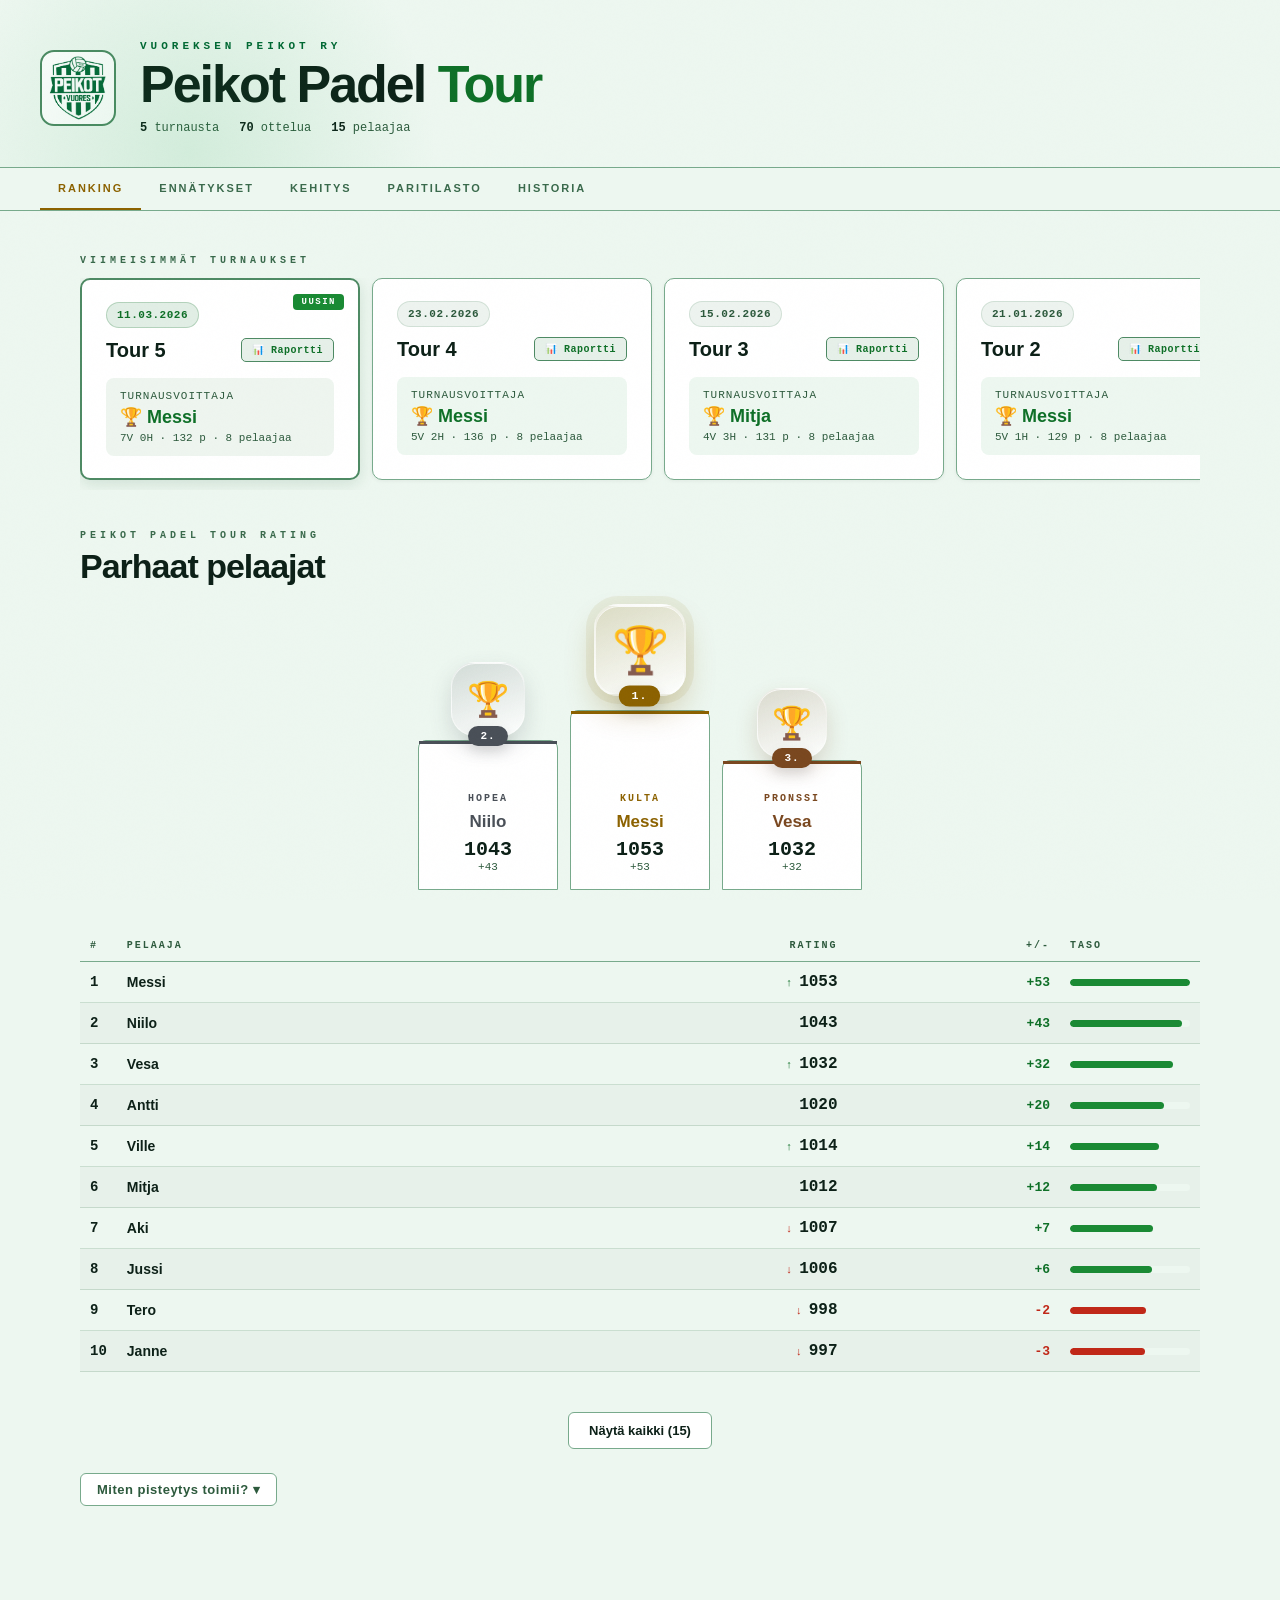
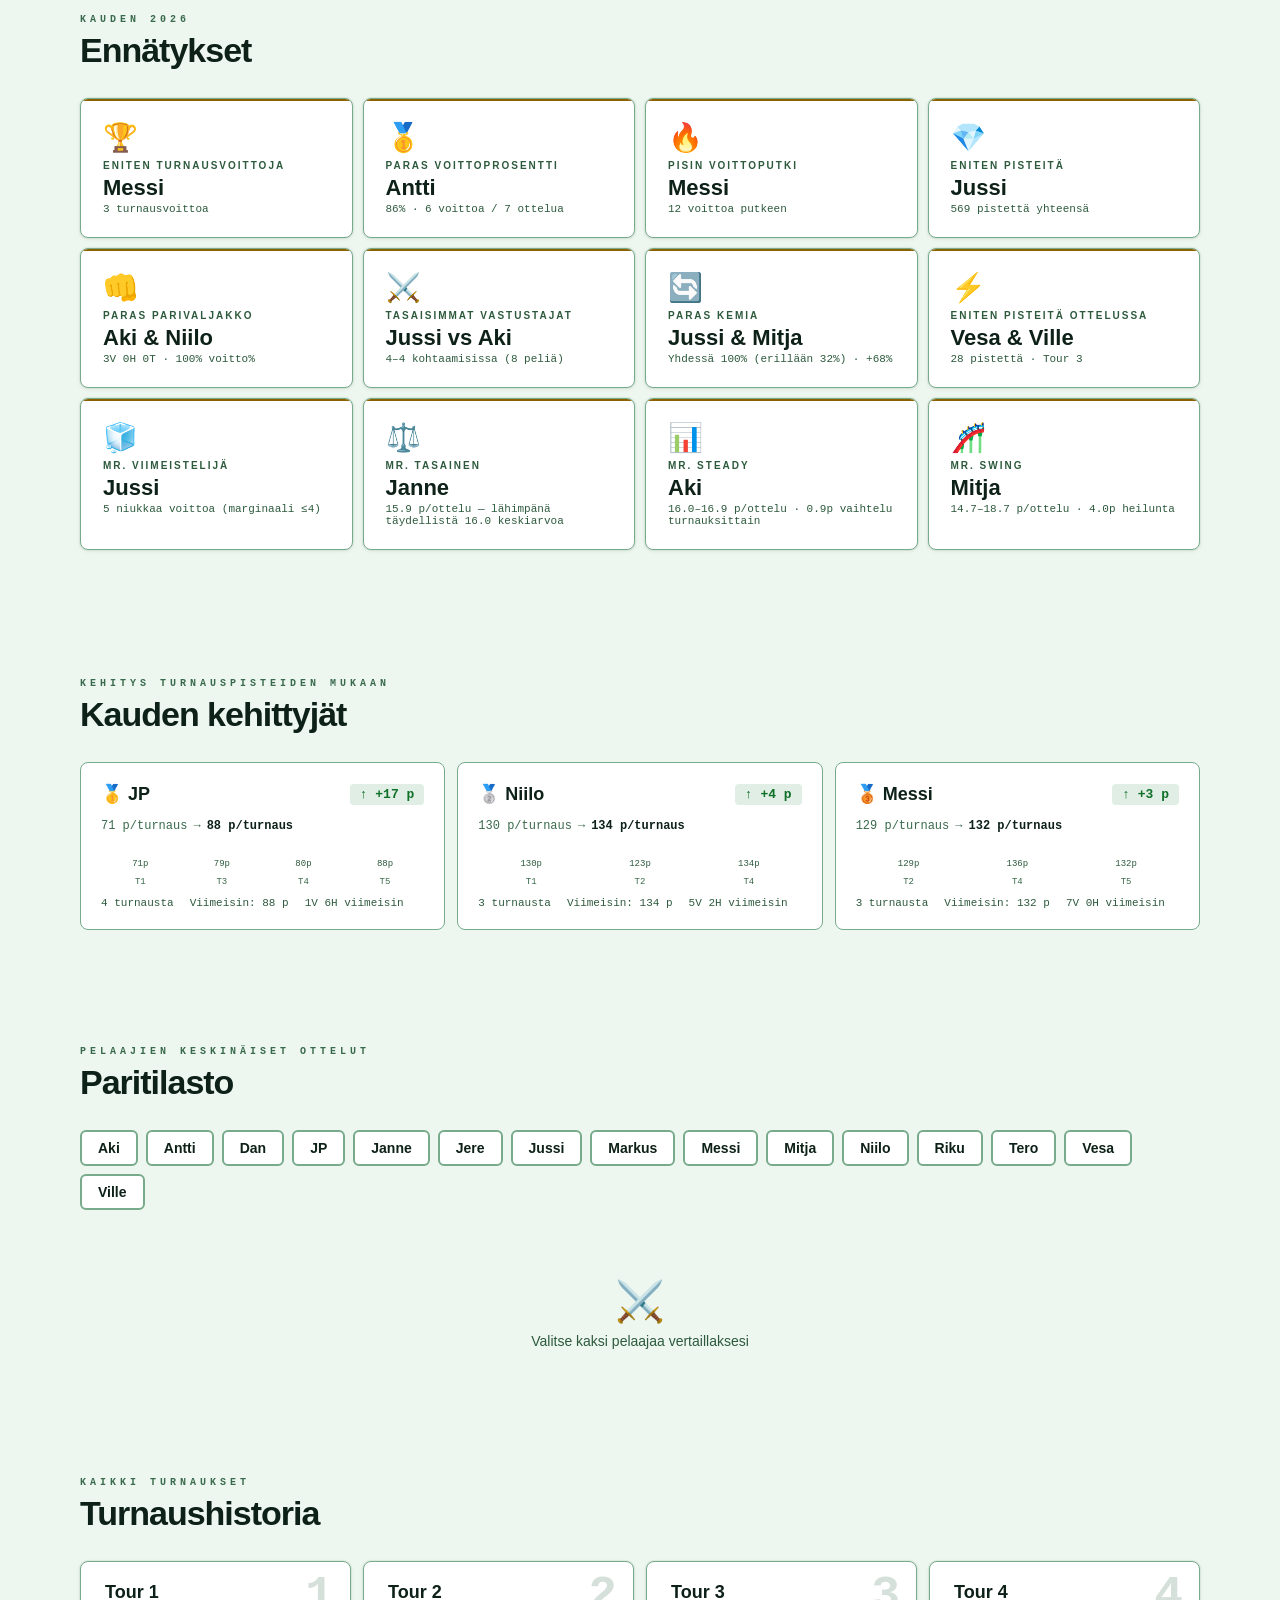
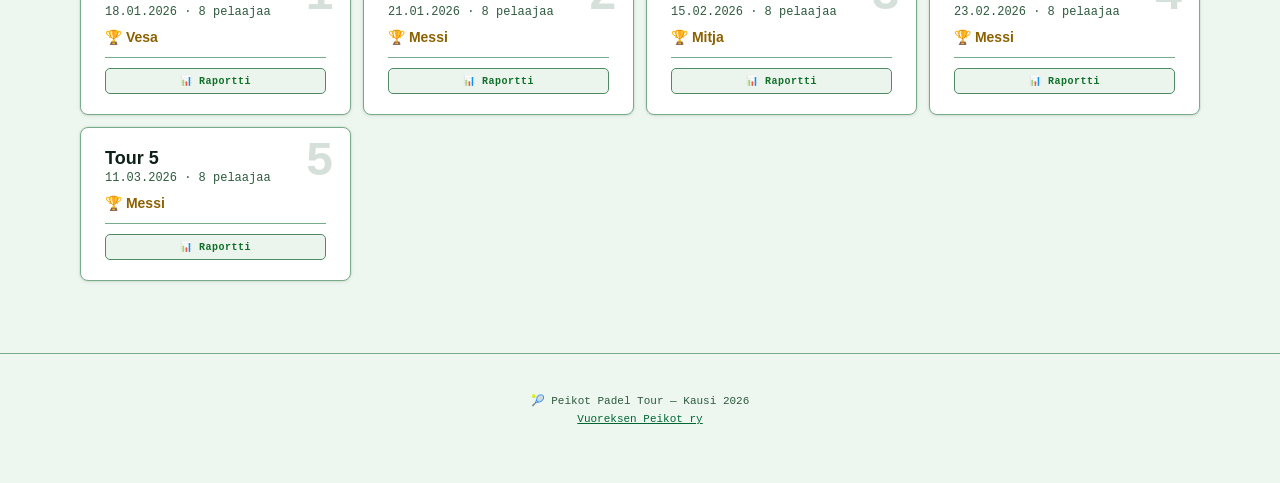
==== index.html @ dafc4184 "Add tournament report overlay with standings, stats and highlights" ====
<!DOCTYPE html>
<html lang="fi">
<head>
<meta charset="UTF-8">
<meta name="viewport" content="width=device-width, initial-scale=1.0">
<meta name="description" content="Peikot Padel Tour 2026 – Vuoreksen Peikot ry:n padel-turnaussarjan tilastot, ranking ja tulokset.">
<meta property="og:title" content="Peikot Padel Tour 2026">
<meta property="og:description" content="Vuoreksen Peikkojen padel-turnaussarjan tilastot, ranking ja tulokset.">
<meta property="og:type" content="website">
<meta name="theme-color" content="#0d2118">
<title>Peikot Padel Tour 2026</title>
<link href="fonts.css" rel="stylesheet">
<style>
:root {
  --bg: #edf7f0;
  --bg2: #e0f0e6;
  --card: #ffffff;
  --card2: #f2faf5;
  --border: #78aa8c;
  --border2: #4e8a64;
  --ink: #0d2118;
  --ink2: #2d5a3d;
  --ink3: #3a6a4c;
  --accent: #8c6200;
  --accent-glow: rgba(140,98,0,0.10);
  --green: #1a8a34;
  --green-bright: #0f7028;
  --red: #c02818;
  --red-dim: rgba(192,40,24,0.10);
  --blue: #1a60b0;
  --gold: #8c6200;
  --silver: #4a5058;
  --bronze: #7a4820;
  --white: #0d2118;
}
*{margin:0;padding:0;box-sizing:border-box}
html{scroll-behavior:smooth}
body{background:var(--bg);color:var(--ink);font-family:'Syne',sans-serif;min-height:100vh;overflow-x:hidden}
body::after{content:'';position:fixed;inset:0;background-image:url("data:image/svg+xml,%3Csvg viewBox='0 0 512 512' xmlns='http://www.w3.org/2000/svg'%3E%3Cfilter id='n'%3E%3CfeTurbulence type='fractalNoise' baseFrequency='0.8' numOctaves='4' stitchTiles='stitch'/%3E%3C/filter%3E%3Crect width='100%25' height='100%25' filter='url(%23n)' opacity='0.03'/%3E%3C/svg%3E");pointer-events:none;z-index:99;opacity:.15}

/* HERO */
.hero{position:relative;padding:40px 40px 32px;overflow:hidden;display:flex;align-items:center;gap:24px;flex-wrap:wrap;border-bottom:1px solid var(--border)}
.hero::before{content:'';position:absolute;top:-100px;left:-60px;width:500px;height:500px;border-radius:50%;background:radial-gradient(circle,rgba(20,160,70,0.12) 0%,transparent 70%);pointer-events:none}
.hero-logo{width:76px;height:76px;border-radius:14px;overflow:hidden;flex-shrink:0;border:2px solid var(--border2);background:var(--card)}
.hero-logo img{width:100%;height:100%;object-fit:cover}
.hero-text{flex:1;min-width:200px}
.hero-eyebrow{font-family:'JetBrains Mono',monospace;font-size:11px;font-weight:600;letter-spacing:4px;text-transform:uppercase;color:#006633;margin-bottom:8px}
.hero-title{font-size:clamp(28px,6vw,52px);font-weight:800;letter-spacing:-2px;line-height:.95}
.hero-title span{color:var(--green-bright)}
.hero-sub{font-family:'JetBrains Mono',monospace;font-size:12px;color:var(--ink2);margin-top:12px;display:flex;gap:20px;flex-wrap:wrap}
.hero-sub b{color:var(--white);font-weight:600}

/* NAV */
.nav{position:sticky;top:0;z-index:100;background:rgba(237,247,240,0.97);backdrop-filter:blur(16px);border-bottom:1px solid var(--border);padding:0 40px;display:flex;gap:0;overflow-x:auto}
.nav a{padding:14px 18px;font-size:11px;font-weight:700;letter-spacing:2px;text-transform:uppercase;color:var(--ink3);text-decoration:none;border-bottom:2px solid transparent;transition:all .15s;white-space:nowrap}
.nav a:hover{color:var(--ink2)}
.nav a.active{color:var(--accent);border-bottom-color:var(--accent)}

section{padding:44px 40px;max-width:1200px;margin:0 auto}
.sec-label{font-family:'JetBrains Mono',monospace;font-size:10px;font-weight:600;letter-spacing:4px;text-transform:uppercase;color:var(--ink3);margin-bottom:6px}
.sec-title{font-size:clamp(22px,4vw,34px);font-weight:800;letter-spacing:-1px;margin-bottom:28px;color:var(--white)}

/* PLAYER CHIPS */
.player-chips{display:flex;flex-wrap:wrap;gap:8px;margin-bottom:28px}
.p-chip{padding:8px 16px;border:2px solid var(--border);background:var(--card);border-radius:6px;font-family:'Syne',sans-serif;font-size:14px;font-weight:700;cursor:pointer;transition:all .15s;color:var(--ink)}
.p-chip:hover{border-color:var(--border2);background:var(--card2)}
.p-chip.active{background:var(--green);border-color:var(--green);color:var(--bg)}
.p-chip.sel1{background:var(--accent);border-color:var(--accent);color:var(--bg)}
.p-chip.sel2{background:var(--blue);border-color:var(--blue);color:#fff}

/* PODIUM */
.podium{display:flex;justify-content:center;align-items:flex-end;gap:12px;margin-bottom:40px;flex-wrap:wrap}
.podium-col{text-align:center}
.podium-top{display:flex;flex-direction:column;align-items:center;margin-bottom:-6px;position:relative;z-index:2;transform:translateY(var(--podium-lift,0))}
.podium-trophy{width:var(--podium-size,78px);height:var(--podium-size,78px);border-radius:24px;display:flex;align-items:center;justify-content:center;font-size:var(--podium-icon-size,38px);border:1px solid rgba(255,255,255,0.45);background:linear-gradient(160deg,var(--podium-soft),rgba(255,255,255,0.9));box-shadow:0 10px 22px var(--podium-glow),inset 0 1px 0 rgba(255,255,255,0.8)}
.podium-col.first .podium-trophy{border-width:2px;box-shadow:0 16px 30px rgba(140,98,0,0.24),0 0 0 8px rgba(140,98,0,0.08),inset 0 1px 0 rgba(255,255,255,0.85)}
.podium-col.first .podium-place{transform:scale(1.06)}
.podium-place{margin-top:-10px;padding:4px 12px;border-radius:999px;background:var(--podium-color);color:#fff;font-family:'JetBrains Mono',monospace;font-size:11px;font-weight:700;letter-spacing:1px;box-shadow:0 6px 14px rgba(0,0,0,0.12)}
.podium-note{font-family:'JetBrains Mono',monospace;font-size:10px;font-weight:700;letter-spacing:2px;text-transform:uppercase;color:var(--podium-color);margin-bottom:8px}
.podium-bar{width:140px;background:var(--card);border:1px solid var(--border);border-radius:8px 8px 0 0;display:flex;flex-direction:column;align-items:center;justify-content:flex-end;padding:20px 12px 16px;position:relative}
.podium-bar::before{content:'';position:absolute;top:0;left:0;right:0;height:3px}
.podium-col:nth-child(1) .podium-bar::before{background:var(--silver)}
.podium-col:nth-child(2) .podium-bar::before{background:var(--gold)}
.podium-col:nth-child(3) .podium-bar::before{background:var(--bronze)}
.podium-rank{font-family:'JetBrains Mono',monospace;font-size:40px;font-weight:700;line-height:1;margin-bottom:4px}
.podium-col:nth-child(1) .podium-rank{color:var(--silver)}
.podium-col:nth-child(2) .podium-rank{color:var(--gold)}
.podium-col:nth-child(3) .podium-rank{color:var(--bronze)}
.podium-name{font-size:17px;font-weight:800;margin-bottom:2px;color:var(--white)}
.podium-stat{font-family:'JetBrains Mono',monospace;font-size:11px;color:var(--ink2)}
.podium-trophies{font-size:16px;margin-top:4px}

/* TABLE */
.lb-table{width:100%;border-collapse:collapse;margin-bottom:40px}
.lb-table th{font-family:'JetBrains Mono',monospace;font-size:10px;font-weight:600;letter-spacing:2px;text-transform:uppercase;color:var(--ink2);text-align:left;padding:10px;border-bottom:1px solid var(--border)}
.lb-table th.r{text-align:right}
.lb-table th.c{text-align:center}
.lb-table td{padding:11px 10px;border-bottom:1px solid rgba(0,80,30,0.15);font-size:14px;vertical-align:middle;color:var(--ink)}
.lb-table tbody tr:nth-child(even){background:rgba(0,0,0,0.025)}
.lb-table td.r{text-align:right;font-family:'JetBrains Mono',monospace;font-size:13px}
.lb-table tr{cursor:pointer;transition:background .1s}
.lb-table tr:hover{background:rgba(0,100,40,0.06)}
.lb-rank{font-family:'JetBrains Mono',monospace;font-size:13px;font-weight:700;color:var(--ink2);width:28px}
.lb-name{font-weight:700;font-size:15px;color:var(--white)}
.lb-bar-cell{width:140px}
.lb-bar-wrap{height:7px;background:var(--bg);border-radius:4px;overflow:hidden;display:flex}
.lb-bar-w{height:100%;background:var(--green);border-radius:4px 0 0 4px}
.lb-bar-t{height:100%;background:var(--ink3)}
.lb-bar-l{height:100%;background:var(--red);border-radius:0 4px 4px 0}
.trophy-cell{font-size:14px;text-align:center}

/* AWARDS */
.awards{display:grid;grid-template-columns:repeat(auto-fill,minmax(250px,1fr));gap:10px;margin-bottom:40px}
.award-card{background:var(--card);border:1px solid var(--border);border-radius:8px;padding:22px;position:relative;overflow:hidden;box-shadow:0 1px 4px rgba(0,0,0,0.08),0 0 0 1px rgba(0,80,30,0.06)}
.award-card::before{content:'';position:absolute;top:0;left:0;right:0;height:2px;background:var(--accent)}
.award-icon{font-size:28px;margin-bottom:6px}
.award-title{font-size:10px;font-weight:700;letter-spacing:2px;text-transform:uppercase;color:var(--ink2);margin-bottom:4px}
.award-value{font-size:22px;font-weight:800;margin-bottom:2px;color:var(--white)}
.award-desc{font-family:'JetBrains Mono',monospace;font-size:11px;color:var(--ink2)}

/* H2H */
.h2h-box{background:var(--card);border:2px solid var(--border2);border-radius:10px;padding:28px;margin-bottom:28px;display:grid;grid-template-columns:1fr auto 1fr;gap:20px;align-items:center}
.h2h-side{text-align:center}
.h2h-name{font-size:26px;font-weight:800;margin-bottom:2px}
.h2h-wins{font-family:'JetBrains Mono',monospace;font-size:44px;font-weight:700;line-height:1;color:var(--green-bright)}
.h2h-sub{font-size:11px;color:var(--ink2);margin-top:2px}
.h2h-center{text-align:center;color:var(--ink)}

/* TOUR CARDS */
.tour-grid{display:grid;grid-template-columns:repeat(auto-fill,minmax(260px,1fr));gap:12px;margin-bottom:28px}
.tour-card{background:var(--card);border:1px solid var(--border);border-radius:8px;padding:20px 24px;cursor:pointer;transition:all .15s;position:relative;overflow:hidden;box-shadow:0 1px 4px rgba(0,0,0,0.08),0 0 0 1px rgba(0,80,30,0.06)}
.tour-card:hover{border-color:var(--accent);transform:translateY(-2px)}
.tour-card .tour-num{font-family:'JetBrains Mono',monospace;font-size:48px;font-weight:700;color:var(--ink3);line-height:1;position:absolute;right:16px;top:10px;opacity:.2}
.tour-card .tour-name{font-size:18px;font-weight:800;margin-bottom:2px;color:var(--white)}
.tour-card .tour-date{font-family:'JetBrains Mono',monospace;font-size:12px;color:var(--ink2);margin-bottom:10px}
.tour-card .tour-winner{font-size:14px;color:var(--ink)}
.tour-card .tour-winner b{color:var(--gold)}

/* PLAYER DETAIL OVERLAY (from v1) */
.detail-overlay{display:none;position:fixed;inset:0;z-index:200;background:rgba(0,0,0,0.75);backdrop-filter:blur(8px);overflow-y:auto;padding:40px 20px}
.detail-overlay.open{display:block}
.detail-panel{max-width:900px;margin:0 auto;background:var(--bg2);border:1px solid var(--border);border-radius:12px;padding:36px 40px;position:relative}
.detail-close{position:absolute;top:16px;right:20px;background:none;border:none;color:var(--ink2);font-size:28px;cursor:pointer;font-family:'Syne',sans-serif}
.detail-close:hover{color:var(--white)}
.detail-name{font-size:36px;font-weight:800;color:var(--white)}
.detail-sub{font-family:'JetBrains Mono',monospace;font-size:13px;color:var(--ink2);margin-bottom:24px}

.d-stats{display:grid;grid-template-columns:repeat(auto-fill,minmax(110px,1fr));gap:8px;margin-bottom:24px}
.d-stat{background:var(--card);border:1px solid var(--border);border-radius:6px;padding:12px;box-shadow:0 1px 3px rgba(0,0,0,0.06)}
.d-stat-label{font-size:9px;letter-spacing:2px;text-transform:uppercase;color:var(--ink2);margin-bottom:2px}
.d-stat-val{font-family:'JetBrains Mono',monospace;font-size:22px;font-weight:700}

.sub-title{font-family:'JetBrains Mono',monospace;font-size:10px;font-weight:600;letter-spacing:3px;text-transform:uppercase;color:var(--ink3);margin-bottom:10px;margin-top:8px;display:flex;align-items:center;gap:12px}
.sub-title::after{content:'';flex:1;height:1px;background:var(--border)}

.placement-row{display:flex;gap:8px;flex-wrap:wrap;margin-bottom:20px}
.placement{background:var(--card);border:1px solid var(--border);border-radius:6px;padding:10px 14px;text-align:center;min-width:80px}
.placement-tour{font-family:'JetBrains Mono',monospace;font-size:10px;color:var(--ink2)}
.placement-rank{font-size:24px;font-weight:800}
.placement-pts{font-family:'JetBrains Mono',monospace;font-size:11px;color:var(--ink2)}

.partner-row{display:flex;align-items:center;gap:10px;padding:7px 0;border-bottom:1px solid rgba(0,80,30,0.15);font-size:14px}
.partner-name{font-weight:700;width:80px;color:var(--white)}
.partner-record{font-family:'JetBrains Mono',monospace;font-size:12px;color:var(--ink2);width:70px}
.partner-bar{flex:1;height:6px;background:var(--bg);border-radius:3px;overflow:hidden}
.partner-bar-fill{height:100%;border-radius:3px}
.partner-pct{font-family:'JetBrains Mono',monospace;font-size:13px;font-weight:600;width:40px;text-align:right}

.badges-row{display:flex;flex-wrap:wrap;gap:8px;margin-bottom:20px}
.badge-chip{display:inline-flex;align-items:center;gap:8px;padding:8px 14px;border-radius:8px;background:var(--card);border:1px solid var(--border)}
.badge-chip-icon{font-size:20px;line-height:1}
.badge-chip-text{display:flex;flex-direction:column;gap:2px}
.badge-chip-label{font-size:12px;font-weight:700;color:var(--white);line-height:1.2}
.badge-chip-desc{font-family:'JetBrains Mono',monospace;font-size:10px;color:var(--ink2)}

/* MATCH ROW */
.match-list{display:flex;flex-direction:column;gap:5px;margin-bottom:28px}
.match-row{background:var(--card);border:1px solid var(--border);border-radius:6px;padding:10px 14px;display:grid;grid-template-columns:70px 1fr auto 1fr 60px;align-items:center;gap:8px;font-size:14px;box-shadow:0 1px 3px rgba(0,0,0,0.06)}
.match-meta{font-family:'JetBrains Mono',monospace;font-size:10px;color:var(--ink2)}
.match-team{font-weight:600;color:var(--ink)}
.match-team.right{text-align:right}
.match-score{font-family:'JetBrains Mono',monospace;font-size:20px;font-weight:700;text-align:center;letter-spacing:1px}
.match-score .w{color:var(--green-bright)}
.match-score .l{color:var(--red)}
.match-score .t{color:var(--ink3)}
.match-badge{text-align:center;font-family:'JetBrains Mono',monospace;font-size:9px;font-weight:700;letter-spacing:1px;padding:3px 6px;border-radius:3px}
.match-badge.W{background:rgba(15,112,40,0.12);color:var(--green-bright)}
.match-badge.L{background:var(--red-dim);color:var(--red)}
.match-badge.T{background:rgba(74,128,96,0.12);color:var(--ink2)}

.match-filter-bar{display:flex;gap:6px;flex-wrap:wrap;margin-bottom:12px}
.match-filter-btn{padding:5px 14px;border:1.5px solid var(--border);background:var(--card);border-radius:5px;font-family:'Syne',sans-serif;font-size:12px;font-weight:700;cursor:pointer;color:var(--ink2);transition:all .15s}
.match-filter-btn:hover{border-color:var(--border2);color:var(--ink)}
.match-filter-btn.active{background:var(--ink);border-color:var(--ink);color:var(--bg)}
.match-filter-btn.active.f-w{background:var(--green);border-color:var(--green);color:var(--bg)}
.match-filter-btn.active.f-l{background:var(--red);border-color:var(--red);color:#fff}
.match-filter-btn.active.f-t{background:var(--silver);border-color:var(--silver);color:#fff}

.empty-state{text-align:center;padding:40px 20px;color:var(--ink2);font-size:14px}
.empty-state .big{font-size:40px;margin-bottom:8px}

footer{text-align:center;padding:40px;border-top:1px solid var(--border);font-family:'JetBrains Mono',monospace;font-size:11px;color:var(--ink2)}
footer a{color:#006633;text-decoration:underline}
footer a:hover{text-decoration:underline}


/* KEHITYS */
.kehitys-grid{display:grid;grid-template-columns:repeat(auto-fill,minmax(340px,1fr));gap:12px;margin-bottom:28px}
.kehitys-card{background:var(--card);border:1px solid var(--border);border-radius:8px;padding:20px;cursor:pointer;transition:all .15s}
.kehitys-card:hover{border-color:var(--border2)}
.kehitys-header{display:flex;justify-content:space-between;align-items:center;margin-bottom:14px}
.kehitys-name{font-size:18px;font-weight:800;color:var(--white)}
.kehitys-badge{font-family:'JetBrains Mono',monospace;font-size:13px;font-weight:700;padding:3px 10px;border-radius:4px}
.kehitys-badge.up{background:rgba(15,112,40,0.12);color:var(--green-bright)}
.kehitys-badge.down{background:var(--red-dim);color:var(--red)}
.kehitys-badge.flat{background:rgba(74,128,96,0.12);color:var(--ink2)}
.kehitys-sparkline{display:flex;align-items:flex-end;gap:3px;height:48px;margin-bottom:10px}
.kehitys-bar{flex:1;border-radius:3px 3px 0 0;min-width:0;position:relative;transition:height .3s}
.kehitys-bar-label{position:absolute;top:-16px;left:50%;transform:translateX(-50%);font-family:'JetBrains Mono',monospace;font-size:9px;color:var(--ink2);white-space:nowrap}
.kehitys-bar-tour{text-align:center;font-family:'JetBrains Mono',monospace;font-size:9px;color:var(--ink3);margin-top:2px}
.kehitys-meta{display:flex;gap:16px;font-family:'JetBrains Mono',monospace;font-size:11px;color:var(--ink2)}
.kehitys-arrow{display:flex;align-items:center;gap:6px;margin-bottom:6px;font-family:'JetBrains Mono',monospace;font-size:12px}
.kehitys-arrow .from{color:var(--ink3)}.kehitys-arrow .to{color:var(--white);font-weight:700}
.kehitys-arrow .arr{color:var(--ink3)}

@keyframes fadeUp{from{opacity:0;transform:translateY(16px)}to{opacity:1;transform:translateY(0)}}
.fade-up{animation:fadeUp .4s ease both}

/* HORIZONTAL SCROLL */
.h-scroll{display:flex;gap:12px;overflow-x:auto;padding-bottom:10px;-webkit-overflow-scrolling:touch}
.h-scroll::-webkit-scrollbar{height:4px}
.h-scroll::-webkit-scrollbar-track{background:var(--bg)}
.h-scroll::-webkit-scrollbar-thumb{background:var(--border);border-radius:2px}
.h-scroll-label{font-family:'JetBrains Mono',monospace;font-size:10px;font-weight:600;letter-spacing:3px;text-transform:uppercase;color:var(--ink3);margin-bottom:10px}

/* SKIP LINK */
.skip-link{position:absolute;top:-100px;left:16px;background:var(--green);color:white;padding:8px 16px;border-radius:0 0 6px 6px;font-size:13px;font-weight:700;z-index:9999;text-decoration:none;transition:top .2s}
.skip-link:focus{top:0}

/* SCROLL-TO-TOP */
.scroll-top{position:fixed;bottom:24px;right:24px;width:44px;height:44px;border-radius:50%;background:var(--green);color:white;border:none;font-size:20px;cursor:pointer;opacity:0;visibility:hidden;transition:all .25s;z-index:150;box-shadow:0 4px 14px rgba(0,0,0,0.2);display:flex;align-items:center;justify-content:center}
.scroll-top.visible{opacity:1;visibility:visible}
.scroll-top:hover{background:var(--green-bright);transform:translateY(-2px)}

/* MOBILE */
@media(max-width:700px){
  .hero,.nav,section,footer{padding-left:16px;padding-right:16px}
  .podium-bar{width:100px;padding:14px 8px 12px}
  .podium-rank{font-size:28px}
  .podium-name{font-size:14px}
  .lb-bar-cell{display:none}
  .detail-panel{padding:24px 20px}
  .detail-name{font-size:28px}
  .match-row{grid-template-columns:1fr auto 1fr !important;gap:6px !important;padding:12px !important}
  .match-row .match-meta{grid-column:1/-1;text-align:center;border-bottom:1px solid rgba(0,80,30,0.1);padding-bottom:6px;margin-bottom:2px}
  .match-row .match-badge{grid-column:1/-1;text-align:center}
  .match-team.right{text-align:right !important}
  .h2h-box{grid-template-columns:1fr auto 1fr !important;gap:12px}
  .h2h-name{font-size:18px}
  .h2h-wins{font-size:32px}
  .kehitys-grid{grid-template-columns:1fr}
}
</style>
</head>
<body>

<a href="#ranking" class="skip-link">Siirry sisältöön</a>

<div class="hero">
  <div class="hero-logo"><img src="logo.png" alt="Peikot" onerror="this.parentElement.innerHTML='🏓'"></div>
  <div class="hero-text">
    <div class="hero-eyebrow">Vuoreksen Peikot ry</div>
    <div class="hero-title">Peikot Padel <span>Tour</span></div>
    <div class="hero-sub" id="heroStats"></div>
  </div>
</div>

<nav class="nav" role="navigation" aria-label="Päänavigaatio">
  <a href="#ranking" data-sec="ranking">Ranking</a>
  <a href="#palkinnot" data-sec="palkinnot">Ennätykset</a>
  <a href="#kehitys" data-sec="kehitys">Kehitys</a>
  <a href="#h2h" data-sec="h2h">Paritilasto</a>
  <a href="#turnaukset" data-sec="turnaukset">Historia</a>
</nav>

<section id="ranking">
  <div id="recentActivity" style="margin-bottom:40px"></div>

  <div>
    <div class="sec-label">Peikot Padel Tour Rating</div>
    <div class="sec-title">Parhaat pelaajat</div>
    <div id="eloContent"></div>
  </div>
</section>

<section id="palkinnot">
  <div class="sec-label">Kauden 2026</div>
  <div class="sec-title">Ennätykset</div>
  <div class="awards" id="awards"></div>
</section>

<section id="kehitys">
  <div class="sec-label">Kehitys turnauspisteiden mukaan</div>
  <div class="sec-title">Kauden kehittyjät</div>
  <div id="kehitysContent"></div>
</section>

<section id="h2h">
  <div class="sec-label">Pelaajien keskinäiset ottelut</div>
  <div class="sec-title">Paritilasto</div>
  <div class="player-chips" id="h2hChips"></div>
  <div id="h2hContent"><div class="empty-state"><div class="big">⚔️</div>Valitse kaksi pelaajaa vertaillaksesi</div></div>
</section>

<section id="turnaukset">
  <div class="sec-label">Kaikki turnaukset</div>
  <div class="sec-title">Turnaushistoria</div>
  <div class="tour-grid" id="tourGrid"></div>
  <div id="tourDetail"></div>
</section>

<!-- PLAYER DETAIL OVERLAY -->
<div class="detail-overlay" id="detailOverlay">
  <div class="detail-panel" id="detailPanel"></div>
</div>

<!-- TOURNAMENT REPORT OVERLAY -->
<div class="detail-overlay" id="reportOverlay">
  <div class="detail-panel" id="reportPanel"></div>
</div>

<button class="scroll-top" id="scrollTop" onclick="window.scrollTo({top:0,behavior:'smooth'})" aria-label="Takaisin ylös">↑</button>

<footer>
  <div style="margin-bottom:6px">&#127934; Peikot Padel Tour &mdash; Kausi 2026</div>
  <div><a href="https://vuoreksenpeikot.yhdistysavain.fi" target="_blank" rel="noopener noreferrer">Vuoreksen Peikot ry</a></div>
</footer>

<script src="data/data.js?v=5"></script>
<script>
// HELPERS
function esc(s){return String(s).replace(/&/g,'&amp;').replace(/</g,'&lt;').replace(/>/g,'&gt;').replace(/"/g,'&quot;')}
function pIn(m,p){return m.a.includes(p)||m.b.includes(p)}
function pTeam(m,p){return m.a.includes(p)?'a':'b'}
function res(m,p){const t=pTeam(m,p);const ms=t==='a'?m.sa:m.sb;const os=t==='a'?m.sb:m.sa;return ms>os?'W':ms<os?'L':'T'}
function myS(m,p){return pTeam(m,p)==='a'?m.sa:m.sb}
function opS(m,p){return pTeam(m,p)==='a'?m.sb:m.sa}
function partner(m,p){const t=pTeam(m,p)==='a'?m.a:m.b;return t.find(x=>x!==p)}
function playerStats(p){const ms=M.filter(m=>pIn(m,p));const w=ms.filter(m=>res(m,p)==='W').length;const l=ms.filter(m=>res(m,p)==='L').length;const t=ms.filter(m=>res(m,p)==='T').length;const pts=ms.reduce((a,m)=>a+myS(m,p),0);const conc=ms.reduce((a,m)=>a+opS(m,p),0);const tours=[...new Set(ms.map(m=>m.t))].length;return{name:p,matches:ms.length,w,l,t,pts,conc,diff:pts-conc,tours,winPct:ms.length?w/ms.length:0}}
function getTourWinner(ti){const tM=M.filter(m=>m.t===ti);const tP=[...new Set(tM.flatMap(m=>[...m.a,...m.b]))];let best={name:'',pts:0};tP.forEach(p=>{const pts=tM.filter(m=>pIn(m,p)).reduce((a,m)=>a+myS(m,p),0);if(pts>best.pts)best={name:p,pts}});return best.name}
function getTourWinsMap(){const map={};TOURS.forEach((_,ti)=>{const w=getTourWinner(ti);map[w]=(map[w]||0)+1});return map}

// HERO
function renderHero(){document.getElementById('heroStats').innerHTML=`<span><b>${TOURS.length}</b> turnausta</span><span><b>${M.length}</b> ottelua</span><span><b>${PLAYERS.length}</b> pelaajaa</span>`}

// RECENT ACTIVITY
function renderRecentActivity(){
  const tourCards=[...TOURS].reverse().map((tour,i)=>{
    const ti=TOURS.length-1-i;const w=getTourWinner(ti);const tM=M.filter(m=>m.t===ti);
    const n=[...new Set(tM.flatMap(m=>[...m.a,...m.b]))].length;
    const wm=tM.filter(m=>pIn(m,w));const wins=wm.filter(m=>res(m,w)==='W').length;const losses=wm.filter(m=>res(m,w)==='L').length;
    const wPts=wm.reduce((a,m)=>a+myS(m,w),0);
    const isLatest=i===0;
    return`<div onclick="showTourDetail(${ti})" style="flex-shrink:0;width:280px;background:var(--card);border:${isLatest?'2px solid var(--border2)':'1px solid var(--border)'};border-radius:10px;padding:22px 24px;cursor:pointer;transition:all .2s;position:relative;overflow:hidden;box-shadow:${isLatest?'0 4px 16px rgba(0,80,30,0.13)':'0 1px 4px rgba(0,0,0,0.06)'}" onmouseover="this.style.transform='translateY(-3px)';this.style.boxShadow='0 8px 24px rgba(0,80,30,0.15)'" onmouseout="this.style.transform='';this.style.boxShadow='${isLatest?'0 4px 16px rgba(0,80,30,0.13)':'0 1px 4px rgba(0,0,0,0.06)'}'">
      ${isLatest?`<div style="position:absolute;top:14px;right:14px;background:var(--green);color:white;font-family:'JetBrains Mono',monospace;font-size:9px;font-weight:700;letter-spacing:1.5px;padding:3px 8px;border-radius:4px">UUSIN</div>`:''}
      <div style="display:inline-flex;align-items:center;gap:6px;font-family:'JetBrains Mono',monospace;font-size:11px;font-weight:700;letter-spacing:.5px;color:${isLatest?'var(--green-bright)':'var(--ink2)'};background:${isLatest?'rgba(15,112,40,0.12)':'rgba(78,138,100,0.10)'};border:1px solid ${isLatest?'rgba(15,112,40,0.22)':'rgba(78,138,100,0.18)'};border-radius:999px;padding:6px 10px;margin-bottom:10px">${tour.date}</div>
      <div style="display:flex;align-items:center;gap:10px;margin-bottom:16px;">
        <div style="font-size:20px;font-weight:800;color:var(--white);line-height:1.1;flex:1">${tour.name}</div>
        <button onclick="event.stopPropagation();openTournamentReport(${ti})" style="flex-shrink:0;font-family:'JetBrains Mono',monospace;font-size:10px;font-weight:700;letter-spacing:.5px;padding:5px 10px;border:1px solid var(--border2);background:rgba(15,112,40,0.10);color:var(--green-bright);border-radius:5px;cursor:pointer;white-space:nowrap;transition:all .15s" onmouseover="this.style.background='rgba(15,112,40,0.20)'" onmouseout="this.style.background='rgba(15,112,40,0.10)'">📊 Raportti</button>
      </div>
      <div style="background:${isLatest?'rgba(15,112,40,0.07)':'var(--bg)'};border-radius:8px;padding:12px 14px;margin-bottom:0">
        <div style="font-size:11px;color:var(--ink2);margin-bottom:4px;font-family:'JetBrains Mono',monospace;text-transform:uppercase;letter-spacing:1px">Turnausvoittaja</div>
        <div style="font-size:18px;font-weight:800;color:var(--green-bright)">🏆 ${w}</div>
        <div style="font-family:'JetBrains Mono',monospace;font-size:11px;color:var(--ink2);margin-top:4px">${wins}V ${losses}H · ${wPts} p · ${n} pelaajaa</div>
      </div>
    </div>`;
  }).join('');
  document.getElementById('recentActivity').innerHTML=`<div class="sec-label" style="margin-bottom:12px">Viimeisimmät turnaukset</div><div class="h-scroll">${tourCards}</div>`;
}

// AWARDS
function renderAwards(){
  const stats=PLAYERS.map(playerStats);const tourWins=getTourWinsMap();
  let mostPts={s:0};M.forEach(m=>{if(m.sa>mostPts.s)mostPts={s:m.sa,team:m.a,tour:m.t};if(m.sb>mostPts.s)mostPts={s:m.sb,team:m.b,tour:m.t}});
  function getStreak(p){const ms=M.filter(m=>pIn(m,p));let max=0,cur=0;ms.forEach(m=>{if(res(m,p)==='W'){cur++;if(cur>max)max=cur}else cur=0});return max}
  let bestStreak={name:'',streak:0};PLAYERS.forEach(p=>{const s=getStreak(p);if(s>bestStreak.streak)bestStreak={name:p,streak:s}});
  const mostTW=Object.entries(tourWins).sort((a,b)=>b[1]-a[1])[0];
  // Best win%
  const bestWinPct=[...stats].sort((a,b)=>b.winPct-a.winPct||b.w-a.w)[0];
  // Best pair (min 2 matches)
  const pairMap={};M.forEach(m=>{const ka=[...m.a].sort().join('|');if(!pairMap[ka])pairMap[ka]={n:[...m.a].sort(),w:0,l:0,t:0};if(m.sa>m.sb)pairMap[ka].w++;else if(m.sa<m.sb)pairMap[ka].l++;else pairMap[ka].t++;const kb=[...m.b].sort().join('|');if(!pairMap[kb])pairMap[kb]={n:[...m.b].sort(),w:0,l:0,t:0};if(m.sb>m.sa)pairMap[kb].w++;else if(m.sb<m.sa)pairMap[kb].l++;else pairMap[kb].t++});
  const bestPair=Object.values(pairMap).map(p=>({...p,tot:p.w+p.l+p.t,pct:p.w/(p.w+p.l+p.t)})).filter(p=>p.tot>=2).sort((a,b)=>b.pct-a.pct||b.w-a.w)[0];
  // Close wins king (margin <=4)
  const closeWins={};M.forEach(m=>{const d=Math.abs(m.sa-m.sb);if(d>0&&d<=4){const ws=m.sa>m.sb?m.a:m.b;ws.forEach(p=>{closeWins[p]=(closeWins[p]||0)+1})}});
  const closeKing=Object.entries(closeWins).sort((a,b)=>b[1]-a[1])[0];
  // Mr. Tasainen (closest avg to 16.0)
  const avgDiffs=stats.map(s=>({name:s.name,avg:s.pts/s.matches,dist:Math.abs(s.pts/s.matches-16)})).sort((a,b)=>a.dist-b.dist)[0];
  const mostPtsTotal=[...stats].sort((a,b)=>b.pts-a.pts)[0];
  // Tasaisin riivaliteetti (pari jotka kohtaavat vastakkain tasaisesti)
  const rivalries={};M.forEach(m=>{const pair=[...new Set([m.a[0],m.a[1],m.b[0],m.b[1]])];for(let i=0;i<pair.length;i++){for(let j=i+1;j<pair.length;j++){const a=pair[i],b=pair[j];if((m.a.includes(a)&&m.b.includes(b))||(m.b.includes(a)&&m.a.includes(b))){const k=[a,b].sort().join('|');if(!rivalries[k])rivalries[k]={a,b,aWins:0,bWins:0};if((m.a.includes(a)&&m.b.includes(b)&&m.sa>m.sb)||(m.b.includes(a)&&m.a.includes(b)&&m.sb>m.sa))rivalries[k].aWins++;else if((m.a.includes(a)&&m.b.includes(b)&&m.sa<m.sb)||(m.b.includes(a)&&m.a.includes(b)&&m.sb<m.sa))rivalries[k].bWins++}}}});
  const balancedRivalries=Object.values(rivalries).filter(r=>r.aWins+r.bWins>=2).map(r=>({...r,diff:Math.abs(r.aWins-r.bWins),total:r.aWins+r.bWins})).sort((a,b)=>a.diff-b.diff||b.total-a.total)[0];

  // Liima-pelaajat (parantavat toisiaan eniten)
  const chemistryMap={};PLAYERS.forEach(p1=>{PLAYERS.forEach(p2=>{if(p1<p2){const together=M.filter(m=>(m.a.includes(p1)&&m.a.includes(p2))||(m.b.includes(p1)&&m.b.includes(p2)));if(together.length>=2){const p1Solo=M.filter(m=>pIn(m,p1)&&!together.includes(m));const p2Solo=M.filter(m=>pIn(m,p2)&&!together.includes(m));const togetherWinPct=together.filter(m=>res(m,p1)==='W').length/together.length;const p1SoloWinPct=p1Solo.length?p1Solo.filter(m=>res(m,p1)==='W').length/p1Solo.length:0;const p2SoloWinPct=p2Solo.length?p2Solo.filter(m=>res(m,p2)==='W').length/p2Solo.length:0;const avgSolo=(p1SoloWinPct+p2SoloWinPct)/2;const boost=togetherWinPct-avgSolo;const k=[p1,p2].sort().join('|');chemistryMap[k]={p1,p2,togetherWinPct,avgSolo,boost,games:together.length}}}});});
  const bestChemistry=Object.values(chemistryMap).sort((a,b)=>b.boost-a.boost)[0];
  // Mr. Swing — pelaaja jolla suurin heilunta turnauksesta toiseen
  const swings={};PLAYERS.forEach(p=>{const tourData=TOURS.map((t,ti)=>{const tM=M.filter(m=>m.t===ti&&pIn(m,p));return{tour:ti,avg:tM.length?tM.reduce((a,m)=>a+myS(m,p),0)/tM.length:0}}).filter(t=>t.avg>0);if(tourData.length>=2){const avgs=tourData.map(t=>t.avg);const maxAvg=Math.max(...avgs);const minAvg=Math.min(...avgs);swings[p]={max:maxAvg,min:minAvg,swing:maxAvg-minAvg}}});
  const mrSwing=Object.entries(swings).sort((a,b)=>b[1].swing-a[1].swing)[0];
  const mrSteady=Object.entries(swings).sort((a,b)=>a[1].swing-b[1].swing)[0];
  const awards=[];
  if(mostTW) awards.push({icon:'🏆',title:'Eniten turnausvoittoja',value:mostTW[0],desc:`${mostTW[1]} turnausvoittoa`});
  if(bestWinPct) awards.push({icon:'🥇',title:'Paras voittoprosentti',value:bestWinPct.name,desc:`${Math.round(bestWinPct.winPct*100)}% · ${bestWinPct.w} voittoa / ${bestWinPct.matches} ottelua`});
  if(bestStreak.name) awards.push({icon:'🔥',title:'Pisin voittoputki',value:bestStreak.name,desc:`${bestStreak.streak} voittoa putkeen`});
  if(mostPtsTotal) awards.push({icon:'💎',title:'Eniten pisteitä',value:mostPtsTotal.name,desc:`${mostPtsTotal.pts} pistettä yhteensä`});
  if(bestPair) awards.push({icon:'👊',title:'Paras parivaljakko',value:bestPair.n.join(' & '),desc:`${bestPair.w}V ${bestPair.l}H ${bestPair.t}T · ${Math.round(bestPair.pct*100)}% voitto%`});
  if(balancedRivalries) awards.push({icon:'⚔️',title:'Tasaisimmat vastustajat',value:`${balancedRivalries.a} vs ${balancedRivalries.b}`,desc:`${balancedRivalries.aWins}–${balancedRivalries.bWins} kohtaamisissa (${balancedRivalries.total} peliä)`});
  if(bestChemistry) awards.push({icon:'🔄',title:'Paras kemia',value:`${bestChemistry.p1} & ${bestChemistry.p2}`,desc:`Yhdessä ${Math.round(bestChemistry.togetherWinPct*100)}% (erillään ${Math.round(bestChemistry.avgSolo*100)}%) · +${Math.round(bestChemistry.boost*100)}%`});
  if(mostPts.s>0) awards.push({icon:'⚡',title:'Eniten pisteitä ottelussa',value:mostPts.team.join(' & '),desc:`${mostPts.s} pistettä · ${TOURS[mostPts.tour].name}`});
  if(closeKing) awards.push({icon:'🧊',title:'Mr. Viimeistelijä',value:closeKing[0],desc:`${closeKing[1]} niukkaa voittoa (marginaali ≤4)`});
  if(avgDiffs) awards.push({icon:'⚖️',title:'Mr. Tasainen',value:avgDiffs.name,desc:`${avgDiffs.avg.toFixed(1)} p/ottelu — lähimpänä täydellistä 16.0 keskiarvoa`});
  if(mrSteady) awards.push({icon:'📊',title:'Mr. Steady',value:mrSteady[0],desc:`${mrSteady[1].min.toFixed(1)}–${mrSteady[1].max.toFixed(1)} p/ottelu · ${mrSteady[1].swing.toFixed(1)}p vaihtelu turnauksittain`});
  if(mrSwing) awards.push({icon:'🎢',title:'Mr. Swing',value:mrSwing[0],desc:`${mrSwing[1].min.toFixed(1)}–${mrSwing[1].max.toFixed(1)} p/ottelu · ${mrSwing[1].swing.toFixed(1)}p heilunta`});
  document.getElementById('awards').innerHTML=awards.map(a=>`<div class="award-card"><div class="award-icon">${a.icon}</div><div class="award-title">${a.title}</div><div class="award-value">${a.value}</div><div class="award-desc">${a.desc}</div></div>`).join('');
}

// H2H
let h2hSel=[null,null];
function buildH2HChips(){document.getElementById('h2hChips').innerHTML=PLAYERS.map(p=>`<button class="p-chip" data-p="${esc(p)}" onclick="selectH2H(this.dataset.p)">${esc(p)}</button>`).join('')}
function selectH2H(p){
  if(h2hSel[0]===p){h2hSel[0]=null}else if(h2hSel[1]===p){h2hSel[1]=null}else if(!h2hSel[0]){h2hSel[0]=p}else if(!h2hSel[1]){h2hSel[1]=p}else{h2hSel=[p,null]}
  document.querySelectorAll('#h2hChips .p-chip').forEach(b=>{b.classList.remove('sel1','sel2');if(h2hSel[0]===b.dataset.p)b.classList.add('sel1');if(h2hSel[1]===b.dataset.p)b.classList.add('sel2')});
  if(h2hSel[0]&&h2hSel[1])renderH2H(h2hSel[0],h2hSel[1]);else document.getElementById('h2hContent').innerHTML=`<div class="empty-state"><div class="big">⚔️</div>Valitse kaksi pelaajaa</div>`;
}
function renderH2H(p1,p2){
  const together=M.filter(m=>(m.a.includes(p1)&&m.a.includes(p2))||(m.b.includes(p1)&&m.b.includes(p2)));
  const against=M.filter(m=>(m.a.includes(p1)&&m.b.includes(p2))||(m.a.includes(p2)&&m.b.includes(p1)));
  const p1w=against.filter(m=>res(m,p1)==='W').length;const p2w=against.filter(m=>res(m,p2)==='W').length;const ties=against.filter(m=>res(m,p1)==='T').length;
  const togW=together.filter(m=>res(m,p1)==='W').length;const togL=together.length-togW-together.filter(m=>res(m,p1)==='T').length;const togT=together.filter(m=>res(m,p1)==='T').length;
  function mc(m,hl){const s1c=m.sa>m.sb?'w':m.sa<m.sb?'l':'t';const s2c=m.sb>m.sa?'w':m.sb<m.sa?'l':'t';function hn(n){if(n===hl[0])return`<span style="color:var(--accent)">${n}</span>`;if(n===hl[1])return`<span style="color:var(--blue)">${n}</span>`;return n}return`<div class="match-row"><div class="match-meta">${TOURS[m.t].name}<br>Erä ${m.r}</div><div class="match-team">${m.a.map(hn).join(' & ')}</div><div class="match-score"><span class="${s1c}">${m.sa}</span><span style="color:var(--ink3);font-size:13px"> – </span><span class="${s2c}">${m.sb}</span></div><div class="match-team right">${m.b.map(hn).join(' & ')}</div><div></div></div>`}
  document.getElementById('h2hContent').innerHTML=`<div class="h2h-box fade-up"><div class="h2h-side"><div class="h2h-name" style="color:var(--accent)">${p1}</div><div class="h2h-wins">${p1w}</div><div class="h2h-sub">voittoa vastakkain</div></div><div class="h2h-center"><div style="font-size:12px;color:var(--ink2);margin-bottom:2px">VASTAKKAIN</div><div style="font-size:18px;font-weight:700">${against.length} ottelua</div><div style="font-size:12px;color:var(--ink2);margin-top:2px">${ties} tasapeli${ties!==1?'a':''}</div><div style="margin-top:16px;font-size:12px;color:var(--ink2)">YHDESSÄ</div><div style="font-size:22px;font-weight:700">${together.length} ottelua</div><div style="font-size:12px;color:var(--green-bright)">${togW}V ${togL}H${togT?' '+togT+'T':''}</div></div><div class="h2h-side"><div class="h2h-name" style="color:var(--blue)">${p2}</div><div class="h2h-wins">${p2w}</div><div class="h2h-sub">voittoa vastakkain</div></div></div>
  ${against.length?`<div class="sub-title">Vastakkain (${against.length})</div><div class="match-list">${against.map(m=>mc(m,[p1,p2])).join('')}</div>`:''}
  ${together.length?`<div class="sub-title">Samassa joukkueessa (${together.length})</div><div class="match-list">${together.map(m=>mc(m,[p1,p2])).join('')}</div>`:''}
  ${!against.length&&!together.length?'<div class="empty-state">Ei yhteisiä otteluita</div>':''}`;
}

// TOURNAMENTS
function renderTournaments(){
  document.getElementById('tourGrid').innerHTML=TOURS.map((tour,ti)=>{const w=getTourWinner(ti);const tM=M.filter(m=>m.t===ti);const n=[...new Set(tM.flatMap(m=>[...m.a,...m.b]))].length;return`<div class="tour-card" onclick="showTourDetail(${ti})"><div class="tour-num">${tour.id}</div><div class="tour-name">${tour.name}</div><div class="tour-date">${tour.date} · ${n} pelaajaa</div><div class="tour-winner">🏆 <b>${w}</b></div><div style="margin-top:12px;border-top:1px solid var(--border);padding-top:10px"><button onclick="event.stopPropagation();openTournamentReport(${ti})" style="font-family:'JetBrains Mono',monospace;font-size:10px;font-weight:700;letter-spacing:.5px;padding:6px 12px;border:1px solid var(--border2);background:rgba(15,112,40,0.08);color:var(--green-bright);border-radius:5px;cursor:pointer;width:100%;transition:all .15s" onmouseover="this.style.background='rgba(15,112,40,0.18)'" onmouseout="this.style.background='rgba(15,112,40,0.08)'">📊 Raportti</button></div></div>`}).join('');
}
function showTourDetail(ti){
  const tM=M.filter(m=>m.t===ti);const tour=TOURS[ti];const tP=[...new Set(tM.flatMap(m=>[...m.a,...m.b]))];
  const standings=tP.map(p=>{const ms=tM.filter(m=>pIn(m,p));const pts=ms.reduce((a,m)=>a+myS(m,p),0);const conc=ms.reduce((a,m)=>a+opS(m,p),0);const w=ms.filter(m=>res(m,p)==='W').length;const l=ms.filter(m=>res(m,p)==='L').length;const t=ms.filter(m=>res(m,p)==='T').length;return{name:p,pts,conc,diff:pts-conc,w,l,t}}).sort((a,b)=>b.pts-a.pts);
  const rounds=[...new Set(tM.map(m=>m.r))].sort((a,b)=>a-b);
  const waText=encodeURIComponent(tour.name+' \u2013 '+tour.date+'\n\n'+standings.map((s,i)=>`${i+1}. ${s.name}  ${s.pts}p  (${s.w}V ${s.l}H)`).join('\n')+'\n\nvuoreksenpeikot.github.io');
  const waBtn=`<a href="https://wa.me/?text=${waText}" target="_blank" rel="noopener noreferrer" style="display:inline-flex;align-items:center;gap:8px;padding:9px 18px;background:#25D366;color:#fff;border-radius:6px;font-family:'Syne',sans-serif;font-size:13px;font-weight:700;text-decoration:none;transition:opacity .15s" onmouseover="this.style.opacity='.85'" onmouseout="this.style.opacity='1'"><svg width="18" height="18" viewBox="0 0 24 24" fill="white"><path d="M17.472 14.382c-.297-.149-1.758-.867-2.03-.967-.273-.099-.471-.148-.67.15-.197.297-.767.966-.94 1.164-.173.199-.347.223-.644.075-.297-.15-1.255-.463-2.39-1.475-.883-.788-1.48-1.761-1.653-2.059-.173-.297-.018-.458.13-.606.134-.133.298-.347.446-.52.149-.174.198-.298.298-.497.099-.198.05-.371-.025-.52-.075-.149-.669-1.612-.916-2.207-.242-.579-.487-.5-.669-.51-.173-.008-.371-.01-.57-.01-.198 0-.52.074-.792.372-.272.297-1.04 1.016-1.04 2.479 0 1.462 1.065 2.875 1.213 3.074.149.198 2.096 3.2 5.077 4.487.709.306 1.262.489 1.694.625.712.227 1.36.195 1.871.118.571-.085 1.758-.719 2.006-1.413.248-.694.248-1.289.173-1.413-.074-.124-.272-.198-.57-.347z"/><path d="M12 0C5.373 0 0 5.373 0 12c0 2.117.553 4.103 1.515 5.83L0 24l6.335-1.485A11.945 11.945 0 0 0 12 24c6.627 0 12-5.373 12-12S18.627 0 12 0zm0 21.818a9.818 9.818 0 0 1-5.006-1.371l-.36-.214-3.724.872.939-3.618-.235-.372A9.818 9.818 0 1 1 12 21.818z"/></svg>Jaa WhatsAppissa</a>`;
  let html=`<div style="background:var(--card);border:1px solid var(--border);border-radius:8px;padding:24px;margin-top:20px;margin-bottom:20px"><div style="display:flex;justify-content:space-between;align-items:center;flex-wrap:wrap;gap:12px;margin-bottom:16px"><div><div style="font-size:22px;font-weight:800;color:var(--white)">${tour.name}</div><div style="font-family:'JetBrains Mono',monospace;font-size:12px;color:var(--ink2)">${tour.date}</div></div>${waBtn}</div><table class="lb-table"><thead><tr><th>#</th><th>Pelaaja</th><th class="r">V</th><th class="r">H</th><th class="r">T</th><th class="r">P+</th><th class="r">P-</th><th class="r">+/-</th></tr></thead><tbody>${standings.map((s,i)=>`<tr data-player="${esc(s.name)}" onclick="openPlayer(this.dataset.player)"><td class="lb-rank">${i+1}</td><td class="lb-name">${i===0?'🏆 ':''}${esc(s.name)}</td><td class="r" style="color:var(--green-bright)">${s.w}</td><td class="r" style="color:var(--red)">${s.l}</td><td class="r" style="color:var(--ink3)">${s.t}</td><td class="r">${s.pts}</td><td class="r">${s.conc}</td><td class="r" style="color:${s.diff>0?'var(--green-bright)':s.diff<0?'var(--red)':'var(--ink3)'}">${s.diff>0?'+':''}${s.diff}</td></tr>`).join('')}</tbody></table></div>`;
  rounds.forEach(r=>{const rm=tM.filter(m=>m.r===r);html+=`<div class="sub-title" style="margin-bottom:6px">Erä ${r}</div><div class="match-list">`;rm.forEach(m=>{const s1c=m.sa>m.sb?'w':m.sa<m.sb?'l':'t';const s2c=m.sb>m.sa?'w':m.sb<m.sa?'l':'t';html+=`<div class="match-row"><div class="match-meta">Erä ${m.r}</div><div class="match-team">${m.a.join(' & ')}</div><div class="match-score"><span class="${s1c}">${m.sa}</span><span style="color:var(--ink3);font-size:13px"> – </span><span class="${s2c}">${m.sb}</span></div><div class="match-team right">${m.b.join(' & ')}</div><div></div></div>`});html+=`</div>`});
  document.getElementById('tourDetail').innerHTML=html;document.getElementById('tourDetail').scrollIntoView({behavior:'smooth',block:'start'});
}

// PLAYER DETAIL OVERLAY
function openPlayer(name){
  const ms=M.filter(m=>pIn(m,name));const s=playerStats(name);const tourWins=getTourWinsMap();const tw=tourWins[name]||0;
  const placements=TOURS.map((tour,ti)=>{const tM=M.filter(m=>m.t===ti);if(!tM.some(m=>pIn(m,name)))return null;const tP=[...new Set(tM.flatMap(m=>[...m.a,...m.b]))];const standings=tP.map(pp=>{const pts=tM.filter(m=>pIn(m,pp)).reduce((a,m)=>a+myS(m,pp),0);return{name:pp,pts}}).sort((a,b)=>b.pts-a.pts);const rank=standings.findIndex(x=>x.name===name)+1;return{tour:tour.name,rank,pts:standings.find(x=>x.name===name).pts}}).filter(Boolean);
  const partnerMap={};ms.forEach(m=>{const pa=partner(m,name);if(!partnerMap[pa])partnerMap[pa]={w:0,l:0,t:0};const r=res(m,name);partnerMap[pa][r.toLowerCase()]++});
  const partnerList=Object.entries(partnerMap).sort((a,b)=>{const pa=a[1].w/(a[1].w+a[1].l+a[1].t),pb=b[1].w/(b[1].w+b[1].l+b[1].t);return pb-pa});
  const opponentMap={};ms.forEach(m=>{const oppTeam=pTeam(m,name)==='a'?m.b:m.a;oppTeam.forEach(opp=>{if(!opponentMap[opp])opponentMap[opp]={w:0,l:0,t:0};const r=res(m,name);opponentMap[opp][r.toLowerCase()]++})});
  const opponentList=Object.entries(opponentMap).sort((a,b)=>{const pa=a[1].w/(a[1].w+a[1].l+a[1].t),pb=b[1].w/(b[1].w+b[1].l+b[1].t);return pb-pa});
  const badges=[];
  let maxStreak=0,curStr=0;ms.forEach(m=>{if(res(m,name)==='W'){curStr++;if(curStr>maxStreak)maxStreak=curStr}else curStr=0});
  if(maxStreak>=5)badges.push({icon:'🔥',label:`Voittoputki ${maxStreak}`,desc:`${maxStreak} voittoa putkeen`});
  let perfectCount=0;TOURS.forEach((_,ti)=>{const tM=ms.filter(m=>m.t===ti);if(tM.length>=3&&tM.every(m=>res(m,name)==='W'))perfectCount++});
  if(perfectCount>0)badges.push({icon:'🎯',label:'Täydellinen turnaus',desc:`${perfectCount}\u00d7 kaikki voitot turnauksessa`});
  let giantKills=0;ms.forEach(m=>{if(res(m,name)!=='W')return;const oppT=pTeam(m,name)==='a'?m.b:m.a;const myT=pTeam(m,name)==='a'?m.a:m.b;const oppAvg=oppT.reduce((s,p)=>s+(ELO_RATINGS[p]||1000),0)/oppT.length;const myAvg=myT.reduce((s,p)=>s+(ELO_RATINGS[p]||1000),0)/myT.length;if(oppAvg-myAvg>50)giantKills++});
  if(giantKills>0)badges.push({icon:'💪',label:'Giant Killer',desc:`Kaatanut ${giantKills}\u00d7 selvästi vahvemman vastustajan`});
  if(s.tours===TOURS.length&&TOURS.length>=3)badges.push({icon:'🛡️',label:'Iron Man',desc:`Mukana kaikissa ${TOURS.length} turnauksessa`});

  // Elo-kehityskaavio
  const eloHist=ELO_HISTORY[name]||[];
  const chartData=[{elo:1000,label:'Alku'}].concat(eloHist.map(h=>({elo:h.elo,label:`T${h.ti+1}`})));
  let eloSvg='';
  if(chartData.length>=3){
    const W=480,H=140,PL=38,PR=12,PT=24,PB=20;
    const cW=W-PL-PR,cH=H-PT-PB;
    const elos=chartData.map(d=>d.elo);
    const spread=Math.max(...elos)-Math.min(...elos);
    const pad=Math.max(25,Math.round(spread*0.22)||30);
    const minE=Math.min(...elos)-pad,maxE=Math.max(...elos)+pad;
    const range=maxE-minE;
    const n=chartData.length;
    const toX=i=>PL+(n===1?cW/2:i*cW/(n-1));
    const toY=v=>PT+(1-(v-minE)/range)*cH;
    const baseY=toY(1000);
    const pts=chartData.map((d,i)=>`${toX(i).toFixed(1)},${toY(d.elo).toFixed(1)}`).join(' ');
    const fillPts=pts+` ${toX(n-1).toFixed(1)},${baseY.toFixed(1)} ${toX(0).toFixed(1)},${baseY.toFixed(1)}`;
    const els=chartData.map((d,i)=>{const x=toX(i).toFixed(1),y=toY(d.elo).toFixed(1);const col=d.elo>1000?'#1a8a34':d.elo<1000?'#c02818':'#4a5058';const ly=(parseFloat(y)-10<PT+4?parseFloat(y)+14:parseFloat(y)-8).toFixed(1);return`<circle cx="${x}" cy="${y}" r="4" fill="${col}" stroke="white" stroke-width="1.5"/><text x="${x}" y="${ly}" text-anchor="middle" font-family="JetBrains Mono,monospace" font-size="9" fill="${col}" font-weight="700">${d.elo}</text><text x="${x}" y="${H-3}" text-anchor="middle" font-family="JetBrains Mono,monospace" font-size="9" fill="#3a6a4c">${d.label}</text>`;}).join('');
    eloSvg=`<div style="background:var(--card);border:1px solid var(--border);border-radius:6px;padding:14px 8px 6px;margin-bottom:20px"><div style="font-size:9px;font-weight:700;letter-spacing:2px;text-transform:uppercase;color:var(--ink2);margin-bottom:6px;padding-left:4px">RATING-KEHITYS</div><svg viewBox="0 0 ${W} ${H}" width="100%" style="display:block;overflow:visible">${baseY>=PT&&baseY<=H-PB?`<line x1="${PL}" y1="${baseY.toFixed(1)}" x2="${W-PR}" y2="${baseY.toFixed(1)}" stroke="#78aa8c" stroke-width="1" stroke-dasharray="4,3"/>`:''}<polygon points="${fillPts}" fill="rgba(26,138,52,0.08)"/><polyline points="${pts}" fill="none" stroke="#1a8a34" stroke-width="2" stroke-linejoin="round" stroke-linecap="round"/>${els}</svg></div>`;
  }

  document.getElementById('detailPanel').innerHTML=`
    <button class="detail-close" onclick="closePlayer()">✕</button>
    <div class="detail-name">${name}</div>
    <div class="detail-sub">${s.tours} turnausta · ${s.matches} ottelua${tw?' · 🏆 ×'+tw:''}</div>
    ${badges.length?`<div class="badges-row">${badges.map(b=>`<div class="badge-chip"><div class="badge-chip-icon">${b.icon}</div><div class="badge-chip-text"><div class="badge-chip-label">${b.label}</div><div class="badge-chip-desc">${b.desc}</div></div></div>`).join('')}</div>`:''}
    <div class="d-stats">
      <div class="d-stat"><div class="d-stat-label">Voitot</div><div class="d-stat-val" style="color:var(--green-bright)">${s.w}</div></div>
      <div class="d-stat"><div class="d-stat-label">Tappiot</div><div class="d-stat-val" style="color:var(--red)">${s.l}</div></div>
      <div class="d-stat"><div class="d-stat-label">Tasapelit</div><div class="d-stat-val" style="color:var(--ink3)">${s.t}</div></div>
      <div class="d-stat"><div class="d-stat-label">Voitto%</div><div class="d-stat-val" style="color:var(--green-bright)">${Math.round(s.winPct*100)}%</div></div>
      <div class="d-stat"><div class="d-stat-label">Pisteet</div><div class="d-stat-val">${s.pts}</div></div>
      <div class="d-stat"><div class="d-stat-label">Päästetty</div><div class="d-stat-val">${s.conc}</div></div>
      <div class="d-stat"><div class="d-stat-label">+/-</div><div class="d-stat-val" style="color:${s.diff>0?'var(--green-bright)':s.diff<0?'var(--red)':'var(--ink3)'}">${s.diff>0?'+':''}${s.diff}</div></div>
      <div class="d-stat"><div class="d-stat-label">Avg/ottelu</div><div class="d-stat-val">${(s.pts/s.matches).toFixed(1)}</div></div>
      <div class="d-stat"><div class="d-stat-label">PPT Rating</div><div class="d-stat-val" style="color:${ELO_RATINGS[name]>=1000?'var(--green-bright)':'var(--red)'}">${ELO_RATINGS[name]}</div></div>
    </div>
    ${eloSvg}
    <div class="sub-title">Turnaussijoitukset</div>
    <div class="placement-row">${placements.map(pl=>`<div class="placement"><div class="placement-tour">${pl.tour}</div><div class="placement-rank" style="color:${pl.rank===1?'var(--gold)':pl.rank===2?'var(--silver)':pl.rank===3?'var(--bronze)':'var(--ink)'}">${pl.rank===1?'🏆 ':''}${pl.rank}.</div><div class="placement-pts">${pl.pts} p</div></div>`).join('')}</div>
    <div class="sub-title">Paritilastot</div>
    <div style="background:var(--card);border:1px solid var(--border);border-radius:6px;padding:14px;margin-bottom:20px">${partnerList.map(([pn,ps])=>{const tot=ps.w+ps.l+ps.t;const pct=Math.round(ps.w/tot*100);return`<div class="partner-row"><div class="partner-name">${pn}</div><div class="partner-record">${ps.w}V ${ps.l}H${ps.t?' '+ps.t+'T':''}</div><div class="partner-bar"><div class="partner-bar-fill" style="width:${pct}%;background:${pct>=50?'var(--green)':'var(--red)'}"></div></div><div class="partner-pct" style="color:${pct>=50?'var(--green-bright)':'var(--red)'}">${pct}%</div></div>`}).join('')}</div>
    <div class="sub-title">Vastustajatilastot</div>
    <div style="background:var(--card);border:1px solid var(--border);border-radius:6px;padding:14px;margin-bottom:20px">${opponentList.map(([on,os])=>{const tot=os.w+os.l+os.t;const wPct=tot>0?Math.round(os.w/tot*100):0;const lPct=tot>0?Math.round(os.l/tot*100):0;const tPct=100-wPct-lPct;return`<div class="partner-row"><div class="partner-name">${on}</div><div class="partner-record">${os.w}V ${os.l}H${os.t?' '+os.t+'T':''}</div><div class="partner-bar" style="display:flex">${wPct>0?`<div style="height:100%;width:${wPct}%;background:var(--green)"></div>`:''}${tPct>0?`<div style="height:100%;width:${tPct}%;background:var(--silver)"></div>`:''}${lPct>0?`<div style="height:100%;width:${lPct}%;background:var(--red)"></div>`:''}${wPct===0&&lPct===0?`<div style="height:100%;width:100%;background:var(--silver)"></div>`:''}</div><div style="font-family:'JetBrains Mono',monospace;font-size:11px;font-weight:600;display:flex;gap:5px;white-space:nowrap;width:70px;justify-content:flex-end"><span style="color:var(--green-bright)">${wPct}%</span>${lPct>0?`<span style="color:var(--ink3)">·</span><span style="color:var(--red)">${lPct}%</span>`:''}</div></div>`}).join('')}</div>
    <div class="sub-title">Ottelut</div>
    <div class="match-filter-bar"><button class="match-filter-btn active" onclick="filterPlayerMatches('all',this)">Kaikki (${ms.length})</button><button class="match-filter-btn f-w" onclick="filterPlayerMatches('W',this)">Voitot (${ms.filter(m=>res(m,name)==='W').length})</button><button class="match-filter-btn f-l" onclick="filterPlayerMatches('L',this)">Tappiot (${ms.filter(m=>res(m,name)==='L').length})</button>${ms.some(m=>res(m,name)==='T')?`<button class="match-filter-btn f-t" onclick="filterPlayerMatches('T',this)">Tasapelit (${ms.filter(m=>res(m,name)==='T').length})</button>`:''}</div>
    <div id="detailMatchList" class="match-list">${ms.map(m=>{const r=res(m,name);const myTeam=pTeam(m,name)==='a'?m.a:m.b;const oppTeam=pTeam(m,name)==='a'?m.b:m.a;const mySc=myS(m,name),opSc=opS(m,name);const s1c=mySc>opSc?'w':mySc<opSc?'l':'t';const s2c=opSc>mySc?'w':opSc<mySc?'l':'t';return`<div class="match-row" data-result="${r}"><div class="match-meta">${TOURS[m.t].name}<br>Erä ${m.r}</div><div class="match-team">${myTeam.join(' & ')}</div><div class="match-score"><span class="${s1c}">${mySc}</span><span style="color:var(--ink3);font-size:13px"> – </span><span class="${s2c}">${opSc}</span></div><div class="match-team right">${oppTeam.join(' & ')}</div><div class="match-badge ${r}">${r==='W'?'VOITTO':r==='L'?'TAPPIO':'TASA'}</div></div>`}).join('')}</div>`;
  document.getElementById('detailOverlay').classList.add('open');
  document.body.style.overflow='hidden';
}
function filterPlayerMatches(filter,btn){
  document.querySelectorAll('.match-filter-btn').forEach(b=>b.classList.remove('active'));
  btn.classList.add('active');
  document.querySelectorAll('#detailMatchList .match-row').forEach(row=>{
    row.style.display=(filter==='all'||row.dataset.result===filter)?'':'none';
  });
}
function closePlayer(){document.getElementById('detailOverlay').classList.remove('open');document.body.style.overflow=''}
document.getElementById('detailOverlay').addEventListener('click',e=>{if(e.target===e.currentTarget)closePlayer()});
function closeReport(){document.getElementById('reportOverlay').classList.remove('open');document.body.style.overflow=''}
document.getElementById('reportOverlay').addEventListener('click',e=>{if(e.target===e.currentTarget)closeReport()});
document.addEventListener('keydown',e=>{if(e.key==='Escape'){closePlayer();closeReport()}});

// TOURNAMENT REPORT
function openTournamentReport(ti){
  const tour=TOURS[ti];
  const tM=M.filter(m=>m.t===ti);
  const tP=[...new Set(tM.flatMap(m=>[...m.a,...m.b]))];

  // standings
  const standings=tP.map(p=>{
    const ms=tM.filter(m=>pIn(m,p));
    const pts=ms.reduce((a,m)=>a+myS(m,p),0);
    const conc=ms.reduce((a,m)=>a+opS(m,p),0);
    const w=ms.filter(m=>res(m,p)==='W').length;
    const l=ms.filter(m=>res(m,p)==='L').length;
    const t=ms.filter(m=>res(m,p)==='T').length;
    return{name:p,pts,conc,diff:pts-conc,w,l,t,matches:ms.length};
  }).sort((a,b)=>b.pts-a.pts);

  // tiukin ottelu
  // suurin voitto
  const bigM=tM.reduce((best,m)=>{const d=Math.abs(m.sa-m.sb);return d>best.d?{m,d}:best},{m:null,d:-1}).m;
  // paras parivaljakko – voittanut pari suurimmalla marginaalilla
  const bestPairM=tM.filter(m=>m.sa!==m.sb).reduce((best,m)=>{
    const d=Math.abs(m.sa-m.sb);
    if(d>best.d)return{m,d,pair:m.sa>m.sb?m.a:m.b};
    return best;
  },{m:null,d:-1,pair:null});
  // tasaisin (lähinnä 16 per ottelu)
  const steadiest=standings.map(s=>({name:s.name,avg:s.pts/s.matches,dist:Math.abs(s.pts/s.matches-16)})).sort((a,b)=>a.dist-b.dist)[0];
  // comeback – sijoitusparannus puolivälierästä loppuun
  const rounds=[...new Set(tM.map(m=>m.r))].sort((a,b)=>a-b);
  const midR=rounds[Math.floor((rounds.length-1)/2)];
  const standingsMid=tP.map(p=>{
    const ms=tM.filter(m=>m.r<=midR&&pIn(m,p));
    if(!ms.length)return null;
    const pts=ms.reduce((a,m)=>a+myS(m,p),0);
    return{name:p,pts};
  }).filter(Boolean).sort((a,b)=>b.pts-a.pts);
  const comebackPlayer=tP.map(p=>{
    const midRank=standingsMid.findIndex(x=>x.name===p)+1;
    const finalRank=standings.findIndex(x=>x.name===p)+1;
    if(!midRank||!finalRank)return null;
    return{name:p,midRank,finalRank,gain:midRank-finalRank};
  }).filter(Boolean).sort((a,b)=>b.gain-a.gain)[0];
  // ELO-muutokset tässä turnauksessa
  const eloBeforeMap={};
  const eloAfterMap={};
  tP.forEach(p=>{
    eloBeforeMap[p]=(ti>0?(ELO_HISTORY[p]||[]).find(h=>h.ti===ti-1)?.elo:undefined)??1000;
    eloAfterMap[p]=(ELO_HISTORY[p]||[]).find(h=>h.ti===ti)?.elo??ELO_RATINGS[p]??1000;
  });
  const eloDeltas=tP.map(p=>({name:p,delta:eloAfterMap[p]-eloBeforeMap[p],before:eloBeforeMap[p],after:eloAfterMap[p]})).sort((a,b)=>b.delta-a.delta);
  const eloWinner=eloDeltas[0];
  const eloLoser=eloDeltas[eloDeltas.length-1];
  // yllätysvoitto – heikompi tiimi (ELO ennen turnausta) voitti, suurin ratingero
  const upsetM=tM.filter(m=>m.sa!==m.sb).map(m=>{
    const eloA=m.a.reduce((s,p)=>s+(eloBeforeMap[p]??1000),0)/m.a.length;
    const eloB=m.b.reduce((s,p)=>s+(eloBeforeMap[p]??1000),0)/m.b.length;
    const aWon=m.sa>m.sb;
    const winnerElo=aWon?eloA:eloB;
    const loserElo=aWon?eloB:eloA;
    const gap=loserElo-winnerElo; // positiivinen = heikompi voitti
    return{m,gap,winnerElo,loserElo,winner:aWon?m.a:m.b,loser:aWon?m.b:m.a};
  }).filter(x=>x.gap>0).sort((a,b)=>b.gap-a.gap)[0]||null;

  // Giant Killer – pelaaja joka voitti suurimmalla ELO-tappiolla yksittäisessä ottelussa
  const giantKiller=tP.map(p=>{
    const wins=tM.filter(m=>m.sa!==m.sb&&pIn(m,p)&&res(m,p)==='W');
    if(!wins.length)return null;
    const best=wins.map(m=>{
      const myTeam=pTeam(m,p)==='a'?m.a:m.b;
      const oppTeam=pTeam(m,p)==='a'?m.b:m.a;
      const myElo=myTeam.reduce((s,x)=>s+(eloBeforeMap[x]??1000),0)/myTeam.length;
      const oppElo=oppTeam.reduce((s,x)=>s+(eloBeforeMap[x]??1000),0)/oppTeam.length;
      return{m,gap:oppElo-myElo,myElo,oppElo};
    }).sort((a,b)=>b.gap-a.gap)[0];
    return{name:p,...best};
  }).filter(x=>x&&x.gap>0).sort((a,b)=>b.gap-a.gap)[0]||null;

  // Ennuste vs. tulos – kuka ylitti/alitti ELO-odotuksensa eniten
  const expectedVsActual=tP.map(p=>{
    const ms=tM.filter(m=>pIn(m,p));
    if(!ms.length)return null;
    let expW=0;
    ms.forEach(m=>{
      const myTeam=pTeam(m,p)==='a'?m.a:m.b;
      const oppTeam=pTeam(m,p)==='a'?m.b:m.a;
      const myElo=myTeam.reduce((s,x)=>s+(eloBeforeMap[x]??1000),0)/myTeam.length;
      const oppElo=oppTeam.reduce((s,x)=>s+(eloBeforeMap[x]??1000),0)/oppTeam.length;
      expW+=1/(1+Math.pow(10,(oppElo-myElo)/400));
    });
    const actW=ms.filter(m=>res(m,p)==='W').length;
    return{name:p,actW,expW,diff:actW-expW,matches:ms.length};
  }).filter(Boolean).sort((a,b)=>b.diff-a.diff);
  const overPerformer=expectedVsActual.length&&expectedVsActual[0].diff>0.3?expectedVsActual[0]:null;
  const underPerformer=expectedVsActual.length&&expectedVsActual[expectedVsActual.length-1].diff<-0.3?expectedVsActual[expectedVsActual.length-1]:null;

  // historiset vertailut (vain aiempiin turnauksiin, ti>0)
  const hasHistory=ti>0;
  let personalBests=[];
  let outlierUp=null,outlierDown=null;
  let allTimeRecords={};
  if(hasHistory){
    // henk. ennätykset – vain aiemmista turnauksista (tii < ti)
    tP.forEach(p=>{
      const prevPts=TOURS.slice(0,ti).map((_,tii)=>{
        const ms=M.filter(m=>m.t===tii&&pIn(m,p));
        if(!ms.length)return null;
        return ms.reduce((a,m)=>a+myS(m,p),0);
      }).filter(x=>x!==null);
      if(!prevPts.length)return;
      const thisPts=standings.find(x=>x.name===p)?.pts||0;
      if(thisPts>Math.max(...prevPts))personalBests.push({name:p,pts:thisPts,prev:Math.max(...prevPts)});
    });
    // yllätykset – poikkeama omasta aiempien turnausten keskiarvosta
    const diffs=tP.map(p=>{
      const prevMs=M.filter(m=>m.t<ti&&pIn(m,p));
      if(prevMs.length<2)return null;
      const prevAvg=prevMs.reduce((a,m)=>a+myS(m,p),0)/prevMs.length;
      const thisPts=standings.find(x=>x.name===p)?.pts||0;
      const thisMs=tM.filter(m=>pIn(m,p));
      if(!thisMs.length)return null;
      const thisAvg=thisPts/thisMs.length;
      return{name:p,thisAvg,prevAvg,diff:thisAvg-prevAvg};
    }).filter(Boolean).sort((a,b)=>b.diff-a.diff);
    if(diffs.length)outlierUp=diffs[0];
    if(diffs.length>1)outlierDown=diffs[diffs.length-1];
    // turnausennätykset – vain aiemmissa turnauksissa (tii < ti)
    const prevM=M.filter(m=>m.t<ti);
    const prevBigMargins=prevM.map(m=>Math.abs(m.sa-m.sb));
    const thisBig=bigM?Math.abs(bigM.sa-bigM.sb):0;
    allTimeRecords.biggestEver=prevBigMargins.length&&thisBig>Math.max(...prevBigMargins);
    const prevTourTotals=TOURS.slice(0,ti).map((_,tii)=>M.filter(m=>m.t===tii).reduce((s,m)=>s+m.sa+m.sb,0));
    const thisTotal=tM.reduce((s,m)=>s+m.sa+m.sb,0);
    allTimeRecords.highestScoring=prevTourTotals.length>0&&thisTotal>Math.max(...prevTourTotals);
  }

  // renderöi HTML
  const rankMedal=i=>i===0?'🥇':i===1?'🥈':i===2?'🥉':''
  const standingsHtml=standings.map((s,i)=>{
    const diffStr=s.diff>0?'+'+s.diff:s.diff;
    const diffCol=s.diff>0?'var(--green-bright)':s.diff<0?'var(--red)':'var(--ink3)';
    return`<tr><td style="font-weight:700;font-family:'JetBrains Mono',monospace">${i+1}${rankMedal(i)}</td><td style="font-weight:700">${esc(s.name)}</td><td style="text-align:right;font-family:'JetBrains Mono',monospace;color:var(--green-bright)">${s.w}</td><td style="text-align:right;font-family:'JetBrains Mono',monospace;color:var(--red)">${s.l}</td><td style="text-align:right;font-family:'JetBrains Mono',monospace">${s.pts}</td><td style="text-align:right;font-family:'JetBrains Mono',monospace;color:${diffCol}">${diffStr}</td></tr>`;
  }).join('');

  const matchRow=m=>{
    const d=m.sa-m.sb;
    const win=d>0?m.a:d<0?m.b:null;
    return`<div style="display:flex;align-items:center;gap:10px;padding:8px 0;border-bottom:1px solid var(--border)"><div style="flex:1;font-weight:700">${m.a.join(' & ')}</div><div style="font-family:'JetBrains Mono',monospace;font-size:16px;font-weight:700;white-space:nowrap"><span style="color:${m.sa>=m.sb?'var(--green-bright)':'var(--red)'}">${m.sa}</span> – <span style="color:${m.sb>=m.sa?'var(--green-bright)':'var(--red)'}">${m.sb}</span></div><div style="flex:1;text-align:right;font-weight:700">${m.b.join(' & ')}</div></div>`;
  };

  const rCard=(icon,title,body)=>
    `<div style="background:var(--card);border:1px solid var(--border);border-radius:8px;padding:18px 20px;box-shadow:0 1px 4px rgba(0,0,0,0.07)"><div style="font-size:10px;font-weight:700;letter-spacing:2px;text-transform:uppercase;color:var(--ink3);margin-bottom:6px">${icon} ${title}</div>${body}</div>`;

  let historySection='';
  if(hasHistory){
    let histCards='';
    if(personalBests.length){
      const names=personalBests.map(x=>`<b>${esc(x.name)}</b> (${x.pts} p, ennen max ${x.prev} p)`).join(', ');
      histCards+=rCard('🌟','Henkilökohtaiset ennätykset',`<div style="font-size:14px;color:var(--ink)">${names}</div>`);
    }
    if(outlierUp&&outlierUp.diff>0.5){
      histCards+=rCard('📈','Paras yllätys',`<div style="font-size:15px;font-weight:800">${esc(outlierUp.name)}</div><div style="font-family:'JetBrains Mono',monospace;font-size:12px;color:var(--green-bright)">+${outlierUp.diff.toFixed(1)} p/ottelu yli oman keskiarvon (tänään ${outlierUp.thisAvg.toFixed(1)}, norm. ${outlierUp.prevAvg.toFixed(1)})</div>`);
    }
    if(outlierDown&&outlierDown.diff<-0.5){
      histCards+=rCard('📉','Pahin pettymys',`<div style="font-size:15px;font-weight:800">${esc(outlierDown.name)}</div><div style="font-family:'JetBrains Mono',monospace;font-size:12px;color:var(--red)">${outlierDown.diff.toFixed(1)} p/ottelu alle oman keskiarvon (tänään ${outlierDown.thisAvg.toFixed(1)}, norm. ${outlierDown.prevAvg.toFixed(1)})</div>`);
    }
    const flags=[];
    if(allTimeRecords.highestScoring)flags.push('🔝 Kaikkien aikojen pisteisin turnaus!');
    if(allTimeRecords.biggestEver)flags.push('💥 Kaikkien aikojen suurin voittomarginaali!');
    if(flags.length)histCards+=rCard('🎰','Turnausennätykset',`<div style="display:flex;flex-direction:column;gap:6px">${flags.map(f=>`<div style="font-size:14px;font-weight:700;color:var(--accent)">${f}</div>`).join('')}</div>`);
    if(histCards)historySection=`<div class="sub-title" style="margin-top:24px">Historiavertailu</div><div style="display:grid;grid-template-columns:repeat(auto-fill,minmax(240px,1fr));gap:12px">${histCards}</div>`;
  }

  document.getElementById('reportPanel').innerHTML=`
    <button class="detail-close" onclick="closeReport()">✕</button>
    <div class="detail-name">${esc(tour.name)}</div>
    <div class="detail-sub">${tour.date} · ${tP.length} pelaajaa · ${tM.length} ottelua</div>
    <div class="sub-title">Sijoitukset</div>
    <table class="lb-table" style="margin-bottom:20px"><thead><tr><th>#</th><th>Pelaaja</th><th class="r">V</th><th class="r">H</th><th class="r">P+</th><th class="r">+/-</th></tr></thead><tbody>${standingsHtml}</tbody></table>
    <div class="sub-title">Ottelutilastot</div>
    <div style="display:grid;grid-template-columns:repeat(auto-fill,minmax(240px,1fr));gap:12px;margin-bottom:4px">
      ${bigM?rCard('💥','Suurin voitto',matchRow(bigM)+`<div style="font-family:'JetBrains Mono',monospace;font-size:11px;color:var(--ink2);margin-top:6px">Marginaali: ${Math.abs(bigM.sa-bigM.sb)} pistettä</div>`):''}
      ${steadiest?rCard('⚖️','Tasaisin pelaaja',`<div style="font-size:15px;font-weight:800">${esc(steadiest.name)}</div><div style="font-family:'JetBrains Mono',monospace;font-size:12px;color:var(--ink2)">${steadiest.avg.toFixed(1)} p/ottelu — ${Math.abs(steadiest.avg-16).toFixed(1)} poikkeama 16:sta</div>`):''}
      ${comebackPlayer&&comebackPlayer.gain>0?rCard('📈','Comeback',`<div style="font-size:15px;font-weight:800">${esc(comebackPlayer.name)}</div><div style="font-family:'JetBrains Mono',monospace;font-size:12px;color:var(--green-bright)">Sija ${comebackPlayer.midRank} → ${comebackPlayer.finalRank} (+${comebackPlayer.gain} sijaa)</div>`):''}
      ${eloWinner&&eloWinner.delta>0?rCard('📈','Eniten ratingia voitti',`<div style="font-size:15px;font-weight:800">${esc(eloWinner.name)}</div><div style="font-family:'JetBrains Mono',monospace;font-size:12px;color:var(--green-bright)">+${eloWinner.delta} pistettä (${eloWinner.before} → ${eloWinner.after})</div>`):''}
      ${eloLoser&&eloLoser.delta<0?rCard('📉','Eniten ratingia menetti',`<div style="font-size:15px;font-weight:800">${esc(eloLoser.name)}</div><div style="font-family:'JetBrains Mono',monospace;font-size:12px;color:var(--red)">${eloLoser.delta} pistettä (${eloLoser.before} → ${eloLoser.after})</div>`):''}
      ${upsetM?rCard('🎯','Yllätysvoitto',`<div style="font-size:15px;font-weight:800">${upsetM.winner.map(esc).join(' & ')}</div>`+matchRow(upsetM.m)+`<div style="font-family:'JetBrains Mono',monospace;font-size:11px;color:var(--ink2);margin-top:6px">Voitti +${Math.round(upsetM.gap)} ratingpisteen edeltä (${Math.round(upsetM.winnerElo)} vs ${Math.round(upsetM.loserElo)})</div>`):''}
    </div>
    ${historySection}
  `;
  document.getElementById('reportOverlay').classList.add('open');
  document.body.style.overflow='hidden';
}

// NAV
document.querySelectorAll('.nav a').forEach(a=>{a.addEventListener('click',()=>{document.querySelectorAll('.nav a').forEach(x=>x.classList.remove('active'));a.classList.add('active')})});
const observer=new IntersectionObserver(entries=>{entries.forEach(e=>{if(e.isIntersecting)document.querySelectorAll('.nav a').forEach(a=>{a.classList.toggle('active',a.getAttribute('data-sec')===e.target.id)})})},{threshold:0.2});
['ranking','palkinnot','kehitys','h2h','turnaukset'].forEach(id=>observer.observe(document.getElementById(id)));

// KEHITYS
function renderKehitys(){
  const pData=PLAYERS.map(p=>{
    const tourIds=[...new Set(M.filter(m=>pIn(m,p)).map(m=>m.t))].sort();
    if(tourIds.length<2)return null;
    const perTour=tourIds.map(ti=>{
      const ms=M.filter(m=>m.t===ti&&pIn(m,p));
      const w=ms.filter(m=>res(m,p)==='W').length;
      const pts=ms.reduce((a,m)=>a+myS(m,p),0);
      const tP=[...new Set(M.filter(m=>m.t===ti).flatMap(m=>[...m.a,...m.b]))];
      const standings=tP.map(pp=>({name:pp,pts:M.filter(m=>m.t===ti&&pIn(m,pp)).reduce((a,m)=>a+myS(m,pp),0)})).sort((a,b)=>b.pts-a.pts);
      const rank=standings.findIndex(x=>x.name===p)+1;
      return{tour:ti,w,l:ms.length-w-ms.filter(m=>res(m,p)==='T').length,matches:ms.length,pts,winPct:w/ms.length,rank,avg:pts/ms.length};
    });
    const first=perTour[0],last=perTour[perTour.length-1];
    const winPctDiff=last.winPct-first.winPct;
    const avgDiff=last.avg-first.avg;
    // Lineaarinen regressio avg/ottelu — oikea kehitystrendin mittari eri kokoisissa turnauksissa
    const _n=perTour.length,_xm=(_n-1)/2,_ym=perTour.reduce((a,t)=>a+t.avg,0)/_n;
    const _den=perTour.reduce((s,_,i)=>s+(i-_xm)**2,0);
    const trend=_den>0?perTour.reduce((s,t,i)=>s+(i-_xm)*(t.avg-_ym),0)/_den:0;
    return{name:p,tourIds,perTour,winPctDiff,avgDiff,trend,firstWinPct:first.winPct,lastWinPct:last.winPct,firstRank:first.rank,lastRank:last.rank};
  }).filter(x=>x&&x.tourIds.length>=3).sort((a,b)=>b.trend-a.trend||b.avgDiff-a.avgDiff);

  const medals=['🥇','🥈','🥉'];

  let html='<div class="kehitys-grid">';
  pData.slice(0,3).forEach((pd,idx)=>{
    const firstPts=pd.perTour[0].pts,lastPts=pd.perTour[pd.perTour.length-1].pts;
    const ptsChange=lastPts-firstPts;
    const dir=ptsChange>2?'up':ptsChange<-2?'down':'flat';
    const diffLabel=(ptsChange>0?'+':'')+ptsChange+' p';
    const maxPts=Math.max(...pd.perTour.map(t=>t.pts));
    html+=`<div class="kehitys-card" data-player="${esc(pd.name)}" onclick="openPlayer(this.dataset.player)">
      <div class="kehitys-header">
        <div class="kehitys-name">${medals[idx]} ${esc(pd.name)}</div>
        <div class="kehitys-badge ${dir}">${dir==='up'?'↑':dir==='down'?'↓':'→'} ${diffLabel}</div>
      </div>
      <div class="kehitys-arrow">
        <span class="from">${firstPts} p/turnaus</span>
        <span class="arr">→</span>
        <span class="to">${lastPts} p/turnaus</span>
      </div>
      <div class="kehitys-sparkline">
        ${pd.perTour.map(t=>{
          const h=maxPts>0?Math.round((t.pts/maxPts)*44):0;
          const col=t.winPct>=0.5?'var(--green)':'var(--red)';
          return`<div style="flex:1;display:flex;flex-direction:column;align-items:center">
            <div class="kehitys-bar" style="height:${Math.max(h,4)}px;background:${col};width:100%">
              <div class="kehitys-bar-label">${t.pts}p</div>
            </div>
            <div class="kehitys-bar-tour">T${t.tour+1}</div>
          </div>`;
        }).join('')}
      </div>
      <div class="kehitys-meta">
        <span>${pd.tourIds.length} turnausta</span>
        <span>Viimeisin: ${lastPts} p</span>
        <span>${pd.perTour[pd.perTour.length-1].w}V ${pd.perTour[pd.perTour.length-1].l}H viimeisin</span>
      </div>
    </div>`;
  });
  html+='</div>';

  document.getElementById('kehitysContent').innerHTML=html;
}

// ELO
let eloShowAll=false;
function renderElo(){
  const sorted=PLAYERS.map(p=>({name:p,elo:ELO_RATINGS[p],diff:ELO_RATINGS[p]-1000,trend:ELO_RATINGS[p]-(ELO_PREV_RATINGS[p]||1000),matches:M.filter(m=>pIn(m,p)).length})).sort((a,b)=>b.elo-a.elo);
  const tourWins=getTourWinsMap();
  const maxElo=Math.max(...sorted.map(s=>s.elo));
  const minElo=Math.min(...sorted.map(s=>s.elo));
  const display=eloShowAll?sorted:sorted.slice(0,10);

  const top=sorted.slice(0,3);
  const podiumOrder=top.length>=3?[top[1],top[0],top[2]]:top;
  const podiumMeta=[
    {height:150,color:'var(--silver)',soft:'rgba(74,80,88,0.16)',glow:'rgba(74,80,88,0.18)',place:'2.',label:'Hopea',className:'second',size:'74px',iconSize:'34px',lift:'0px'},
    {height:180,color:'var(--gold)',soft:'rgba(140,98,0,0.18)',glow:'rgba(140,98,0,0.20)',place:'1.',label:'Kulta',className:'first',size:'92px',iconSize:'46px',lift:'-10px'},
    {height:130,color:'var(--bronze)',soft:'rgba(122,72,32,0.16)',glow:'rgba(122,72,32,0.18)',place:'3.',label:'Pronssi',className:'third',size:'70px',iconSize:'32px',lift:'2px'}
  ];
  const podiumHtml=`<div class="podium">${podiumOrder.map((s,vi)=>{const pm=podiumMeta[vi];return`<div class="podium-col ${pm.className}" style="--podium-color:${pm.color};--podium-soft:${pm.soft};--podium-glow:${pm.glow};--podium-size:${pm.size};--podium-icon-size:${pm.iconSize};--podium-lift:${pm.lift}"><div class="podium-top"><div class="podium-trophy">🏆</div><div class="podium-place">${pm.place}</div></div><div class="podium-bar" style="height:${pm.height}px"><div class="podium-note">${pm.label}</div><div class="podium-name" data-player="${esc(s.name)}" onclick="openPlayer(this.dataset.player)" style="cursor:pointer;color:var(--podium-color)">${esc(s.name)}</div><div style="font-family:'JetBrains Mono',monospace;font-size:20px;font-weight:700;margin-top:4px;color:var(--white)">${s.elo}</div><div class="podium-stat">${s.diff>0?'+':''}${s.diff}</div></div></div>`;}).join('')}</div>`;

  const tableHtml=`<table class="lb-table"><thead><tr><th>#</th><th>Pelaaja</th><th class="r">Rating</th><th class="r">+/-</th><th class="lb-bar-cell">Taso</th></tr></thead><tbody>${display.map((s,i)=>{const barW=maxElo>minElo?((s.elo-minElo)/(maxElo-minElo)*100).toFixed(1):50;const diffStr=(s.diff>0?'+':'')+s.diff;const diffCol=s.diff>0?'var(--green-bright)':s.diff<0?'var(--red)':'var(--ink3)';const trendArrow=s.trend>0?`<span style="font-size:11px;font-weight:700;color:var(--green-bright)">↑</span>`:s.trend<0?`<span style="font-size:11px;font-weight:700;color:var(--red)">↓</span>`:`<span style="font-size:11px;visibility:hidden">↑</span>`;return`<tr data-player="${esc(s.name)}" onclick="openPlayer(this.dataset.player)"><td class="lb-rank">${i+1}</td><td class="lb-name">${esc(s.name)}</td><td class="r" style="font-family:'JetBrains Mono',monospace;font-size:16px;font-weight:700;white-space:nowrap"><span style="display:inline-block;width:14px;text-align:center;margin-right:3px">${trendArrow}</span>${s.elo}</td><td class="r" style="color:${diffCol};font-weight:600">${diffStr}</td><td class="lb-bar-cell"><div class="lb-bar-wrap"><div style="height:100%;width:${barW}%;background:${s.diff>=0?'var(--green)':'var(--red)'};border-radius:4px"></div></div></td></tr>`;}).join('')}</tbody></table>${sorted.length>10?`<div style="text-align:center;margin-top:20px"><button onclick="eloShowAll=!eloShowAll;renderElo()" style="font-family:'Syne',sans-serif;font-size:13px;font-weight:700;padding:10px 20px;border:1px solid var(--border);background:var(--card);color:var(--ink);border-radius:6px;cursor:pointer;transition:all .15s" onmouseover="this.style.borderColor='var(--border2)';this.style.background='var(--card2)'" onmouseout="this.style.borderColor='var(--border)';this.style.background='var(--card)'">${eloShowAll?'Piilota':'Näytä kaikki'} (${sorted.length})</button></div>`:''}`;


  const eloExplainer=`<div style="margin-top:24px;margin-bottom:20px">
    <button onclick="var b=document.getElementById('eloExplainerBox');var open=b.style.display!=='none';b.style.display=open?'none':'grid';this.textContent=open?'Miten pisteytys toimii? ▾':'Piilota selitys ▴'" style="font-family:'Syne',sans-serif;font-size:13px;font-weight:700;padding:8px 16px;border:1px solid var(--border);background:var(--card);color:var(--ink2);border-radius:6px;cursor:pointer;transition:all .15s;letter-spacing:.5px" onmouseover="this.style.borderColor='var(--border2)';this.style.background='var(--card2)'" onmouseout="this.style.borderColor='var(--border)';this.style.background='var(--card)'">Miten pisteytys toimii? ▾</button>
    <div id="eloExplainerBox" style="display:none;background:var(--card);border:1px solid var(--border);border-radius:8px;padding:20px 24px;margin-top:10px;grid-template-columns:repeat(auto-fill,minmax(220px,1fr));gap:16px">
      <div>
        <div style="font-size:10px;font-weight:700;letter-spacing:2px;text-transform:uppercase;color:var(--ink3);margin-bottom:6px">Lähtöpisteet</div>
        <div style="font-size:14px;color:var(--ink)">Jokainen pelaaja aloittaa <b>1000 pisteestä</b>. Pisteitä voittaa voittamalla ja menettää häviämällä.</div>
      </div>
      <div>
        <div style="font-size:10px;font-weight:700;letter-spacing:2px;text-transform:uppercase;color:var(--ink3);margin-bottom:6px">Tiimin vahvuus</div>
        <div style="font-size:14px;color:var(--ink)">Parin vahvuus lasketaan molempien pelaajien Rating-arvojen <b>keskiarvona</b>. Vahvaa paria vastaan voittaminen antaa enemmän pisteitä.</div>
      </div>
      <div>
        <div style="font-size:10px;font-weight:700;letter-spacing:2px;text-transform:uppercase;color:var(--ink3);margin-bottom:6px">Marginaalin vaikutus</div>
        <div style="font-size:14px;color:var(--ink)">Pistemäärä <b>vaikuttaa muutoksen suuruuteen</b> — suuri voittomarginaali (esim. 30–2) antaa enemmän pisteitä kuin niukka voitto (17–15).</div>
      </div>
      <div>
        <div style="font-size:10px;font-weight:700;letter-spacing:2px;text-transform:uppercase;color:var(--ink3);margin-bottom:6px">Dynaaminen K-faktor</div>
        <div style="font-size:14px;color:var(--ink)">Uudella pelaajalla suurempi herkkyys (<b>K=40</b> alle 10 ottelua), jolloin rating löytää tasonsa nopeammin. Kokenut pelaaja on vakaampi (<b>K=24</b> yli 20 ottelua).</div>
      </div>
    </div>
  </div>`;
  document.getElementById('eloContent').innerHTML=`${podiumHtml}${tableHtml}${eloExplainer}`;
}

// INIT
function init(){
  renderHero();renderRecentActivity();renderElo();renderAwards();buildH2HChips();renderKehitys();renderTournaments();
  // Scroll-to-top visibility
  const scrollBtn=document.getElementById('scrollTop');
  window.addEventListener('scroll',()=>{scrollBtn.classList.toggle('visible',window.scrollY>400)},{passive:true});
}
</script>
</body>
</html>
---- fonts.css ----
/* JetBrains Mono */
@font-face {
  font-family: 'JetBrains Mono';
  font-style: normal;
  font-weight: 400;
  src: url(fonts/jetbrainsmono-400.ttf) format('truetype');
}

@font-face {
  font-family: 'JetBrains Mono';
  font-style: normal;
  font-weight: 600;
  src: url(fonts/jetbrainsmono-600.ttf) format('truetype');
}

@font-face {
  font-family: 'JetBrains Mono';
  font-style: normal;
  font-weight: 700;
  src: url(fonts/jetbrainsmono-700.ttf) format('truetype');
}

/* Syne */
@font-face {
  font-family: 'Syne';
  font-style: normal;
  font-weight: 400;
  src: url(fonts/syne-400.ttf) format('truetype');
}

@font-face {
  font-family: 'Syne';
  font-style: normal;
  font-weight: 600;
  src: url(fonts/syne-600.ttf) format('truetype');
}

@font-face {
  font-family: 'Syne';
  font-style: normal;
  font-weight: 700;
  src: url(fonts/syne-700.ttf) format('truetype');
}

@font-face {
  font-family: 'Syne';
  font-style: normal;
  font-weight: 800;
  src: url(fonts/syne-800.ttf) format('truetype');
}

@font-face {
  font-family: 'Syne';
  font-style: normal;
  font-weight: 800;
  src: url(fonts/syne-800.ttf) format('truetype');
}
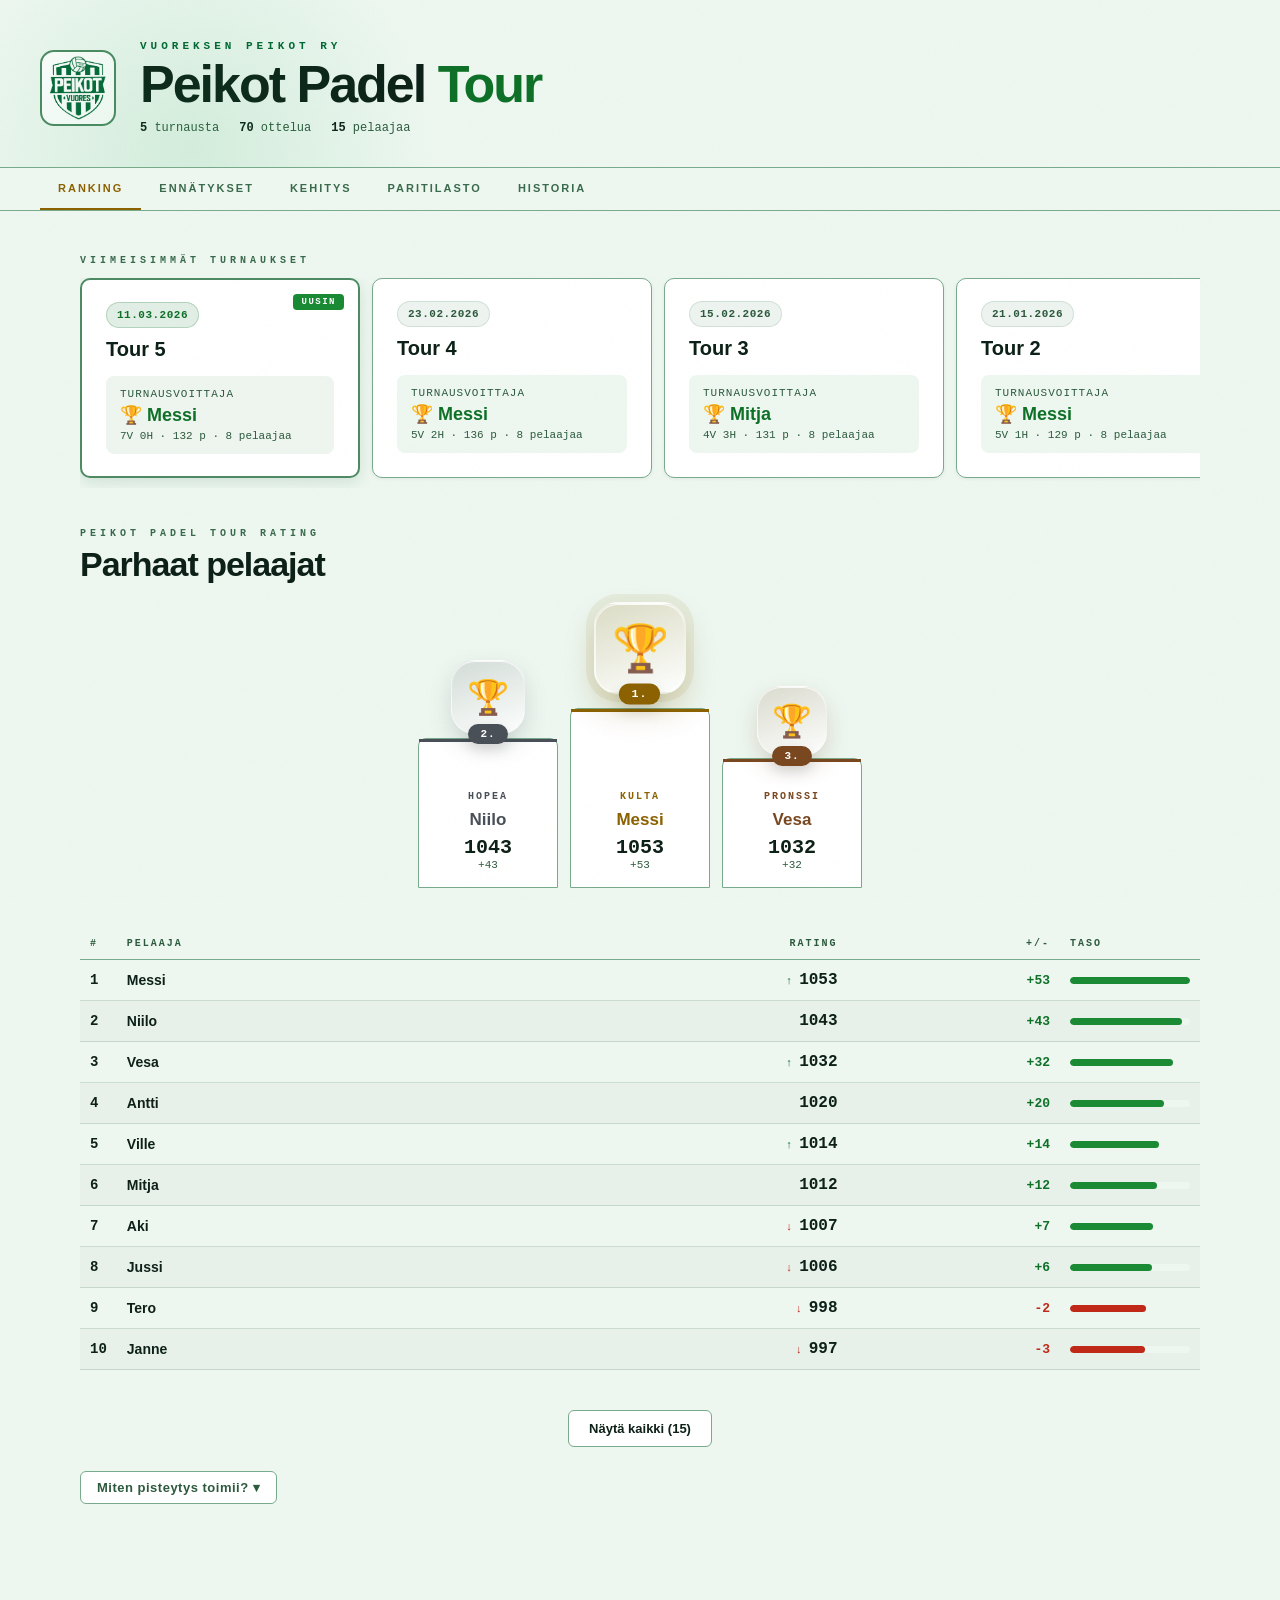
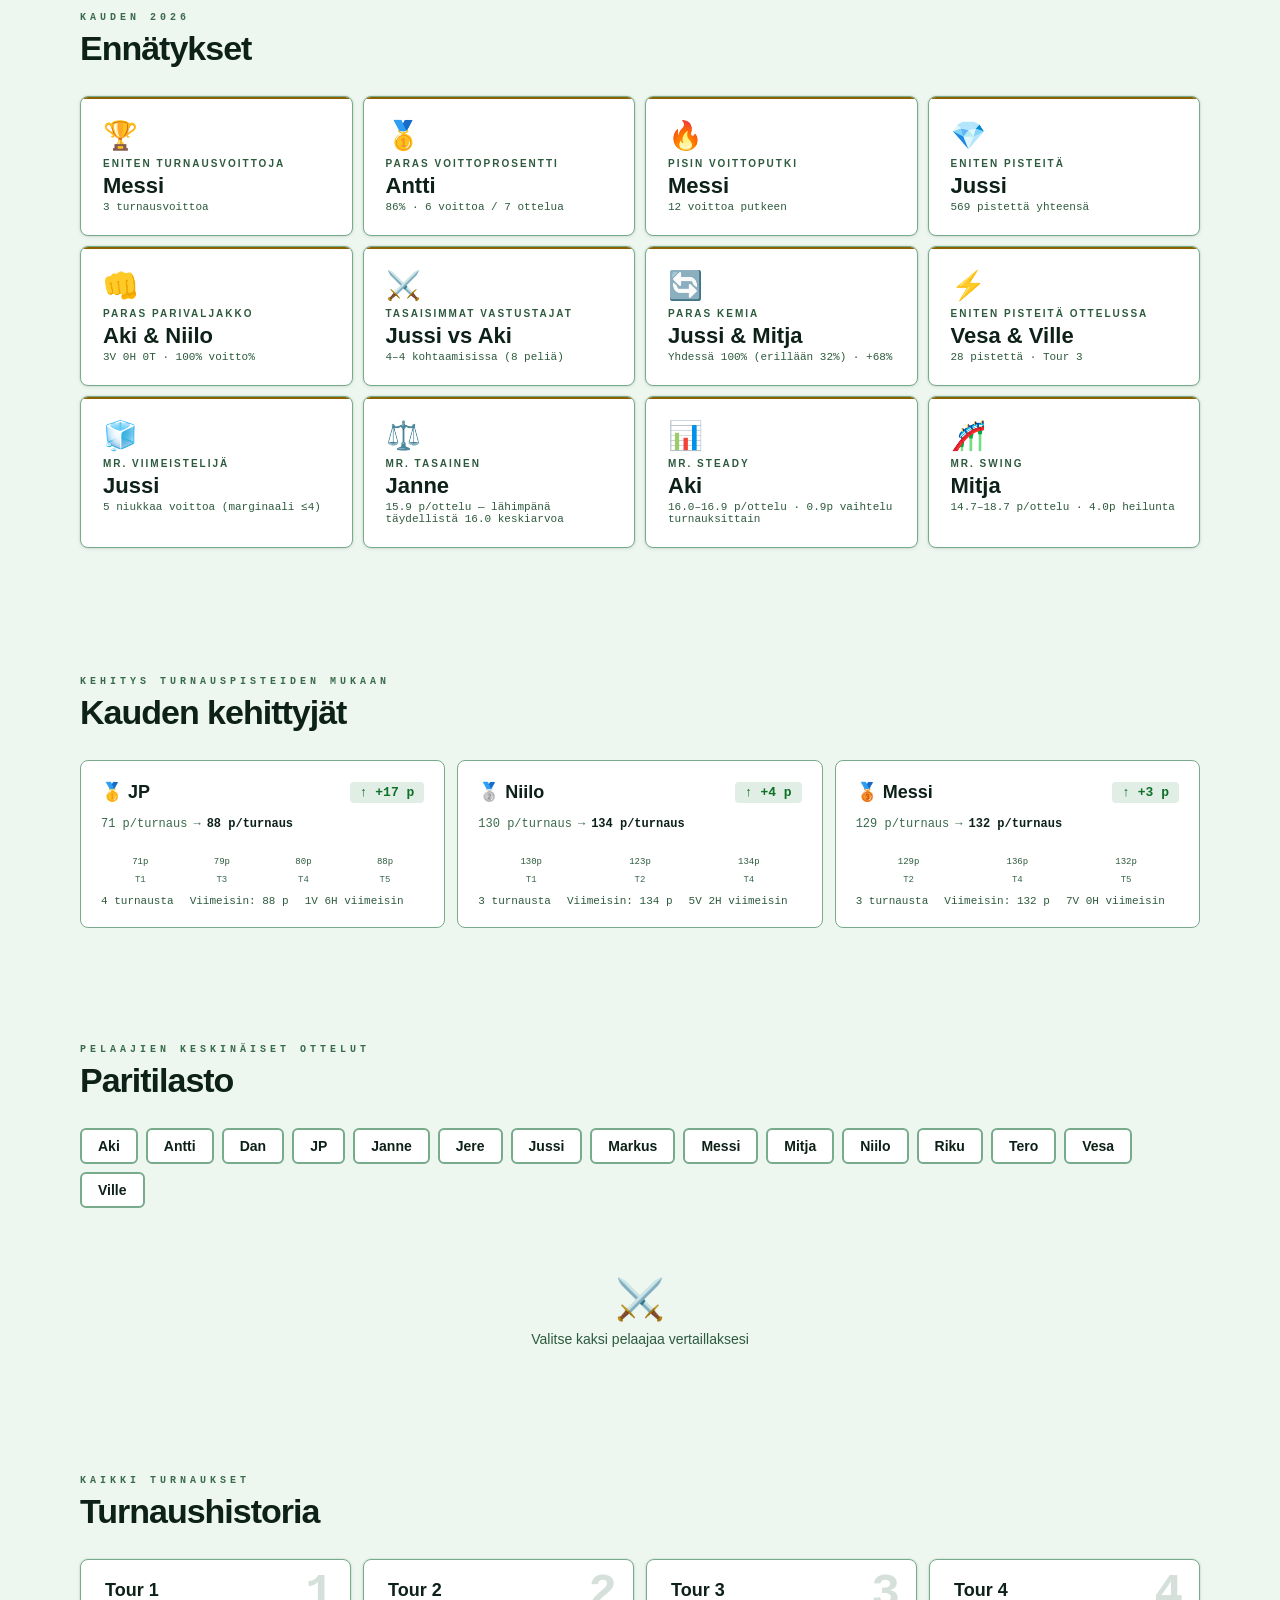
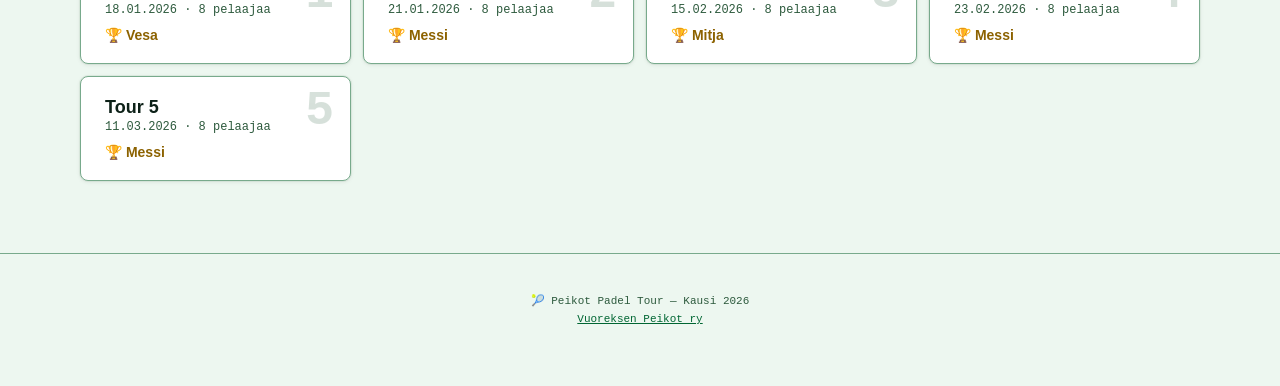
==== commit 34570ba7: "Raportti: ottelutulokset, WA-jako ja turnauskortti avaa raportin suoraan" ====
--- a/index.html
+++ b/index.html
@@ -361,13 +361,10 @@
     const wm=tM.filter(m=>pIn(m,w));const wins=wm.filter(m=>res(m,w)==='W').length;const losses=wm.filter(m=>res(m,w)==='L').length;
     const wPts=wm.reduce((a,m)=>a+myS(m,w),0);
     const isLatest=i===0;
-    return`<div onclick="showTourDetail(${ti})" style="flex-shrink:0;width:280px;background:var(--card);border:${isLatest?'2px solid var(--border2)':'1px solid var(--border)'};border-radius:10px;padding:22px 24px;cursor:pointer;transition:all .2s;position:relative;overflow:hidden;box-shadow:${isLatest?'0 4px 16px rgba(0,80,30,0.13)':'0 1px 4px rgba(0,0,0,0.06)'}" onmouseover="this.style.transform='translateY(-3px)';this.style.boxShadow='0 8px 24px rgba(0,80,30,0.15)'" onmouseout="this.style.transform='';this.style.boxShadow='${isLatest?'0 4px 16px rgba(0,80,30,0.13)':'0 1px 4px rgba(0,0,0,0.06)'}'">
+    return`<div onclick="openTournamentReport(${ti})" style="flex-shrink:0;width:280px;background:var(--card);border:${isLatest?'2px solid var(--border2)':'1px solid var(--border)'};border-radius:10px;padding:22px 24px;cursor:pointer;transition:all .2s;position:relative;overflow:hidden;box-shadow:${isLatest?'0 4px 16px rgba(0,80,30,0.13)':'0 1px 4px rgba(0,0,0,0.06)'}" onmouseover="this.style.transform='translateY(-3px)';this.style.boxShadow='0 8px 24px rgba(0,80,30,0.15)'" onmouseout="this.style.transform='';this.style.boxShadow='${isLatest?'0 4px 16px rgba(0,80,30,0.13)':'0 1px 4px rgba(0,0,0,0.06)'}'">
       ${isLatest?`<div style="position:absolute;top:14px;right:14px;background:var(--green);color:white;font-family:'JetBrains Mono',monospace;font-size:9px;font-weight:700;letter-spacing:1.5px;padding:3px 8px;border-radius:4px">UUSIN</div>`:''}
       <div style="display:inline-flex;align-items:center;gap:6px;font-family:'JetBrains Mono',monospace;font-size:11px;font-weight:700;letter-spacing:.5px;color:${isLatest?'var(--green-bright)':'var(--ink2)'};background:${isLatest?'rgba(15,112,40,0.12)':'rgba(78,138,100,0.10)'};border:1px solid ${isLatest?'rgba(15,112,40,0.22)':'rgba(78,138,100,0.18)'};border-radius:999px;padding:6px 10px;margin-bottom:10px">${tour.date}</div>
-      <div style="display:flex;align-items:center;gap:10px;margin-bottom:16px;">
-        <div style="font-size:20px;font-weight:800;color:var(--white);line-height:1.1;flex:1">${tour.name}</div>
-        <button onclick="event.stopPropagation();openTournamentReport(${ti})" style="flex-shrink:0;font-family:'JetBrains Mono',monospace;font-size:10px;font-weight:700;letter-spacing:.5px;padding:5px 10px;border:1px solid var(--border2);background:rgba(15,112,40,0.10);color:var(--green-bright);border-radius:5px;cursor:pointer;white-space:nowrap;transition:all .15s" onmouseover="this.style.background='rgba(15,112,40,0.20)'" onmouseout="this.style.background='rgba(15,112,40,0.10)'">📊 Raportti</button>
-      </div>
+      <div style="font-size:20px;font-weight:800;color:var(--white);line-height:1.1;margin-bottom:16px">${tour.name}</div>
       <div style="background:${isLatest?'rgba(15,112,40,0.07)':'var(--bg)'};border-radius:8px;padding:12px 14px;margin-bottom:0">
         <div style="font-size:11px;color:var(--ink2);margin-bottom:4px;font-family:'JetBrains Mono',monospace;text-transform:uppercase;letter-spacing:1px">Turnausvoittaja</div>
         <div style="font-size:18px;font-weight:800;color:var(--green-bright)">🏆 ${w}</div>
@@ -445,18 +442,9 @@
 
 // TOURNAMENTS
 function renderTournaments(){
-  document.getElementById('tourGrid').innerHTML=TOURS.map((tour,ti)=>{const w=getTourWinner(ti);const tM=M.filter(m=>m.t===ti);const n=[...new Set(tM.flatMap(m=>[...m.a,...m.b]))].length;return`<div class="tour-card" onclick="showTourDetail(${ti})"><div class="tour-num">${tour.id}</div><div class="tour-name">${tour.name}</div><div class="tour-date">${tour.date} · ${n} pelaajaa</div><div class="tour-winner">🏆 <b>${w}</b></div><div style="margin-top:12px;border-top:1px solid var(--border);padding-top:10px"><button onclick="event.stopPropagation();openTournamentReport(${ti})" style="font-family:'JetBrains Mono',monospace;font-size:10px;font-weight:700;letter-spacing:.5px;padding:6px 12px;border:1px solid var(--border2);background:rgba(15,112,40,0.08);color:var(--green-bright);border-radius:5px;cursor:pointer;width:100%;transition:all .15s" onmouseover="this.style.background='rgba(15,112,40,0.18)'" onmouseout="this.style.background='rgba(15,112,40,0.08)'">📊 Raportti</button></div></div>`}).join('');
-}
-function showTourDetail(ti){
-  const tM=M.filter(m=>m.t===ti);const tour=TOURS[ti];const tP=[...new Set(tM.flatMap(m=>[...m.a,...m.b]))];
-  const standings=tP.map(p=>{const ms=tM.filter(m=>pIn(m,p));const pts=ms.reduce((a,m)=>a+myS(m,p),0);const conc=ms.reduce((a,m)=>a+opS(m,p),0);const w=ms.filter(m=>res(m,p)==='W').length;const l=ms.filter(m=>res(m,p)==='L').length;const t=ms.filter(m=>res(m,p)==='T').length;return{name:p,pts,conc,diff:pts-conc,w,l,t}}).sort((a,b)=>b.pts-a.pts);
-  const rounds=[...new Set(tM.map(m=>m.r))].sort((a,b)=>a-b);
-  const waText=encodeURIComponent(tour.name+' \u2013 '+tour.date+'\n\n'+standings.map((s,i)=>`${i+1}. ${s.name}  ${s.pts}p  (${s.w}V ${s.l}H)`).join('\n')+'\n\nvuoreksenpeikot.github.io');
-  const waBtn=`<a href="https://wa.me/?text=${waText}" target="_blank" rel="noopener noreferrer" style="display:inline-flex;align-items:center;gap:8px;padding:9px 18px;background:#25D366;color:#fff;border-radius:6px;font-family:'Syne',sans-serif;font-size:13px;font-weight:700;text-decoration:none;transition:opacity .15s" onmouseover="this.style.opacity='.85'" onmouseout="this.style.opacity='1'"><svg width="18" height="18" viewBox="0 0 24 24" fill="white"><path d="M17.472 14.382c-.297-.149-1.758-.867-2.03-.967-.273-.099-.471-.148-.67.15-.197.297-.767.966-.94 1.164-.173.199-.347.223-.644.075-.297-.15-1.255-.463-2.39-1.475-.883-.788-1.48-1.761-1.653-2.059-.173-.297-.018-.458.13-.606.134-.133.298-.347.446-.52.149-.174.198-.298.298-.497.099-.198.05-.371-.025-.52-.075-.149-.669-1.612-.916-2.207-.242-.579-.487-.5-.669-.51-.173-.008-.371-.01-.57-.01-.198 0-.52.074-.792.372-.272.297-1.04 1.016-1.04 2.479 0 1.462 1.065 2.875 1.213 3.074.149.198 2.096 3.2 5.077 4.487.709.306 1.262.489 1.694.625.712.227 1.36.195 1.871.118.571-.085 1.758-.719 2.006-1.413.248-.694.248-1.289.173-1.413-.074-.124-.272-.198-.57-.347z"/><path d="M12 0C5.373 0 0 5.373 0 12c0 2.117.553 4.103 1.515 5.83L0 24l6.335-1.485A11.945 11.945 0 0 0 12 24c6.627 0 12-5.373 12-12S18.627 0 12 0zm0 21.818a9.818 9.818 0 0 1-5.006-1.371l-.36-.214-3.724.872.939-3.618-.235-.372A9.818 9.818 0 1 1 12 21.818z"/></svg>Jaa WhatsAppissa</a>`;
-  let html=`<div style="background:var(--card);border:1px solid var(--border);border-radius:8px;padding:24px;margin-top:20px;margin-bottom:20px"><div style="display:flex;justify-content:space-between;align-items:center;flex-wrap:wrap;gap:12px;margin-bottom:16px"><div><div style="font-size:22px;font-weight:800;color:var(--white)">${tour.name}</div><div style="font-family:'JetBrains Mono',monospace;font-size:12px;color:var(--ink2)">${tour.date}</div></div>${waBtn}</div><table class="lb-table"><thead><tr><th>#</th><th>Pelaaja</th><th class="r">V</th><th class="r">H</th><th class="r">T</th><th class="r">P+</th><th class="r">P-</th><th class="r">+/-</th></tr></thead><tbody>${standings.map((s,i)=>`<tr data-player="${esc(s.name)}" onclick="openPlayer(this.dataset.player)"><td class="lb-rank">${i+1}</td><td class="lb-name">${i===0?'🏆 ':''}${esc(s.name)}</td><td class="r" style="color:var(--green-bright)">${s.w}</td><td class="r" style="color:var(--red)">${s.l}</td><td class="r" style="color:var(--ink3)">${s.t}</td><td class="r">${s.pts}</td><td class="r">${s.conc}</td><td class="r" style="color:${s.diff>0?'var(--green-bright)':s.diff<0?'var(--red)':'var(--ink3)'}">${s.diff>0?'+':''}${s.diff}</td></tr>`).join('')}</tbody></table></div>`;
-  rounds.forEach(r=>{const rm=tM.filter(m=>m.r===r);html+=`<div class="sub-title" style="margin-bottom:6px">Erä ${r}</div><div class="match-list">`;rm.forEach(m=>{const s1c=m.sa>m.sb?'w':m.sa<m.sb?'l':'t';const s2c=m.sb>m.sa?'w':m.sb<m.sa?'l':'t';html+=`<div class="match-row"><div class="match-meta">Erä ${m.r}</div><div class="match-team">${m.a.join(' & ')}</div><div class="match-score"><span class="${s1c}">${m.sa}</span><span style="color:var(--ink3);font-size:13px"> – </span><span class="${s2c}">${m.sb}</span></div><div class="match-team right">${m.b.join(' & ')}</div><div></div></div>`});html+=`</div>`});
-  document.getElementById('tourDetail').innerHTML=html;document.getElementById('tourDetail').scrollIntoView({behavior:'smooth',block:'start'});
-}
+  document.getElementById('tourGrid').innerHTML=TOURS.map((tour,ti)=>{const w=getTourWinner(ti);const tM=M.filter(m=>m.t===ti);const n=[...new Set(tM.flatMap(m=>[...m.a,...m.b]))].length;return`<div class="tour-card" onclick="openTournamentReport(${ti})"><div class="tour-num">${tour.id}</div><div class="tour-name">${tour.name}</div><div class="tour-date">${tour.date} · ${n} pelaajaa</div><div class="tour-winner">🏆 <b>${w}</b></div></div>`}).join('');
+}
+function showTourDetail(ti){openTournamentReport(ti)}
 
 // PLAYER DETAIL OVERLAY
 function openPlayer(name){
@@ -712,10 +700,13 @@
     if(histCards)historySection=`<div class="sub-title" style="margin-top:24px">Historiavertailu</div><div style="display:grid;grid-template-columns:repeat(auto-fill,minmax(240px,1fr));gap:12px">${histCards}</div>`;
   }
 
+  const waText=encodeURIComponent(tour.name+' \u2013 '+tour.date+'\n\n'+standings.map((s,i)=>`${i+1}. ${s.name}  ${s.pts}p  (${s.w}V ${s.l}H)`).join('\n')+'\n\nvuoreksenpeikot.github.io');
+  const waBtn=`<a href="https://wa.me/?text=${waText}" target="_blank" rel="noopener noreferrer" style="display:inline-flex;align-items:center;gap:8px;padding:9px 18px;background:#25D366;color:#fff;border-radius:6px;font-family:'Syne',sans-serif;font-size:13px;font-weight:700;text-decoration:none;transition:opacity .15s" onmouseover="this.style.opacity='.85'" onmouseout="this.style.opacity='1'"><svg width="18" height="18" viewBox="0 0 24 24" fill="white"><path d="M17.472 14.382c-.297-.149-1.758-.867-2.03-.967-.273-.099-.471-.148-.67.15-.197.297-.767.966-.94 1.164-.173.199-.347.223-.644.075-.297-.15-1.255-.463-2.39-1.475-.883-.788-1.48-1.761-1.653-2.059-.173-.297-.018-.458.13-.606.134-.133.298-.347.446-.52.149-.174.198-.298.298-.497.099-.198.05-.371-.025-.52-.075-.149-.669-1.612-.916-2.207-.242-.579-.487-.5-.669-.51-.173-.008-.371-.01-.57-.01-.198 0-.52.074-.792.372-.272.297-1.04 1.016-1.04 2.479 0 1.462 1.065 2.875 1.213 3.074.149.198 2.096 3.2 5.077 4.487.709.306 1.262.489 1.694.625.712.227 1.36.195 1.871.118.571-.085 1.758-.719 2.006-1.413.248-.694.248-1.289.173-1.413-.074-.124-.272-.198-.57-.347z"/><path d="M12 0C5.373 0 0 5.373 0 12c0 2.117.553 4.103 1.515 5.83L0 24l6.335-1.485A11.945 11.945 0 0 0 12 24c6.627 0 12-5.373 12-12S18.627 0 12 0zm0 21.818a9.818 9.818 0 0 1-5.006-1.371l-.36-.214-3.724.872.939-3.618-.235-.372A9.818 9.818 0 1 1 12 21.818z"/></svg>Jaa WhatsAppissa</a>`;
+  let roundsHtml='';
+  rounds.forEach(r=>{const rm=tM.filter(m=>m.r===r);roundsHtml+=`<div class="sub-title">Erä ${r}</div><div class="match-list">`;rm.forEach(m=>{const s1c=m.sa>m.sb?'w':m.sa<m.sb?'l':'t';const s2c=m.sb>m.sa?'w':m.sb<m.sa?'l':'t';roundsHtml+=`<div class="match-row"><div class="match-meta">Erä ${m.r}</div><div class="match-team">${m.a.map(esc).join(' & ')}</div><div class="match-score"><span class="${s1c}">${m.sa}</span><span style="color:var(--ink3);font-size:13px"> – </span><span class="${s2c}">${m.sb}</span></div><div class="match-team right">${m.b.map(esc).join(' & ')}</div><div></div></div>`;});roundsHtml+=`</div>`;});
   document.getElementById('reportPanel').innerHTML=`
     <button class="detail-close" onclick="closeReport()">✕</button>
-    <div class="detail-name">${esc(tour.name)}</div>
-    <div class="detail-sub">${tour.date} · ${tP.length} pelaajaa · ${tM.length} ottelua</div>
+    <div style="display:flex;justify-content:space-between;align-items:flex-start;flex-wrap:wrap;gap:12px;margin-bottom:20px"><div><div class="detail-name">${esc(tour.name)}</div><div class="detail-sub">${tour.date} · ${tP.length} pelaajaa · ${tM.length} ottelua</div></div>${waBtn}</div>
     <div class="sub-title">Sijoitukset</div>
     <table class="lb-table" style="margin-bottom:20px"><thead><tr><th>#</th><th>Pelaaja</th><th class="r">V</th><th class="r">H</th><th class="r">P+</th><th class="r">+/-</th></tr></thead><tbody>${standingsHtml}</tbody></table>
     <div class="sub-title">Ottelutilastot</div>
@@ -728,6 +719,7 @@
       ${upsetM?rCard('🎯','Yllätysvoitto',`<div style="font-size:15px;font-weight:800">${upsetM.winner.map(esc).join(' & ')}</div>`+matchRow(upsetM.m)+`<div style="font-family:'JetBrains Mono',monospace;font-size:11px;color:var(--ink2);margin-top:6px">Voitti +${Math.round(upsetM.gap)} ratingpisteen edeltä (${Math.round(upsetM.winnerElo)} vs ${Math.round(upsetM.loserElo)})</div>`):''}
     </div>
     ${historySection}
+    ${roundsHtml?`<div class="sub-title" style="margin-top:24px">Ottelutulokset</div>${roundsHtml}`:''}
   `;
   document.getElementById('reportOverlay').classList.add('open');
   document.body.style.overflow='hidden';
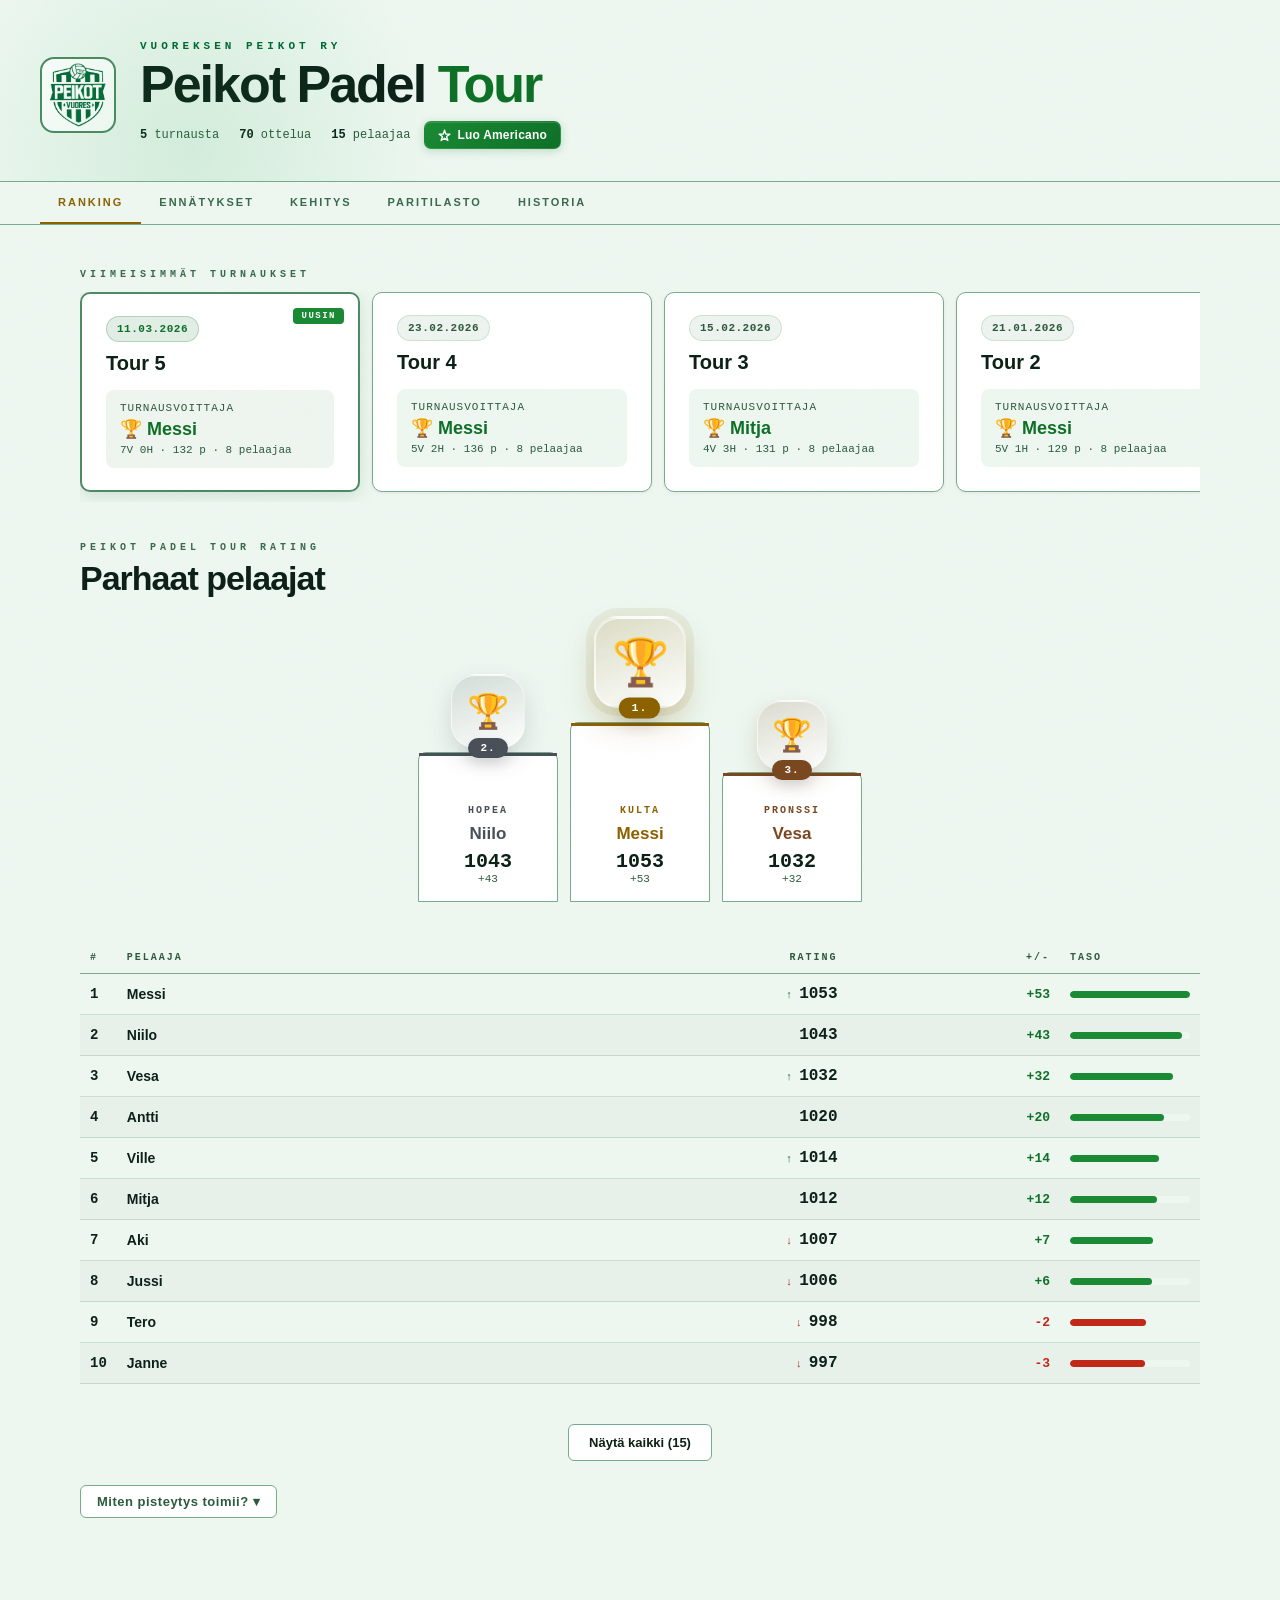
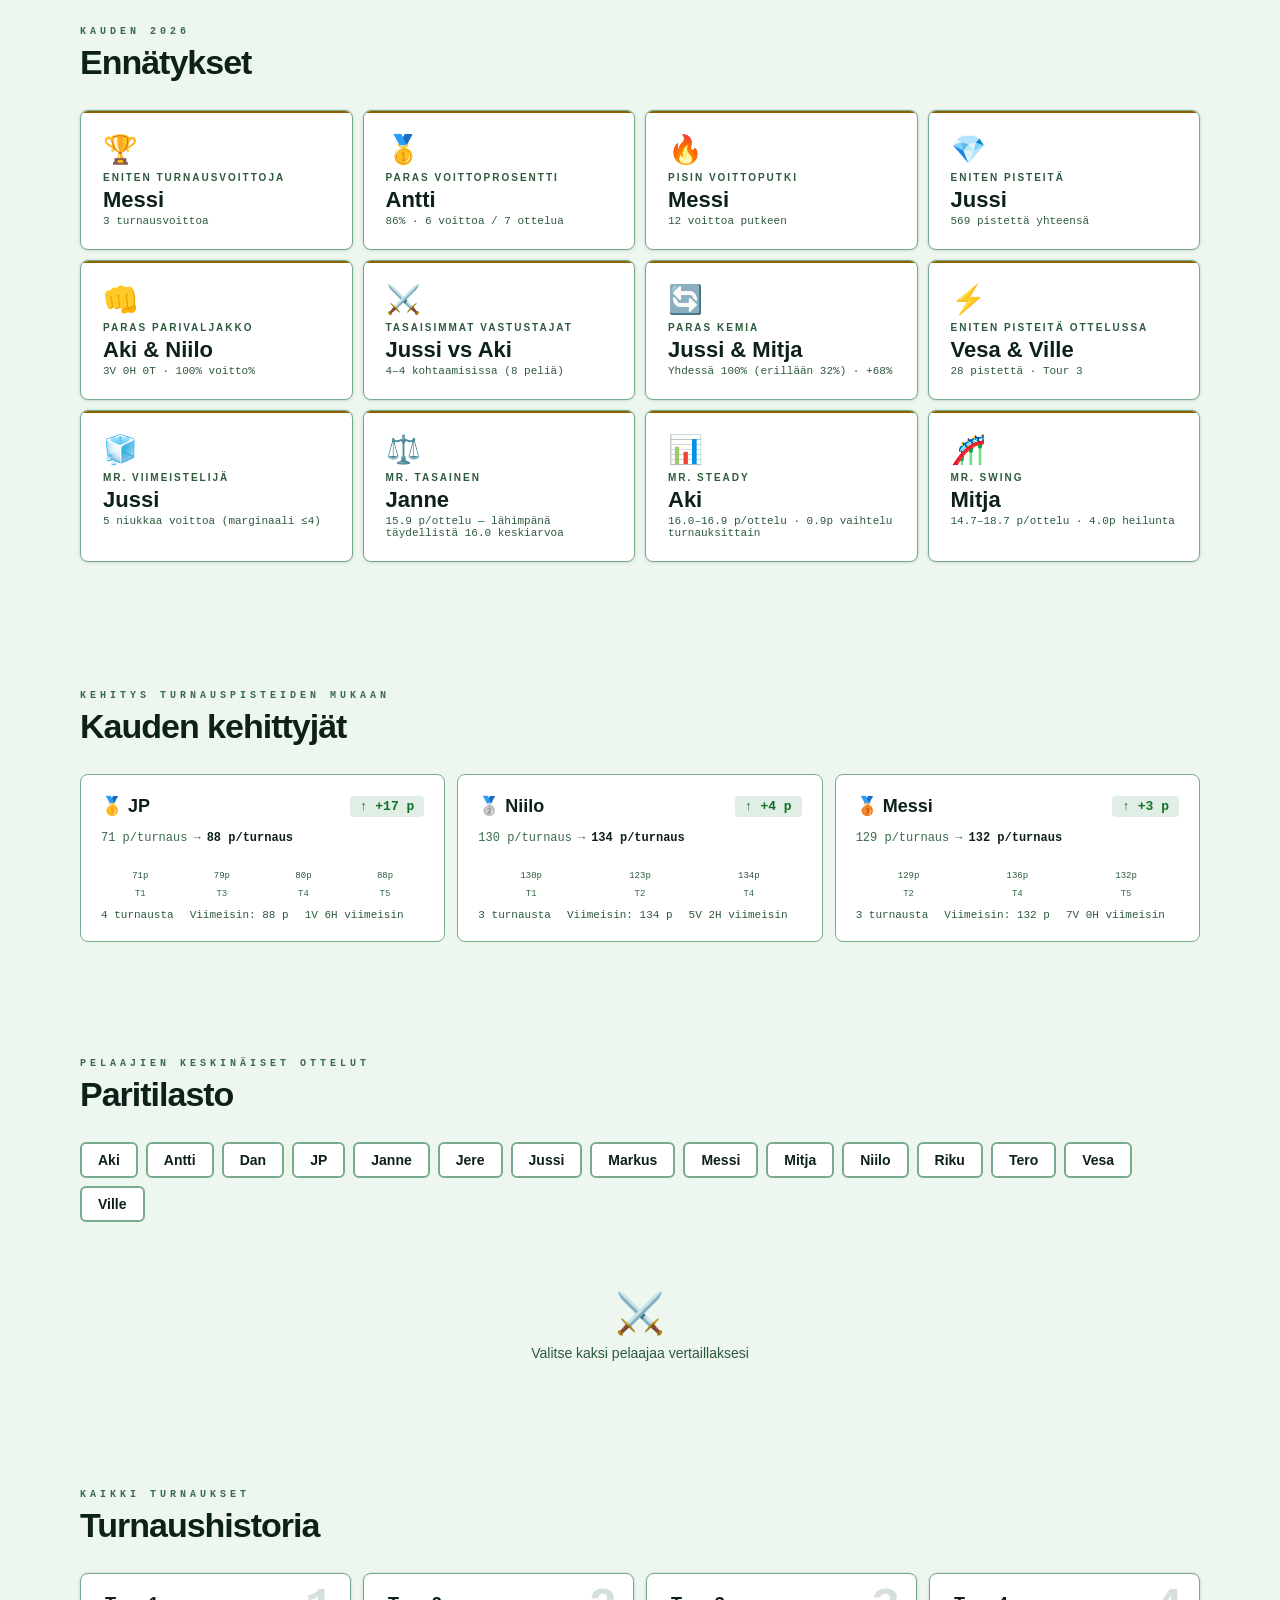
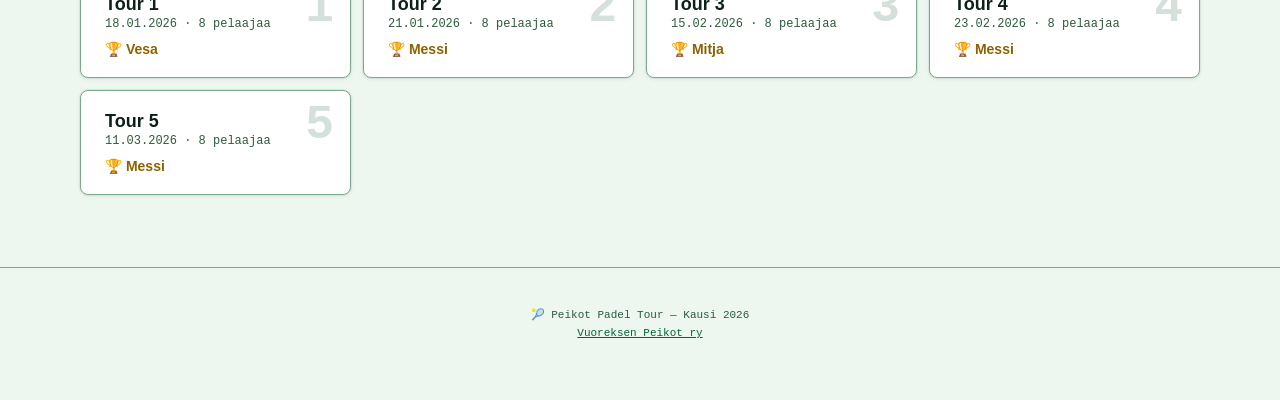
==== commit 86e78d20: "Hero: Luo Americano -painike, WA-jako suoralinkkaus #tour=X" ====
--- a/index.html
+++ b/index.html
@@ -49,6 +49,9 @@
 .hero-title span{color:var(--green-bright)}
 .hero-sub{font-family:'JetBrains Mono',monospace;font-size:12px;color:var(--ink2);margin-top:12px;display:flex;gap:20px;flex-wrap:wrap}
 .hero-sub b{color:var(--white);font-weight:600}
+.btn-americano{display:inline-flex;align-items:center;gap:6px;padding:6px 13px;margin-top:12px;background:linear-gradient(135deg,var(--green) 0%,var(--green-bright) 100%);color:#fff;border-radius:7px;font-family:'Syne',sans-serif;font-size:12px;font-weight:700;text-decoration:none;letter-spacing:.2px;box-shadow:0 2px 8px rgba(15,112,40,0.22),inset 0 1px 0 rgba(255,255,255,0.12);border:1px solid rgba(255,255,255,0.10);transition:transform .15s,box-shadow .15s;white-space:nowrap}
+.btn-americano:hover{transform:translateY(-2px);box-shadow:0 8px 22px rgba(15,112,40,0.36),inset 0 1px 0 rgba(255,255,255,0.15)}
+.btn-americano:active{transform:translateY(0);box-shadow:0 2px 8px rgba(15,112,40,0.2)}
 
 /* NAV */
 .nav{position:sticky;top:0;z-index:100;background:rgba(237,247,240,0.97);backdrop-filter:blur(16px);border-bottom:1px solid var(--border);padding:0 40px;display:flex;gap:0;overflow-x:auto}
@@ -271,7 +274,10 @@
   <div class="hero-text">
     <div class="hero-eyebrow">Vuoreksen Peikot ry</div>
     <div class="hero-title">Peikot Padel <span>Tour</span></div>
-    <div class="hero-sub" id="heroStats"></div>
+    <div style="display:flex;align-items:center;flex-wrap:wrap;gap:14px">
+      <div class="hero-sub" id="heroStats"></div>
+      <a href="americano.html" class="btn-americano"><svg width="13" height="13" viewBox="0 0 24 24" fill="none" stroke="currentColor" stroke-width="2.5" stroke-linecap="round" stroke-linejoin="round"><path d="M12 2l2.4 7.4H22l-6.2 4.5 2.4 7.4L12 17l-6.2 4.3 2.4-7.4L2 9.4h7.6z"/></svg>Luo Americano</a>
+    </div>
   </div>
 </div>
 
@@ -523,13 +529,14 @@
 }
 function closePlayer(){document.getElementById('detailOverlay').classList.remove('open');document.body.style.overflow=''}
 document.getElementById('detailOverlay').addEventListener('click',e=>{if(e.target===e.currentTarget)closePlayer()});
-function closeReport(){document.getElementById('reportOverlay').classList.remove('open');document.body.style.overflow=''}
+function closeReport(){document.getElementById('reportOverlay').classList.remove('open');document.body.style.overflow='';history.replaceState(null,'',location.pathname+location.search)}
 document.getElementById('reportOverlay').addEventListener('click',e=>{if(e.target===e.currentTarget)closeReport()});
 document.addEventListener('keydown',e=>{if(e.key==='Escape'){closePlayer();closeReport()}});
 
 // TOURNAMENT REPORT
 function openTournamentReport(ti){
   const tour=TOURS[ti];
+  history.replaceState(null,'',location.pathname+location.search+'#tour='+tour.id);
   const tM=M.filter(m=>m.t===ti);
   const tP=[...new Set(tM.flatMap(m=>[...m.a,...m.b]))];
 
@@ -700,13 +707,14 @@
     if(histCards)historySection=`<div class="sub-title" style="margin-top:24px">Historiavertailu</div><div style="display:grid;grid-template-columns:repeat(auto-fill,minmax(240px,1fr));gap:12px">${histCards}</div>`;
   }
 
-  const waText=encodeURIComponent(tour.name+' \u2013 '+tour.date+'\n\n'+standings.map((s,i)=>`${i+1}. ${s.name}  ${s.pts}p  (${s.w}V ${s.l}H)`).join('\n')+'\n\nvuoreksenpeikot.github.io');
+  const waText=encodeURIComponent(tour.name+' \u2013 '+tour.date+'\n\n'+standings.map((s,i)=>`${i+1}. ${s.name}  ${s.pts}p  (${s.w}V ${s.l}H)`).join('\n')+'\n\nvuoreksenpeikot.github.io/#tour='+tour.id);
   const waBtn=`<a href="https://wa.me/?text=${waText}" target="_blank" rel="noopener noreferrer" style="display:inline-flex;align-items:center;gap:8px;padding:9px 18px;background:#25D366;color:#fff;border-radius:6px;font-family:'Syne',sans-serif;font-size:13px;font-weight:700;text-decoration:none;transition:opacity .15s" onmouseover="this.style.opacity='.85'" onmouseout="this.style.opacity='1'"><svg width="18" height="18" viewBox="0 0 24 24" fill="white"><path d="M17.472 14.382c-.297-.149-1.758-.867-2.03-.967-.273-.099-.471-.148-.67.15-.197.297-.767.966-.94 1.164-.173.199-.347.223-.644.075-.297-.15-1.255-.463-2.39-1.475-.883-.788-1.48-1.761-1.653-2.059-.173-.297-.018-.458.13-.606.134-.133.298-.347.446-.52.149-.174.198-.298.298-.497.099-.198.05-.371-.025-.52-.075-.149-.669-1.612-.916-2.207-.242-.579-.487-.5-.669-.51-.173-.008-.371-.01-.57-.01-.198 0-.52.074-.792.372-.272.297-1.04 1.016-1.04 2.479 0 1.462 1.065 2.875 1.213 3.074.149.198 2.096 3.2 5.077 4.487.709.306 1.262.489 1.694.625.712.227 1.36.195 1.871.118.571-.085 1.758-.719 2.006-1.413.248-.694.248-1.289.173-1.413-.074-.124-.272-.198-.57-.347z"/><path d="M12 0C5.373 0 0 5.373 0 12c0 2.117.553 4.103 1.515 5.83L0 24l6.335-1.485A11.945 11.945 0 0 0 12 24c6.627 0 12-5.373 12-12S18.627 0 12 0zm0 21.818a9.818 9.818 0 0 1-5.006-1.371l-.36-.214-3.724.872.939-3.618-.235-.372A9.818 9.818 0 1 1 12 21.818z"/></svg>Jaa WhatsAppissa</a>`;
   let roundsHtml='';
   rounds.forEach(r=>{const rm=tM.filter(m=>m.r===r);roundsHtml+=`<div class="sub-title">Erä ${r}</div><div class="match-list">`;rm.forEach(m=>{const s1c=m.sa>m.sb?'w':m.sa<m.sb?'l':'t';const s2c=m.sb>m.sa?'w':m.sb<m.sa?'l':'t';roundsHtml+=`<div class="match-row"><div class="match-meta">Erä ${m.r}</div><div class="match-team">${m.a.map(esc).join(' & ')}</div><div class="match-score"><span class="${s1c}">${m.sa}</span><span style="color:var(--ink3);font-size:13px"> – </span><span class="${s2c}">${m.sb}</span></div><div class="match-team right">${m.b.map(esc).join(' & ')}</div><div></div></div>`;});roundsHtml+=`</div>`;});
   document.getElementById('reportPanel').innerHTML=`
     <button class="detail-close" onclick="closeReport()">✕</button>
-    <div style="display:flex;justify-content:space-between;align-items:flex-start;flex-wrap:wrap;gap:12px;margin-bottom:20px"><div><div class="detail-name">${esc(tour.name)}</div><div class="detail-sub">${tour.date} · ${tP.length} pelaajaa · ${tM.length} ottelua</div></div>${waBtn}</div>
+    <div style="margin-bottom:8px"><div class="detail-name">${esc(tour.name)}</div><div class="detail-sub">${tour.date} · ${tP.length} pelaajaa · ${tM.length} ottelua</div></div>
+    <div style="margin-bottom:20px">${waBtn}</div>
     <div class="sub-title">Sijoitukset</div>
     <table class="lb-table" style="margin-bottom:20px"><thead><tr><th>#</th><th>Pelaaja</th><th class="r">V</th><th class="r">H</th><th class="r">P+</th><th class="r">+/-</th></tr></thead><tbody>${standingsHtml}</tbody></table>
     <div class="sub-title">Ottelutilastot</div>
@@ -845,6 +853,9 @@
 // INIT
 function init(){
   renderHero();renderRecentActivity();renderElo();renderAwards();buildH2HChips();renderKehitys();renderTournaments();
+  // Avaa raportti suoraan hash-linkin kautta (esim. #tour=3)
+  const m=location.hash.match(/^#tour=(\d+)$/);
+  if(m){const id=parseInt(m[1]);const ti=TOURS.findIndex(t=>t.id===id);if(ti>=0)openTournamentReport(ti);}
   // Scroll-to-top visibility
   const scrollBtn=document.getElementById('scrollTop');
   window.addEventListener('scroll',()=>{scrollBtn.classList.toggle('visible',window.scrollY>400)},{passive:true});
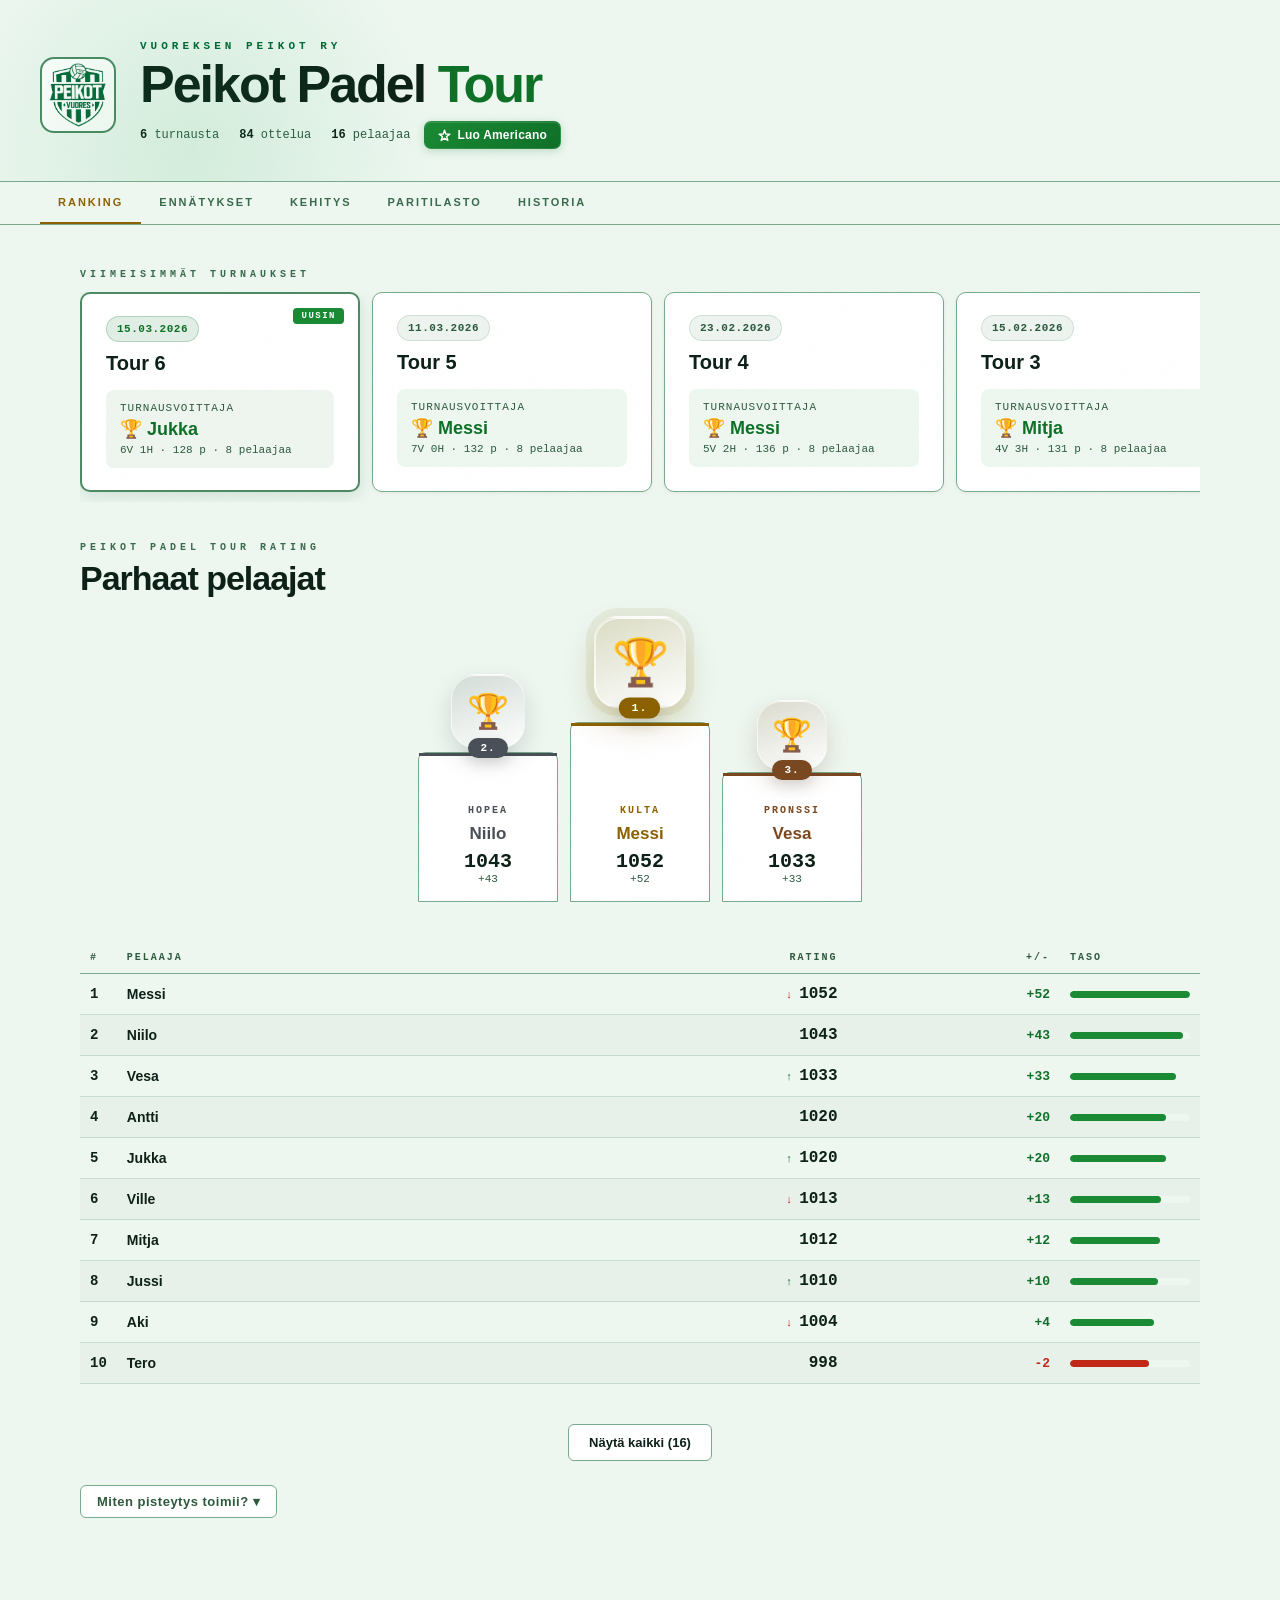
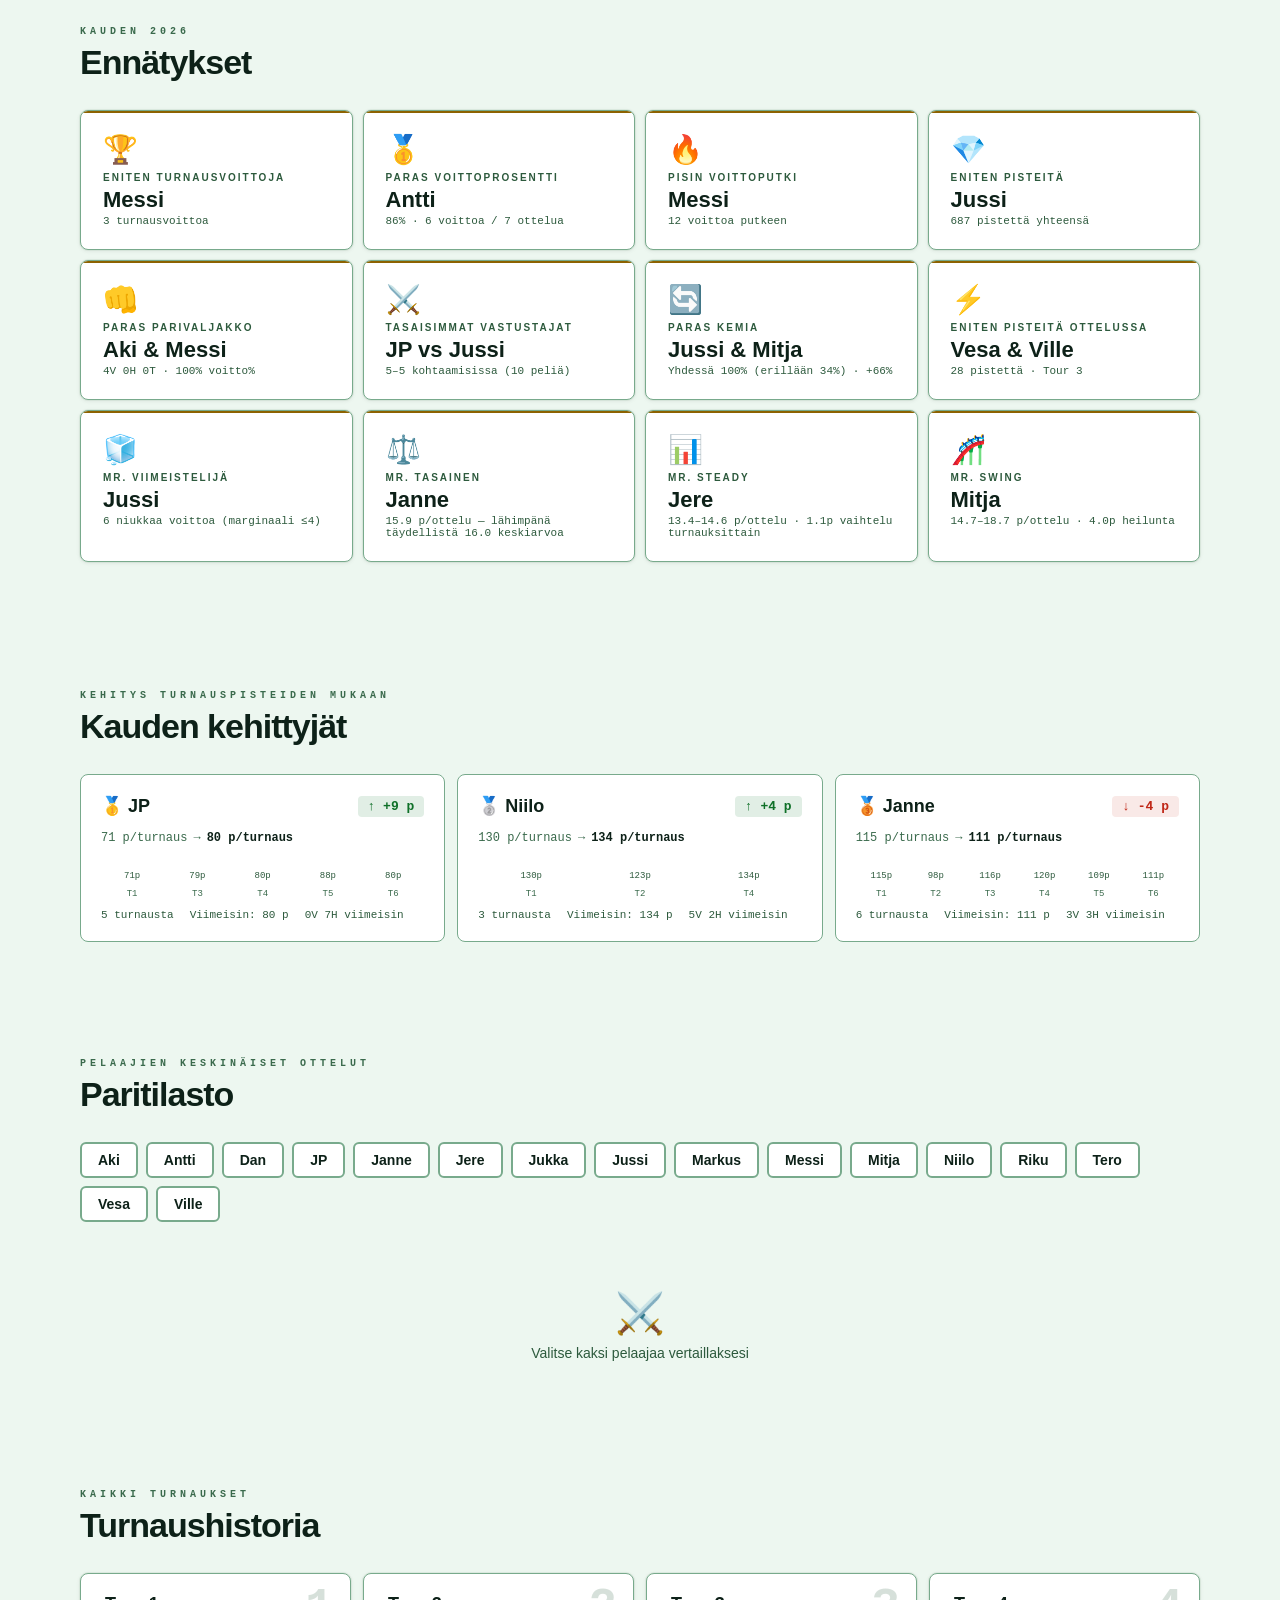
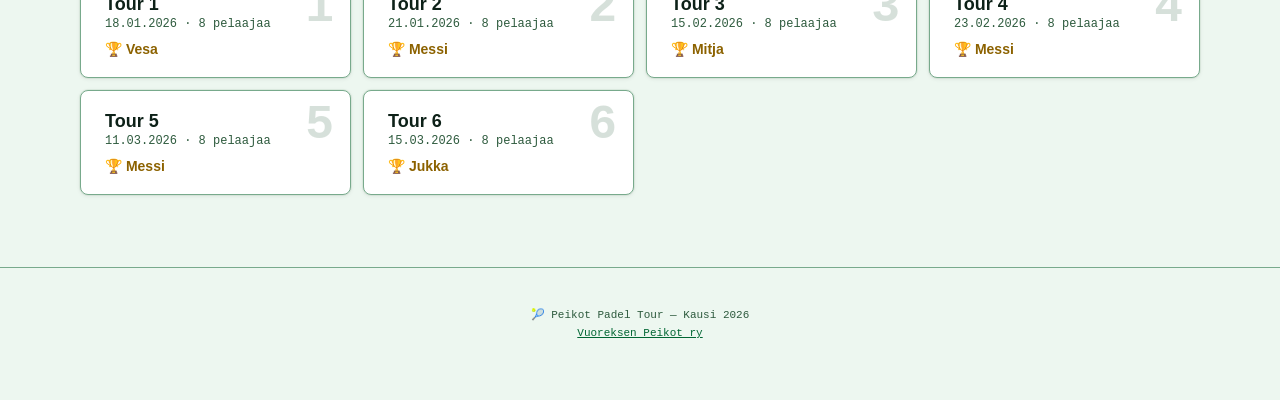
==== commit 21ae5f00: "Lisää tasapistetilanteen ratkaisujärjestys (ptssaldo → voitot → vähiten päästetty)" ====
--- a/index.html
+++ b/index.html
@@ -140,7 +140,7 @@
 .tour-card .tour-winner b{color:var(--gold)}
 
 /* PLAYER DETAIL OVERLAY (from v1) */
-.detail-overlay{display:none;position:fixed;inset:0;z-index:200;background:rgba(0,0,0,0.75);backdrop-filter:blur(8px);overflow-y:auto;padding:40px 20px}
+.detail-overlay{display:none;position:fixed;inset:0;z-index:200;background:rgba(0,0,0,0.75);backdrop-filter:blur(8px);overflow-y:auto;-webkit-overflow-scrolling:touch;padding:40px 20px}
 .detail-overlay.open{display:block}
 .detail-panel{max-width:900px;margin:0 auto;background:var(--bg2);border:1px solid var(--border);border-radius:12px;padding:36px 40px;position:relative}
 .detail-close{position:absolute;top:16px;right:20px;background:none;border:none;color:var(--ink2);font-size:28px;cursor:pointer;font-family:'Syne',sans-serif}
@@ -353,7 +353,7 @@
 function opS(m,p){return pTeam(m,p)==='a'?m.sb:m.sa}
 function partner(m,p){const t=pTeam(m,p)==='a'?m.a:m.b;return t.find(x=>x!==p)}
 function playerStats(p){const ms=M.filter(m=>pIn(m,p));const w=ms.filter(m=>res(m,p)==='W').length;const l=ms.filter(m=>res(m,p)==='L').length;const t=ms.filter(m=>res(m,p)==='T').length;const pts=ms.reduce((a,m)=>a+myS(m,p),0);const conc=ms.reduce((a,m)=>a+opS(m,p),0);const tours=[...new Set(ms.map(m=>m.t))].length;return{name:p,matches:ms.length,w,l,t,pts,conc,diff:pts-conc,tours,winPct:ms.length?w/ms.length:0}}
-function getTourWinner(ti){const tM=M.filter(m=>m.t===ti);const tP=[...new Set(tM.flatMap(m=>[...m.a,...m.b]))];let best={name:'',pts:0};tP.forEach(p=>{const pts=tM.filter(m=>pIn(m,p)).reduce((a,m)=>a+myS(m,p),0);if(pts>best.pts)best={name:p,pts}});return best.name}
+function getTourWinner(ti){const tM=M.filter(m=>m.t===ti);const tP=[...new Set(tM.flatMap(m=>[...m.a,...m.b]))];const st=tP.map(p=>{const ms=tM.filter(m=>pIn(m,p));const pts=ms.reduce((a,m)=>a+myS(m,p),0);const conc=ms.reduce((a,m)=>a+opS(m,p),0);const w=ms.filter(m=>res(m,p)==='W').length;return{name:p,pts,diff:pts-conc,w,conc}}).sort((a,b)=>b.pts-a.pts||b.diff-a.diff||b.w-a.w||a.conc-b.conc);return st.length?st[0].name:''}
 function getTourWinsMap(){const map={};TOURS.forEach((_,ti)=>{const w=getTourWinner(ti);map[w]=(map[w]||0)+1});return map}
 
 // HERO
@@ -549,7 +549,7 @@
     const l=ms.filter(m=>res(m,p)==='L').length;
     const t=ms.filter(m=>res(m,p)==='T').length;
     return{name:p,pts,conc,diff:pts-conc,w,l,t,matches:ms.length};
-  }).sort((a,b)=>b.pts-a.pts);
+  }).sort((a,b)=>b.pts-a.pts||b.diff-a.diff||b.w-a.w||a.conc-b.conc);
 
   // tiukin ottelu
   // suurin voitto
@@ -672,10 +672,13 @@
 
   // renderöi HTML
   const rankMedal=i=>i===0?'🥇':i===1?'🥈':i===2?'🥉':''
+  const isTied=(a,b)=>a&&b&&a.pts===b.pts&&a.diff===b.diff&&a.w===b.w&&a.conc===b.conc;
   const standingsHtml=standings.map((s,i)=>{
     const diffStr=s.diff>0?'+'+s.diff:s.diff;
     const diffCol=s.diff>0?'var(--green-bright)':s.diff<0?'var(--red)':'var(--ink3)';
-    return`<tr><td style="font-weight:700;font-family:'JetBrains Mono',monospace">${i+1}${rankMedal(i)}</td><td style="font-weight:700">${esc(s.name)}</td><td style="text-align:right;font-family:'JetBrains Mono',monospace;color:var(--green-bright)">${s.w}</td><td style="text-align:right;font-family:'JetBrains Mono',monospace;color:var(--red)">${s.l}</td><td style="text-align:right;font-family:'JetBrains Mono',monospace">${s.pts}</td><td style="text-align:right;font-family:'JetBrains Mono',monospace;color:${diffCol}">${diffStr}</td></tr>`;
+    const tied=isTied(s,standings[i-1])||isTied(s,standings[i+1]);
+    const rankLabel=tied?`=${i+1}`:`${i+1}`;
+    return`<tr><td style="font-weight:700;font-family:'JetBrains Mono',monospace">${rankLabel}${rankMedal(i)}</td><td style="font-weight:700">${esc(s.name)}</td><td style="text-align:right;font-family:'JetBrains Mono',monospace;color:var(--green-bright)">${s.w}</td><td style="text-align:right;font-family:'JetBrains Mono',monospace;color:var(--red)">${s.l}</td><td style="text-align:right;font-family:'JetBrains Mono',monospace">${s.pts}</td><td style="text-align:right;font-family:'JetBrains Mono',monospace;color:${diffCol}">${diffStr}</td></tr>`;
   }).join('');
 
   const matchRow=m=>{
@@ -713,10 +716,9 @@
   rounds.forEach(r=>{const rm=tM.filter(m=>m.r===r);roundsHtml+=`<div class="sub-title">Erä ${r}</div><div class="match-list">`;rm.forEach(m=>{const s1c=m.sa>m.sb?'w':m.sa<m.sb?'l':'t';const s2c=m.sb>m.sa?'w':m.sb<m.sa?'l':'t';roundsHtml+=`<div class="match-row"><div class="match-meta">Erä ${m.r}</div><div class="match-team">${m.a.map(esc).join(' & ')}</div><div class="match-score"><span class="${s1c}">${m.sa}</span><span style="color:var(--ink3);font-size:13px"> – </span><span class="${s2c}">${m.sb}</span></div><div class="match-team right">${m.b.map(esc).join(' & ')}</div><div></div></div>`;});roundsHtml+=`</div>`;});
   document.getElementById('reportPanel').innerHTML=`
     <button class="detail-close" onclick="closeReport()">✕</button>
-    <div style="margin-bottom:8px"><div class="detail-name">${esc(tour.name)}</div><div class="detail-sub">${tour.date} · ${tP.length} pelaajaa · ${tM.length} ottelua</div></div>
-    <div style="margin-bottom:20px">${waBtn}</div>
+    <div style="display:flex;justify-content:space-between;align-items:flex-start;flex-wrap:wrap;gap:12px;margin-bottom:20px;padding-right:44px"><div><div class="detail-name">${esc(tour.name)}</div><div class="detail-sub">${tour.date} · ${tP.length} pelaajaa · ${tM.length} ottelua</div></div>${waBtn}</div>
     <div class="sub-title">Sijoitukset</div>
-    <table class="lb-table" style="margin-bottom:20px"><thead><tr><th>#</th><th>Pelaaja</th><th class="r">V</th><th class="r">H</th><th class="r">P+</th><th class="r">+/-</th></tr></thead><tbody>${standingsHtml}</tbody></table>
+    <table class="lb-table" style="margin-bottom:20px"><thead><tr><th>#</th><th>Pelaaja</th><th class="r">V</th><th class="r">H</th><th class="r">P+</th><th class="r" title="Pistesaldo (ensisijainen tasapistetilanteen ratkaisija)">+/-</th></tr></thead><tbody>${standingsHtml}</tbody></table>
     <div class="sub-title">Ottelutilastot</div>
     <div style="display:grid;grid-template-columns:repeat(auto-fill,minmax(240px,1fr));gap:12px;margin-bottom:4px">
       ${bigM?rCard('💥','Suurin voitto',matchRow(bigM)+`<div style="font-family:'JetBrains Mono',monospace;font-size:11px;color:var(--ink2);margin-top:6px">Marginaali: ${Math.abs(bigM.sa-bigM.sb)} pistettä</div>`):''}
@@ -748,7 +750,7 @@
       const w=ms.filter(m=>res(m,p)==='W').length;
       const pts=ms.reduce((a,m)=>a+myS(m,p),0);
       const tP=[...new Set(M.filter(m=>m.t===ti).flatMap(m=>[...m.a,...m.b]))];
-      const standings=tP.map(pp=>({name:pp,pts:M.filter(m=>m.t===ti&&pIn(m,pp)).reduce((a,m)=>a+myS(m,pp),0)})).sort((a,b)=>b.pts-a.pts);
+      const standings=tP.map(pp=>{const tms=M.filter(m=>m.t===ti&&pIn(m,pp));const tpts=tms.reduce((a,m)=>a+myS(m,pp),0);const tconc=tms.reduce((a,m)=>a+opS(m,pp),0);const tw=tms.filter(m=>res(m,pp)==='W').length;return{name:pp,pts:tpts,diff:tpts-tconc,w:tw,conc:tconc}}).sort((a,b)=>b.pts-a.pts||b.diff-a.diff||b.w-a.w||a.conc-b.conc);
       const rank=standings.findIndex(x=>x.name===p)+1;
       return{tour:ti,w,l:ms.length-w-ms.filter(m=>res(m,p)==='T').length,matches:ms.length,pts,winPct:w/ms.length,rank,avg:pts/ms.length};
     });
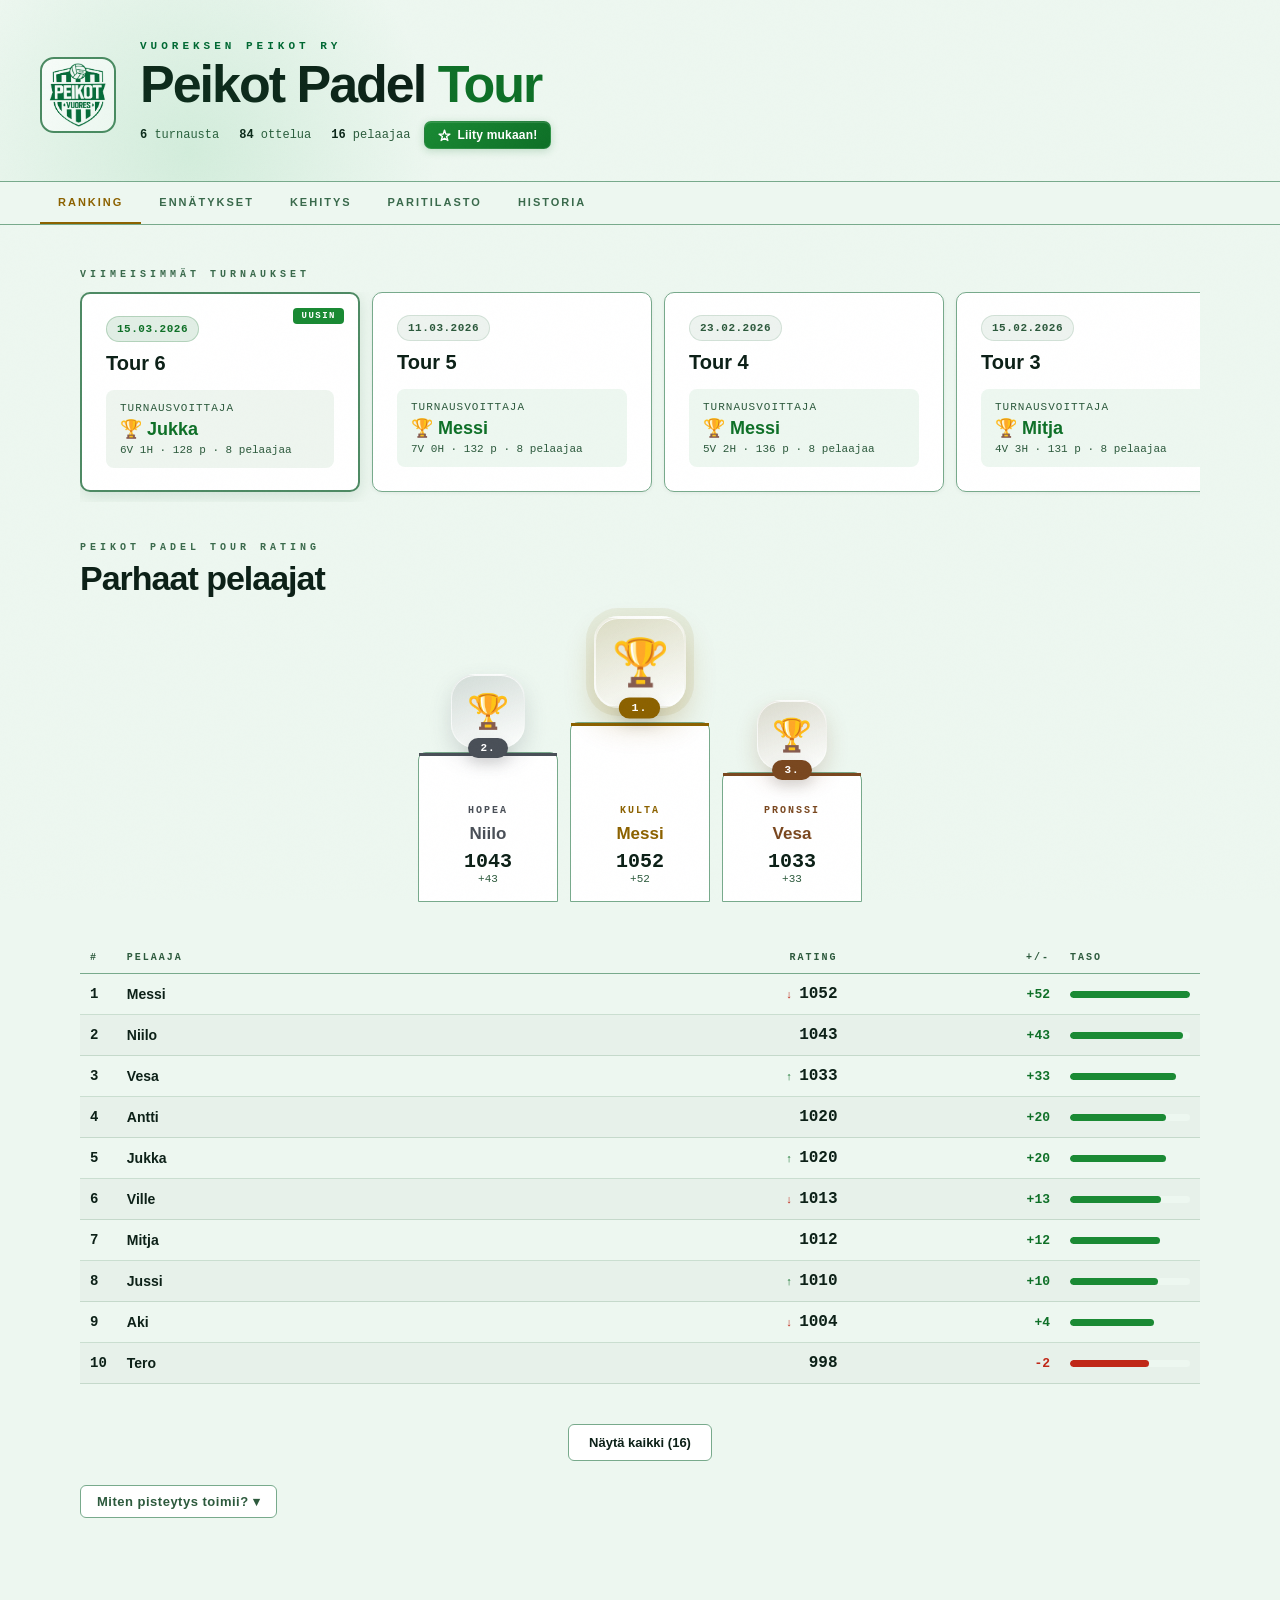
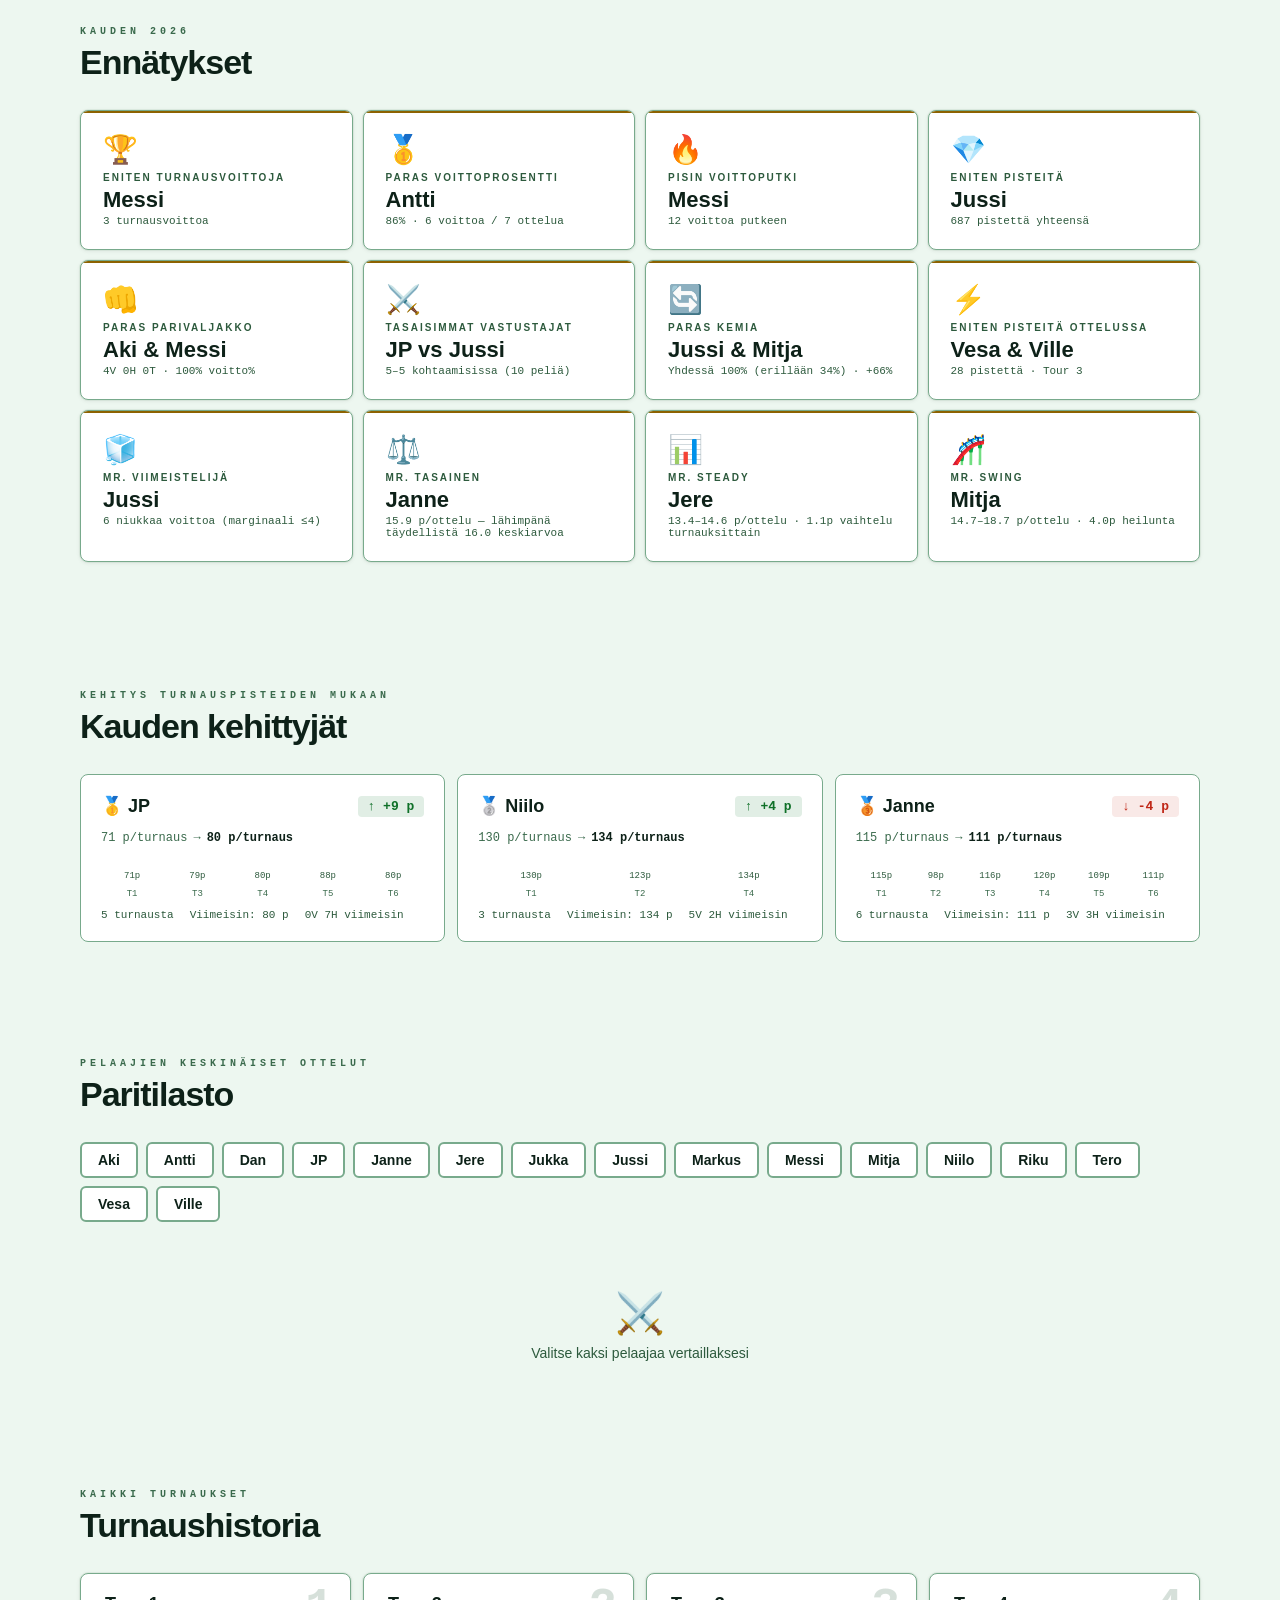
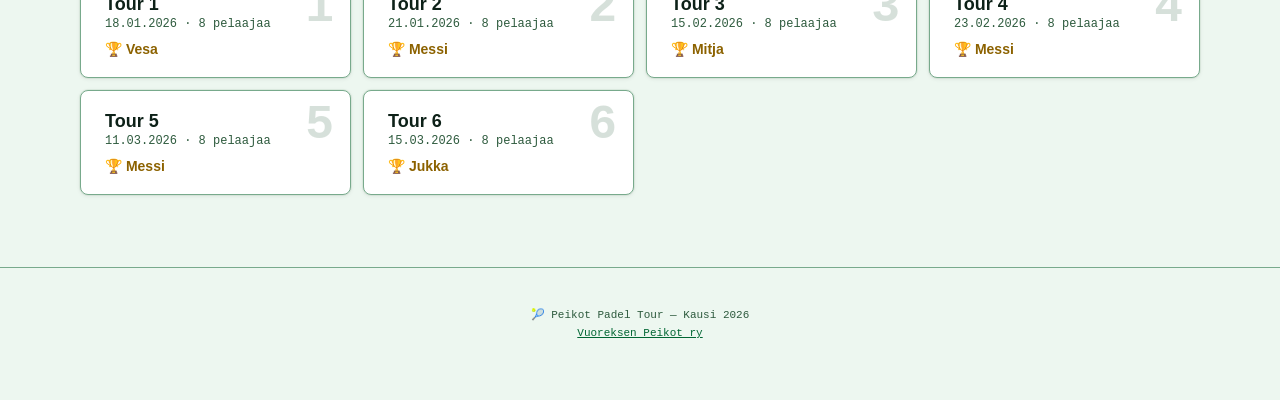
==== commit a6e42958: "liity mukaan" ====
--- a/index.html
+++ b/index.html
@@ -276,7 +276,7 @@
     <div class="hero-title">Peikot Padel <span>Tour</span></div>
     <div style="display:flex;align-items:center;flex-wrap:wrap;gap:14px">
       <div class="hero-sub" id="heroStats"></div>
-      <a href="americano.html" class="btn-americano"><svg width="13" height="13" viewBox="0 0 24 24" fill="none" stroke="currentColor" stroke-width="2.5" stroke-linecap="round" stroke-linejoin="round"><path d="M12 2l2.4 7.4H22l-6.2 4.5 2.4 7.4L12 17l-6.2 4.3 2.4-7.4L2 9.4h7.6z"/></svg>Luo Americano</a>
+      <a href="https://vuoreksenpeikot.yhdistysavain.fi/liity/" class="btn-americano"><svg width="13" height="13" viewBox="0 0 24 24" fill="none" stroke="currentColor" stroke-width="2.5" stroke-linecap="round" stroke-linejoin="round"><path d="M12 2l2.4 7.4H22l-6.2 4.5 2.4 7.4L12 17l-6.2 4.3 2.4-7.4L2 9.4h7.6z"/></svg>Liity mukaan!</a>
     </div>
   </div>
 </div>
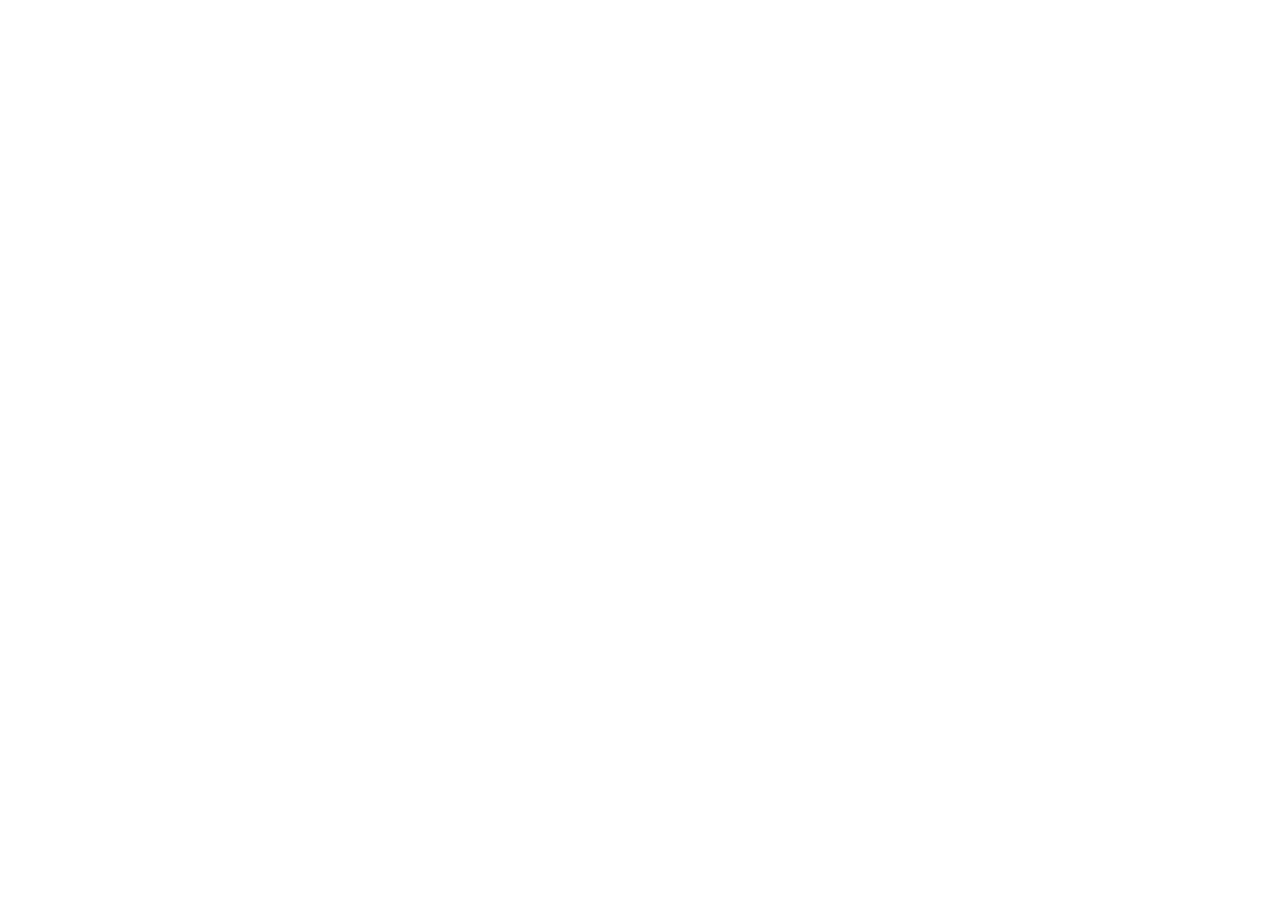
==== commit a16c03ae: "uusi repo ja sivusto" ====
--- a/index.html
+++ b/index.html
@@ -1,867 +1,13 @@
 <!DOCTYPE html>
 <html lang="fi">
 <head>
-<meta charset="UTF-8">
-<meta name="viewport" content="width=device-width, initial-scale=1.0">
-<meta name="description" content="Peikot Padel Tour 2026 – Vuoreksen Peikot ry:n padel-turnaussarjan tilastot, ranking ja tulokset.">
-<meta property="og:title" content="Peikot Padel Tour 2026">
-<meta property="og:description" content="Vuoreksen Peikkojen padel-turnaussarjan tilastot, ranking ja tulokset.">
-<meta property="og:type" content="website">
-<meta name="theme-color" content="#0d2118">
-<title>Peikot Padel Tour 2026</title>
-<link href="fonts.css" rel="stylesheet">
-<style>
-:root {
-  --bg: #edf7f0;
-  --bg2: #e0f0e6;
-  --card: #ffffff;
-  --card2: #f2faf5;
-  --border: #78aa8c;
-  --border2: #4e8a64;
-  --ink: #0d2118;
-  --ink2: #2d5a3d;
-  --ink3: #3a6a4c;
-  --accent: #8c6200;
-  --accent-glow: rgba(140,98,0,0.10);
-  --green: #1a8a34;
-  --green-bright: #0f7028;
-  --red: #c02818;
-  --red-dim: rgba(192,40,24,0.10);
-  --blue: #1a60b0;
-  --gold: #8c6200;
-  --silver: #4a5058;
-  --bronze: #7a4820;
-  --white: #0d2118;
-}
-*{margin:0;padding:0;box-sizing:border-box}
-html{scroll-behavior:smooth}
-body{background:var(--bg);color:var(--ink);font-family:'Syne',sans-serif;min-height:100vh;overflow-x:hidden}
-body::after{content:'';position:fixed;inset:0;background-image:url("data:image/svg+xml,%3Csvg viewBox='0 0 512 512' xmlns='http://www.w3.org/2000/svg'%3E%3Cfilter id='n'%3E%3CfeTurbulence type='fractalNoise' baseFrequency='0.8' numOctaves='4' stitchTiles='stitch'/%3E%3C/filter%3E%3Crect width='100%25' height='100%25' filter='url(%23n)' opacity='0.03'/%3E%3C/svg%3E");pointer-events:none;z-index:99;opacity:.15}
-
-/* HERO */
-.hero{position:relative;padding:40px 40px 32px;overflow:hidden;display:flex;align-items:center;gap:24px;flex-wrap:wrap;border-bottom:1px solid var(--border)}
-.hero::before{content:'';position:absolute;top:-100px;left:-60px;width:500px;height:500px;border-radius:50%;background:radial-gradient(circle,rgba(20,160,70,0.12) 0%,transparent 70%);pointer-events:none}
-.hero-logo{width:76px;height:76px;border-radius:14px;overflow:hidden;flex-shrink:0;border:2px solid var(--border2);background:var(--card)}
-.hero-logo img{width:100%;height:100%;object-fit:cover}
-.hero-text{flex:1;min-width:200px}
-.hero-eyebrow{font-family:'JetBrains Mono',monospace;font-size:11px;font-weight:600;letter-spacing:4px;text-transform:uppercase;color:#006633;margin-bottom:8px}
-.hero-title{font-size:clamp(28px,6vw,52px);font-weight:800;letter-spacing:-2px;line-height:.95}
-.hero-title span{color:var(--green-bright)}
-.hero-sub{font-family:'JetBrains Mono',monospace;font-size:12px;color:var(--ink2);margin-top:12px;display:flex;gap:20px;flex-wrap:wrap}
-.hero-sub b{color:var(--white);font-weight:600}
-.btn-americano{display:inline-flex;align-items:center;gap:6px;padding:6px 13px;margin-top:12px;background:linear-gradient(135deg,var(--green) 0%,var(--green-bright) 100%);color:#fff;border-radius:7px;font-family:'Syne',sans-serif;font-size:12px;font-weight:700;text-decoration:none;letter-spacing:.2px;box-shadow:0 2px 8px rgba(15,112,40,0.22),inset 0 1px 0 rgba(255,255,255,0.12);border:1px solid rgba(255,255,255,0.10);transition:transform .15s,box-shadow .15s;white-space:nowrap}
-.btn-americano:hover{transform:translateY(-2px);box-shadow:0 8px 22px rgba(15,112,40,0.36),inset 0 1px 0 rgba(255,255,255,0.15)}
-.btn-americano:active{transform:translateY(0);box-shadow:0 2px 8px rgba(15,112,40,0.2)}
-
-/* NAV */
-.nav{position:sticky;top:0;z-index:100;background:rgba(237,247,240,0.97);backdrop-filter:blur(16px);border-bottom:1px solid var(--border);padding:0 40px;display:flex;gap:0;overflow-x:auto}
-.nav a{padding:14px 18px;font-size:11px;font-weight:700;letter-spacing:2px;text-transform:uppercase;color:var(--ink3);text-decoration:none;border-bottom:2px solid transparent;transition:all .15s;white-space:nowrap}
-.nav a:hover{color:var(--ink2)}
-.nav a.active{color:var(--accent);border-bottom-color:var(--accent)}
-
-section{padding:44px 40px;max-width:1200px;margin:0 auto}
-.sec-label{font-family:'JetBrains Mono',monospace;font-size:10px;font-weight:600;letter-spacing:4px;text-transform:uppercase;color:var(--ink3);margin-bottom:6px}
-.sec-title{font-size:clamp(22px,4vw,34px);font-weight:800;letter-spacing:-1px;margin-bottom:28px;color:var(--white)}
-
-/* PLAYER CHIPS */
-.player-chips{display:flex;flex-wrap:wrap;gap:8px;margin-bottom:28px}
-.p-chip{padding:8px 16px;border:2px solid var(--border);background:var(--card);border-radius:6px;font-family:'Syne',sans-serif;font-size:14px;font-weight:700;cursor:pointer;transition:all .15s;color:var(--ink)}
-.p-chip:hover{border-color:var(--border2);background:var(--card2)}
-.p-chip.active{background:var(--green);border-color:var(--green);color:var(--bg)}
-.p-chip.sel1{background:var(--accent);border-color:var(--accent);color:var(--bg)}
-.p-chip.sel2{background:var(--blue);border-color:var(--blue);color:#fff}
-
-/* PODIUM */
-.podium{display:flex;justify-content:center;align-items:flex-end;gap:12px;margin-bottom:40px;flex-wrap:wrap}
-.podium-col{text-align:center}
-.podium-top{display:flex;flex-direction:column;align-items:center;margin-bottom:-6px;position:relative;z-index:2;transform:translateY(var(--podium-lift,0))}
-.podium-trophy{width:var(--podium-size,78px);height:var(--podium-size,78px);border-radius:24px;display:flex;align-items:center;justify-content:center;font-size:var(--podium-icon-size,38px);border:1px solid rgba(255,255,255,0.45);background:linear-gradient(160deg,var(--podium-soft),rgba(255,255,255,0.9));box-shadow:0 10px 22px var(--podium-glow),inset 0 1px 0 rgba(255,255,255,0.8)}
-.podium-col.first .podium-trophy{border-width:2px;box-shadow:0 16px 30px rgba(140,98,0,0.24),0 0 0 8px rgba(140,98,0,0.08),inset 0 1px 0 rgba(255,255,255,0.85)}
-.podium-col.first .podium-place{transform:scale(1.06)}
-.podium-place{margin-top:-10px;padding:4px 12px;border-radius:999px;background:var(--podium-color);color:#fff;font-family:'JetBrains Mono',monospace;font-size:11px;font-weight:700;letter-spacing:1px;box-shadow:0 6px 14px rgba(0,0,0,0.12)}
-.podium-note{font-family:'JetBrains Mono',monospace;font-size:10px;font-weight:700;letter-spacing:2px;text-transform:uppercase;color:var(--podium-color);margin-bottom:8px}
-.podium-bar{width:140px;background:var(--card);border:1px solid var(--border);border-radius:8px 8px 0 0;display:flex;flex-direction:column;align-items:center;justify-content:flex-end;padding:20px 12px 16px;position:relative}
-.podium-bar::before{content:'';position:absolute;top:0;left:0;right:0;height:3px}
-.podium-col:nth-child(1) .podium-bar::before{background:var(--silver)}
-.podium-col:nth-child(2) .podium-bar::before{background:var(--gold)}
-.podium-col:nth-child(3) .podium-bar::before{background:var(--bronze)}
-.podium-rank{font-family:'JetBrains Mono',monospace;font-size:40px;font-weight:700;line-height:1;margin-bottom:4px}
-.podium-col:nth-child(1) .podium-rank{color:var(--silver)}
-.podium-col:nth-child(2) .podium-rank{color:var(--gold)}
-.podium-col:nth-child(3) .podium-rank{color:var(--bronze)}
-.podium-name{font-size:17px;font-weight:800;margin-bottom:2px;color:var(--white)}
-.podium-stat{font-family:'JetBrains Mono',monospace;font-size:11px;color:var(--ink2)}
-.podium-trophies{font-size:16px;margin-top:4px}
-
-/* TABLE */
-.lb-table{width:100%;border-collapse:collapse;margin-bottom:40px}
-.lb-table th{font-family:'JetBrains Mono',monospace;font-size:10px;font-weight:600;letter-spacing:2px;text-transform:uppercase;color:var(--ink2);text-align:left;padding:10px;border-bottom:1px solid var(--border)}
-.lb-table th.r{text-align:right}
-.lb-table th.c{text-align:center}
-.lb-table td{padding:11px 10px;border-bottom:1px solid rgba(0,80,30,0.15);font-size:14px;vertical-align:middle;color:var(--ink)}
-.lb-table tbody tr:nth-child(even){background:rgba(0,0,0,0.025)}
-.lb-table td.r{text-align:right;font-family:'JetBrains Mono',monospace;font-size:13px}
-.lb-table tr{cursor:pointer;transition:background .1s}
-.lb-table tr:hover{background:rgba(0,100,40,0.06)}
-.lb-rank{font-family:'JetBrains Mono',monospace;font-size:13px;font-weight:700;color:var(--ink2);width:28px}
-.lb-name{font-weight:700;font-size:15px;color:var(--white)}
-.lb-bar-cell{width:140px}
-.lb-bar-wrap{height:7px;background:var(--bg);border-radius:4px;overflow:hidden;display:flex}
-.lb-bar-w{height:100%;background:var(--green);border-radius:4px 0 0 4px}
-.lb-bar-t{height:100%;background:var(--ink3)}
-.lb-bar-l{height:100%;background:var(--red);border-radius:0 4px 4px 0}
-.trophy-cell{font-size:14px;text-align:center}
-
-/* AWARDS */
-.awards{display:grid;grid-template-columns:repeat(auto-fill,minmax(250px,1fr));gap:10px;margin-bottom:40px}
-.award-card{background:var(--card);border:1px solid var(--border);border-radius:8px;padding:22px;position:relative;overflow:hidden;box-shadow:0 1px 4px rgba(0,0,0,0.08),0 0 0 1px rgba(0,80,30,0.06)}
-.award-card::before{content:'';position:absolute;top:0;left:0;right:0;height:2px;background:var(--accent)}
-.award-icon{font-size:28px;margin-bottom:6px}
-.award-title{font-size:10px;font-weight:700;letter-spacing:2px;text-transform:uppercase;color:var(--ink2);margin-bottom:4px}
-.award-value{font-size:22px;font-weight:800;margin-bottom:2px;color:var(--white)}
-.award-desc{font-family:'JetBrains Mono',monospace;font-size:11px;color:var(--ink2)}
-
-/* H2H */
-.h2h-box{background:var(--card);border:2px solid var(--border2);border-radius:10px;padding:28px;margin-bottom:28px;display:grid;grid-template-columns:1fr auto 1fr;gap:20px;align-items:center}
-.h2h-side{text-align:center}
-.h2h-name{font-size:26px;font-weight:800;margin-bottom:2px}
-.h2h-wins{font-family:'JetBrains Mono',monospace;font-size:44px;font-weight:700;line-height:1;color:var(--green-bright)}
-.h2h-sub{font-size:11px;color:var(--ink2);margin-top:2px}
-.h2h-center{text-align:center;color:var(--ink)}
-
-/* TOUR CARDS */
-.tour-grid{display:grid;grid-template-columns:repeat(auto-fill,minmax(260px,1fr));gap:12px;margin-bottom:28px}
-.tour-card{background:var(--card);border:1px solid var(--border);border-radius:8px;padding:20px 24px;cursor:pointer;transition:all .15s;position:relative;overflow:hidden;box-shadow:0 1px 4px rgba(0,0,0,0.08),0 0 0 1px rgba(0,80,30,0.06)}
-.tour-card:hover{border-color:var(--accent);transform:translateY(-2px)}
-.tour-card .tour-num{font-family:'JetBrains Mono',monospace;font-size:48px;font-weight:700;color:var(--ink3);line-height:1;position:absolute;right:16px;top:10px;opacity:.2}
-.tour-card .tour-name{font-size:18px;font-weight:800;margin-bottom:2px;color:var(--white)}
-.tour-card .tour-date{font-family:'JetBrains Mono',monospace;font-size:12px;color:var(--ink2);margin-bottom:10px}
-.tour-card .tour-winner{font-size:14px;color:var(--ink)}
-.tour-card .tour-winner b{color:var(--gold)}
-
-/* PLAYER DETAIL OVERLAY (from v1) */
-.detail-overlay{display:none;position:fixed;inset:0;z-index:200;background:rgba(0,0,0,0.75);backdrop-filter:blur(8px);overflow-y:auto;-webkit-overflow-scrolling:touch;padding:40px 20px}
-.detail-overlay.open{display:block}
-.detail-panel{max-width:900px;margin:0 auto;background:var(--bg2);border:1px solid var(--border);border-radius:12px;padding:36px 40px;position:relative}
-.detail-close{position:absolute;top:16px;right:20px;background:none;border:none;color:var(--ink2);font-size:28px;cursor:pointer;font-family:'Syne',sans-serif}
-.detail-close:hover{color:var(--white)}
-.detail-name{font-size:36px;font-weight:800;color:var(--white)}
-.detail-sub{font-family:'JetBrains Mono',monospace;font-size:13px;color:var(--ink2);margin-bottom:24px}
-
-.d-stats{display:grid;grid-template-columns:repeat(auto-fill,minmax(110px,1fr));gap:8px;margin-bottom:24px}
-.d-stat{background:var(--card);border:1px solid var(--border);border-radius:6px;padding:12px;box-shadow:0 1px 3px rgba(0,0,0,0.06)}
-.d-stat-label{font-size:9px;letter-spacing:2px;text-transform:uppercase;color:var(--ink2);margin-bottom:2px}
-.d-stat-val{font-family:'JetBrains Mono',monospace;font-size:22px;font-weight:700}
-
-.sub-title{font-family:'JetBrains Mono',monospace;font-size:10px;font-weight:600;letter-spacing:3px;text-transform:uppercase;color:var(--ink3);margin-bottom:10px;margin-top:8px;display:flex;align-items:center;gap:12px}
-.sub-title::after{content:'';flex:1;height:1px;background:var(--border)}
-
-.placement-row{display:flex;gap:8px;flex-wrap:wrap;margin-bottom:20px}
-.placement{background:var(--card);border:1px solid var(--border);border-radius:6px;padding:10px 14px;text-align:center;min-width:80px}
-.placement-tour{font-family:'JetBrains Mono',monospace;font-size:10px;color:var(--ink2)}
-.placement-rank{font-size:24px;font-weight:800}
-.placement-pts{font-family:'JetBrains Mono',monospace;font-size:11px;color:var(--ink2)}
-
-.partner-row{display:flex;align-items:center;gap:10px;padding:7px 0;border-bottom:1px solid rgba(0,80,30,0.15);font-size:14px}
-.partner-name{font-weight:700;width:80px;color:var(--white)}
-.partner-record{font-family:'JetBrains Mono',monospace;font-size:12px;color:var(--ink2);width:70px}
-.partner-bar{flex:1;height:6px;background:var(--bg);border-radius:3px;overflow:hidden}
-.partner-bar-fill{height:100%;border-radius:3px}
-.partner-pct{font-family:'JetBrains Mono',monospace;font-size:13px;font-weight:600;width:40px;text-align:right}
-
-.badges-row{display:flex;flex-wrap:wrap;gap:8px;margin-bottom:20px}
-.badge-chip{display:inline-flex;align-items:center;gap:8px;padding:8px 14px;border-radius:8px;background:var(--card);border:1px solid var(--border)}
-.badge-chip-icon{font-size:20px;line-height:1}
-.badge-chip-text{display:flex;flex-direction:column;gap:2px}
-.badge-chip-label{font-size:12px;font-weight:700;color:var(--white);line-height:1.2}
-.badge-chip-desc{font-family:'JetBrains Mono',monospace;font-size:10px;color:var(--ink2)}
-
-/* MATCH ROW */
-.match-list{display:flex;flex-direction:column;gap:5px;margin-bottom:28px}
-.match-row{background:var(--card);border:1px solid var(--border);border-radius:6px;padding:10px 14px;display:grid;grid-template-columns:70px 1fr auto 1fr 60px;align-items:center;gap:8px;font-size:14px;box-shadow:0 1px 3px rgba(0,0,0,0.06)}
-.match-meta{font-family:'JetBrains Mono',monospace;font-size:10px;color:var(--ink2)}
-.match-team{font-weight:600;color:var(--ink)}
-.match-team.right{text-align:right}
-.match-score{font-family:'JetBrains Mono',monospace;font-size:20px;font-weight:700;text-align:center;letter-spacing:1px}
-.match-score .w{color:var(--green-bright)}
-.match-score .l{color:var(--red)}
-.match-score .t{color:var(--ink3)}
-.match-badge{text-align:center;font-family:'JetBrains Mono',monospace;font-size:9px;font-weight:700;letter-spacing:1px;padding:3px 6px;border-radius:3px}
-.match-badge.W{background:rgba(15,112,40,0.12);color:var(--green-bright)}
-.match-badge.L{background:var(--red-dim);color:var(--red)}
-.match-badge.T{background:rgba(74,128,96,0.12);color:var(--ink2)}
-
-.match-filter-bar{display:flex;gap:6px;flex-wrap:wrap;margin-bottom:12px}
-.match-filter-btn{padding:5px 14px;border:1.5px solid var(--border);background:var(--card);border-radius:5px;font-family:'Syne',sans-serif;font-size:12px;font-weight:700;cursor:pointer;color:var(--ink2);transition:all .15s}
-.match-filter-btn:hover{border-color:var(--border2);color:var(--ink)}
-.match-filter-btn.active{background:var(--ink);border-color:var(--ink);color:var(--bg)}
-.match-filter-btn.active.f-w{background:var(--green);border-color:var(--green);color:var(--bg)}
-.match-filter-btn.active.f-l{background:var(--red);border-color:var(--red);color:#fff}
-.match-filter-btn.active.f-t{background:var(--silver);border-color:var(--silver);color:#fff}
-
-.empty-state{text-align:center;padding:40px 20px;color:var(--ink2);font-size:14px}
-.empty-state .big{font-size:40px;margin-bottom:8px}
-
-footer{text-align:center;padding:40px;border-top:1px solid var(--border);font-family:'JetBrains Mono',monospace;font-size:11px;color:var(--ink2)}
-footer a{color:#006633;text-decoration:underline}
-footer a:hover{text-decoration:underline}
-
-
-/* KEHITYS */
-.kehitys-grid{display:grid;grid-template-columns:repeat(auto-fill,minmax(340px,1fr));gap:12px;margin-bottom:28px}
-.kehitys-card{background:var(--card);border:1px solid var(--border);border-radius:8px;padding:20px;cursor:pointer;transition:all .15s}
-.kehitys-card:hover{border-color:var(--border2)}
-.kehitys-header{display:flex;justify-content:space-between;align-items:center;margin-bottom:14px}
-.kehitys-name{font-size:18px;font-weight:800;color:var(--white)}
-.kehitys-badge{font-family:'JetBrains Mono',monospace;font-size:13px;font-weight:700;padding:3px 10px;border-radius:4px}
-.kehitys-badge.up{background:rgba(15,112,40,0.12);color:var(--green-bright)}
-.kehitys-badge.down{background:var(--red-dim);color:var(--red)}
-.kehitys-badge.flat{background:rgba(74,128,96,0.12);color:var(--ink2)}
-.kehitys-sparkline{display:flex;align-items:flex-end;gap:3px;height:48px;margin-bottom:10px}
-.kehitys-bar{flex:1;border-radius:3px 3px 0 0;min-width:0;position:relative;transition:height .3s}
-.kehitys-bar-label{position:absolute;top:-16px;left:50%;transform:translateX(-50%);font-family:'JetBrains Mono',monospace;font-size:9px;color:var(--ink2);white-space:nowrap}
-.kehitys-bar-tour{text-align:center;font-family:'JetBrains Mono',monospace;font-size:9px;color:var(--ink3);margin-top:2px}
-.kehitys-meta{display:flex;gap:16px;font-family:'JetBrains Mono',monospace;font-size:11px;color:var(--ink2)}
-.kehitys-arrow{display:flex;align-items:center;gap:6px;margin-bottom:6px;font-family:'JetBrains Mono',monospace;font-size:12px}
-.kehitys-arrow .from{color:var(--ink3)}.kehitys-arrow .to{color:var(--white);font-weight:700}
-.kehitys-arrow .arr{color:var(--ink3)}
-
-@keyframes fadeUp{from{opacity:0;transform:translateY(16px)}to{opacity:1;transform:translateY(0)}}
-.fade-up{animation:fadeUp .4s ease both}
-
-/* HORIZONTAL SCROLL */
-.h-scroll{display:flex;gap:12px;overflow-x:auto;padding-bottom:10px;-webkit-overflow-scrolling:touch}
-.h-scroll::-webkit-scrollbar{height:4px}
-.h-scroll::-webkit-scrollbar-track{background:var(--bg)}
-.h-scroll::-webkit-scrollbar-thumb{background:var(--border);border-radius:2px}
-.h-scroll-label{font-family:'JetBrains Mono',monospace;font-size:10px;font-weight:600;letter-spacing:3px;text-transform:uppercase;color:var(--ink3);margin-bottom:10px}
-
-/* SKIP LINK */
-.skip-link{position:absolute;top:-100px;left:16px;background:var(--green);color:white;padding:8px 16px;border-radius:0 0 6px 6px;font-size:13px;font-weight:700;z-index:9999;text-decoration:none;transition:top .2s}
-.skip-link:focus{top:0}
-
-/* SCROLL-TO-TOP */
-.scroll-top{position:fixed;bottom:24px;right:24px;width:44px;height:44px;border-radius:50%;background:var(--green);color:white;border:none;font-size:20px;cursor:pointer;opacity:0;visibility:hidden;transition:all .25s;z-index:150;box-shadow:0 4px 14px rgba(0,0,0,0.2);display:flex;align-items:center;justify-content:center}
-.scroll-top.visible{opacity:1;visibility:visible}
-.scroll-top:hover{background:var(--green-bright);transform:translateY(-2px)}
-
-/* MOBILE */
-@media(max-width:700px){
-  .hero,.nav,section,footer{padding-left:16px;padding-right:16px}
-  .podium-bar{width:100px;padding:14px 8px 12px}
-  .podium-rank{font-size:28px}
-  .podium-name{font-size:14px}
-  .lb-bar-cell{display:none}
-  .detail-panel{padding:24px 20px}
-  .detail-name{font-size:28px}
-  .match-row{grid-template-columns:1fr auto 1fr !important;gap:6px !important;padding:12px !important}
-  .match-row .match-meta{grid-column:1/-1;text-align:center;border-bottom:1px solid rgba(0,80,30,0.1);padding-bottom:6px;margin-bottom:2px}
-  .match-row .match-badge{grid-column:1/-1;text-align:center}
-  .match-team.right{text-align:right !important}
-  .h2h-box{grid-template-columns:1fr auto 1fr !important;gap:12px}
-  .h2h-name{font-size:18px}
-  .h2h-wins{font-size:32px}
-  .kehitys-grid{grid-template-columns:1fr}
-}
-</style>
+  <meta charset="UTF-8">
+  <meta http-equiv="refresh" content="0; url=https://padel.vuoreksenpeikot.fi">
+  <link rel="canonical" href="https://padel.vuoreksenpeikot.fi">
+  <title>Peikot Padel Tour – Uudelleenohjaus</title>
+  <script>window.location.replace("https://padel.vuoreksenpeikot.fi");</script>
 </head>
 <body>
-
-<a href="#ranking" class="skip-link">Siirry sisältöön</a>
-
-<div class="hero">
-  <div class="hero-logo"><img src="logo.png" alt="Peikot" onerror="this.parentElement.innerHTML='🏓'"></div>
-  <div class="hero-text">
-    <div class="hero-eyebrow">Vuoreksen Peikot ry</div>
-    <div class="hero-title">Peikot Padel <span>Tour</span></div>
-    <div style="display:flex;align-items:center;flex-wrap:wrap;gap:14px">
-      <div class="hero-sub" id="heroStats"></div>
-      <a href="https://vuoreksenpeikot.yhdistysavain.fi/liity/" class="btn-americano"><svg width="13" height="13" viewBox="0 0 24 24" fill="none" stroke="currentColor" stroke-width="2.5" stroke-linecap="round" stroke-linejoin="round"><path d="M12 2l2.4 7.4H22l-6.2 4.5 2.4 7.4L12 17l-6.2 4.3 2.4-7.4L2 9.4h7.6z"/></svg>Liity mukaan!</a>
-    </div>
-  </div>
-</div>
-
-<nav class="nav" role="navigation" aria-label="Päänavigaatio">
-  <a href="#ranking" data-sec="ranking">Ranking</a>
-  <a href="#palkinnot" data-sec="palkinnot">Ennätykset</a>
-  <a href="#kehitys" data-sec="kehitys">Kehitys</a>
-  <a href="#h2h" data-sec="h2h">Paritilasto</a>
-  <a href="#turnaukset" data-sec="turnaukset">Historia</a>
-</nav>
-
-<section id="ranking">
-  <div id="recentActivity" style="margin-bottom:40px"></div>
-
-  <div>
-    <div class="sec-label">Peikot Padel Tour Rating</div>
-    <div class="sec-title">Parhaat pelaajat</div>
-    <div id="eloContent"></div>
-  </div>
-</section>
-
-<section id="palkinnot">
-  <div class="sec-label">Kauden 2026</div>
-  <div class="sec-title">Ennätykset</div>
-  <div class="awards" id="awards"></div>
-</section>
-
-<section id="kehitys">
-  <div class="sec-label">Kehitys turnauspisteiden mukaan</div>
-  <div class="sec-title">Kauden kehittyjät</div>
-  <div id="kehitysContent"></div>
-</section>
-
-<section id="h2h">
-  <div class="sec-label">Pelaajien keskinäiset ottelut</div>
-  <div class="sec-title">Paritilasto</div>
-  <div class="player-chips" id="h2hChips"></div>
-  <div id="h2hContent"><div class="empty-state"><div class="big">⚔️</div>Valitse kaksi pelaajaa vertaillaksesi</div></div>
-</section>
-
-<section id="turnaukset">
-  <div class="sec-label">Kaikki turnaukset</div>
-  <div class="sec-title">Turnaushistoria</div>
-  <div class="tour-grid" id="tourGrid"></div>
-  <div id="tourDetail"></div>
-</section>
-
-<!-- PLAYER DETAIL OVERLAY -->
-<div class="detail-overlay" id="detailOverlay">
-  <div class="detail-panel" id="detailPanel"></div>
-</div>
-
-<!-- TOURNAMENT REPORT OVERLAY -->
-<div class="detail-overlay" id="reportOverlay">
-  <div class="detail-panel" id="reportPanel"></div>
-</div>
-
-<button class="scroll-top" id="scrollTop" onclick="window.scrollTo({top:0,behavior:'smooth'})" aria-label="Takaisin ylös">↑</button>
-
-<footer>
-  <div style="margin-bottom:6px">&#127934; Peikot Padel Tour &mdash; Kausi 2026</div>
-  <div><a href="https://vuoreksenpeikot.yhdistysavain.fi" target="_blank" rel="noopener noreferrer">Vuoreksen Peikot ry</a></div>
-</footer>
-
-<script src="data/data.js?v=5"></script>
-<script>
-// HELPERS
-function esc(s){return String(s).replace(/&/g,'&amp;').replace(/</g,'&lt;').replace(/>/g,'&gt;').replace(/"/g,'&quot;')}
-function pIn(m,p){return m.a.includes(p)||m.b.includes(p)}
-function pTeam(m,p){return m.a.includes(p)?'a':'b'}
-function res(m,p){const t=pTeam(m,p);const ms=t==='a'?m.sa:m.sb;const os=t==='a'?m.sb:m.sa;return ms>os?'W':ms<os?'L':'T'}
-function myS(m,p){return pTeam(m,p)==='a'?m.sa:m.sb}
-function opS(m,p){return pTeam(m,p)==='a'?m.sb:m.sa}
-function partner(m,p){const t=pTeam(m,p)==='a'?m.a:m.b;return t.find(x=>x!==p)}
-function playerStats(p){const ms=M.filter(m=>pIn(m,p));const w=ms.filter(m=>res(m,p)==='W').length;const l=ms.filter(m=>res(m,p)==='L').length;const t=ms.filter(m=>res(m,p)==='T').length;const pts=ms.reduce((a,m)=>a+myS(m,p),0);const conc=ms.reduce((a,m)=>a+opS(m,p),0);const tours=[...new Set(ms.map(m=>m.t))].length;return{name:p,matches:ms.length,w,l,t,pts,conc,diff:pts-conc,tours,winPct:ms.length?w/ms.length:0}}
-function getTourWinner(ti){const tM=M.filter(m=>m.t===ti);const tP=[...new Set(tM.flatMap(m=>[...m.a,...m.b]))];const st=tP.map(p=>{const ms=tM.filter(m=>pIn(m,p));const pts=ms.reduce((a,m)=>a+myS(m,p),0);const conc=ms.reduce((a,m)=>a+opS(m,p),0);const w=ms.filter(m=>res(m,p)==='W').length;return{name:p,pts,diff:pts-conc,w,conc}}).sort((a,b)=>b.pts-a.pts||b.diff-a.diff||b.w-a.w||a.conc-b.conc);return st.length?st[0].name:''}
-function getTourWinsMap(){const map={};TOURS.forEach((_,ti)=>{const w=getTourWinner(ti);map[w]=(map[w]||0)+1});return map}
-
-// HERO
-function renderHero(){document.getElementById('heroStats').innerHTML=`<span><b>${TOURS.length}</b> turnausta</span><span><b>${M.length}</b> ottelua</span><span><b>${PLAYERS.length}</b> pelaajaa</span>`}
-
-// RECENT ACTIVITY
-function renderRecentActivity(){
-  const tourCards=[...TOURS].reverse().map((tour,i)=>{
-    const ti=TOURS.length-1-i;const w=getTourWinner(ti);const tM=M.filter(m=>m.t===ti);
-    const n=[...new Set(tM.flatMap(m=>[...m.a,...m.b]))].length;
-    const wm=tM.filter(m=>pIn(m,w));const wins=wm.filter(m=>res(m,w)==='W').length;const losses=wm.filter(m=>res(m,w)==='L').length;
-    const wPts=wm.reduce((a,m)=>a+myS(m,w),0);
-    const isLatest=i===0;
-    return`<div onclick="openTournamentReport(${ti})" style="flex-shrink:0;width:280px;background:var(--card);border:${isLatest?'2px solid var(--border2)':'1px solid var(--border)'};border-radius:10px;padding:22px 24px;cursor:pointer;transition:all .2s;position:relative;overflow:hidden;box-shadow:${isLatest?'0 4px 16px rgba(0,80,30,0.13)':'0 1px 4px rgba(0,0,0,0.06)'}" onmouseover="this.style.transform='translateY(-3px)';this.style.boxShadow='0 8px 24px rgba(0,80,30,0.15)'" onmouseout="this.style.transform='';this.style.boxShadow='${isLatest?'0 4px 16px rgba(0,80,30,0.13)':'0 1px 4px rgba(0,0,0,0.06)'}'">
-      ${isLatest?`<div style="position:absolute;top:14px;right:14px;background:var(--green);color:white;font-family:'JetBrains Mono',monospace;font-size:9px;font-weight:700;letter-spacing:1.5px;padding:3px 8px;border-radius:4px">UUSIN</div>`:''}
-      <div style="display:inline-flex;align-items:center;gap:6px;font-family:'JetBrains Mono',monospace;font-size:11px;font-weight:700;letter-spacing:.5px;color:${isLatest?'var(--green-bright)':'var(--ink2)'};background:${isLatest?'rgba(15,112,40,0.12)':'rgba(78,138,100,0.10)'};border:1px solid ${isLatest?'rgba(15,112,40,0.22)':'rgba(78,138,100,0.18)'};border-radius:999px;padding:6px 10px;margin-bottom:10px">${tour.date}</div>
-      <div style="font-size:20px;font-weight:800;color:var(--white);line-height:1.1;margin-bottom:16px">${tour.name}</div>
-      <div style="background:${isLatest?'rgba(15,112,40,0.07)':'var(--bg)'};border-radius:8px;padding:12px 14px;margin-bottom:0">
-        <div style="font-size:11px;color:var(--ink2);margin-bottom:4px;font-family:'JetBrains Mono',monospace;text-transform:uppercase;letter-spacing:1px">Turnausvoittaja</div>
-        <div style="font-size:18px;font-weight:800;color:var(--green-bright)">🏆 ${w}</div>
-        <div style="font-family:'JetBrains Mono',monospace;font-size:11px;color:var(--ink2);margin-top:4px">${wins}V ${losses}H · ${wPts} p · ${n} pelaajaa</div>
-      </div>
-    </div>`;
-  }).join('');
-  document.getElementById('recentActivity').innerHTML=`<div class="sec-label" style="margin-bottom:12px">Viimeisimmät turnaukset</div><div class="h-scroll">${tourCards}</div>`;
-}
-
-// AWARDS
-function renderAwards(){
-  const stats=PLAYERS.map(playerStats);const tourWins=getTourWinsMap();
-  let mostPts={s:0};M.forEach(m=>{if(m.sa>mostPts.s)mostPts={s:m.sa,team:m.a,tour:m.t};if(m.sb>mostPts.s)mostPts={s:m.sb,team:m.b,tour:m.t}});
-  function getStreak(p){const ms=M.filter(m=>pIn(m,p));let max=0,cur=0;ms.forEach(m=>{if(res(m,p)==='W'){cur++;if(cur>max)max=cur}else cur=0});return max}
-  let bestStreak={name:'',streak:0};PLAYERS.forEach(p=>{const s=getStreak(p);if(s>bestStreak.streak)bestStreak={name:p,streak:s}});
-  const mostTW=Object.entries(tourWins).sort((a,b)=>b[1]-a[1])[0];
-  // Best win%
-  const bestWinPct=[...stats].sort((a,b)=>b.winPct-a.winPct||b.w-a.w)[0];
-  // Best pair (min 2 matches)
-  const pairMap={};M.forEach(m=>{const ka=[...m.a].sort().join('|');if(!pairMap[ka])pairMap[ka]={n:[...m.a].sort(),w:0,l:0,t:0};if(m.sa>m.sb)pairMap[ka].w++;else if(m.sa<m.sb)pairMap[ka].l++;else pairMap[ka].t++;const kb=[...m.b].sort().join('|');if(!pairMap[kb])pairMap[kb]={n:[...m.b].sort(),w:0,l:0,t:0};if(m.sb>m.sa)pairMap[kb].w++;else if(m.sb<m.sa)pairMap[kb].l++;else pairMap[kb].t++});
-  const bestPair=Object.values(pairMap).map(p=>({...p,tot:p.w+p.l+p.t,pct:p.w/(p.w+p.l+p.t)})).filter(p=>p.tot>=2).sort((a,b)=>b.pct-a.pct||b.w-a.w)[0];
-  // Close wins king (margin <=4)
-  const closeWins={};M.forEach(m=>{const d=Math.abs(m.sa-m.sb);if(d>0&&d<=4){const ws=m.sa>m.sb?m.a:m.b;ws.forEach(p=>{closeWins[p]=(closeWins[p]||0)+1})}});
-  const closeKing=Object.entries(closeWins).sort((a,b)=>b[1]-a[1])[0];
-  // Mr. Tasainen (closest avg to 16.0)
-  const avgDiffs=stats.map(s=>({name:s.name,avg:s.pts/s.matches,dist:Math.abs(s.pts/s.matches-16)})).sort((a,b)=>a.dist-b.dist)[0];
-  const mostPtsTotal=[...stats].sort((a,b)=>b.pts-a.pts)[0];
-  // Tasaisin riivaliteetti (pari jotka kohtaavat vastakkain tasaisesti)
-  const rivalries={};M.forEach(m=>{const pair=[...new Set([m.a[0],m.a[1],m.b[0],m.b[1]])];for(let i=0;i<pair.length;i++){for(let j=i+1;j<pair.length;j++){const a=pair[i],b=pair[j];if((m.a.includes(a)&&m.b.includes(b))||(m.b.includes(a)&&m.a.includes(b))){const k=[a,b].sort().join('|');if(!rivalries[k])rivalries[k]={a,b,aWins:0,bWins:0};if((m.a.includes(a)&&m.b.includes(b)&&m.sa>m.sb)||(m.b.includes(a)&&m.a.includes(b)&&m.sb>m.sa))rivalries[k].aWins++;else if((m.a.includes(a)&&m.b.includes(b)&&m.sa<m.sb)||(m.b.includes(a)&&m.a.includes(b)&&m.sb<m.sa))rivalries[k].bWins++}}}});
-  const balancedRivalries=Object.values(rivalries).filter(r=>r.aWins+r.bWins>=2).map(r=>({...r,diff:Math.abs(r.aWins-r.bWins),total:r.aWins+r.bWins})).sort((a,b)=>a.diff-b.diff||b.total-a.total)[0];
-
-  // Liima-pelaajat (parantavat toisiaan eniten)
-  const chemistryMap={};PLAYERS.forEach(p1=>{PLAYERS.forEach(p2=>{if(p1<p2){const together=M.filter(m=>(m.a.includes(p1)&&m.a.includes(p2))||(m.b.includes(p1)&&m.b.includes(p2)));if(together.length>=2){const p1Solo=M.filter(m=>pIn(m,p1)&&!together.includes(m));const p2Solo=M.filter(m=>pIn(m,p2)&&!together.includes(m));const togetherWinPct=together.filter(m=>res(m,p1)==='W').length/together.length;const p1SoloWinPct=p1Solo.length?p1Solo.filter(m=>res(m,p1)==='W').length/p1Solo.length:0;const p2SoloWinPct=p2Solo.length?p2Solo.filter(m=>res(m,p2)==='W').length/p2Solo.length:0;const avgSolo=(p1SoloWinPct+p2SoloWinPct)/2;const boost=togetherWinPct-avgSolo;const k=[p1,p2].sort().join('|');chemistryMap[k]={p1,p2,togetherWinPct,avgSolo,boost,games:together.length}}}});});
-  const bestChemistry=Object.values(chemistryMap).sort((a,b)=>b.boost-a.boost)[0];
-  // Mr. Swing — pelaaja jolla suurin heilunta turnauksesta toiseen
-  const swings={};PLAYERS.forEach(p=>{const tourData=TOURS.map((t,ti)=>{const tM=M.filter(m=>m.t===ti&&pIn(m,p));return{tour:ti,avg:tM.length?tM.reduce((a,m)=>a+myS(m,p),0)/tM.length:0}}).filter(t=>t.avg>0);if(tourData.length>=2){const avgs=tourData.map(t=>t.avg);const maxAvg=Math.max(...avgs);const minAvg=Math.min(...avgs);swings[p]={max:maxAvg,min:minAvg,swing:maxAvg-minAvg}}});
-  const mrSwing=Object.entries(swings).sort((a,b)=>b[1].swing-a[1].swing)[0];
-  const mrSteady=Object.entries(swings).sort((a,b)=>a[1].swing-b[1].swing)[0];
-  const awards=[];
-  if(mostTW) awards.push({icon:'🏆',title:'Eniten turnausvoittoja',value:mostTW[0],desc:`${mostTW[1]} turnausvoittoa`});
-  if(bestWinPct) awards.push({icon:'🥇',title:'Paras voittoprosentti',value:bestWinPct.name,desc:`${Math.round(bestWinPct.winPct*100)}% · ${bestWinPct.w} voittoa / ${bestWinPct.matches} ottelua`});
-  if(bestStreak.name) awards.push({icon:'🔥',title:'Pisin voittoputki',value:bestStreak.name,desc:`${bestStreak.streak} voittoa putkeen`});
-  if(mostPtsTotal) awards.push({icon:'💎',title:'Eniten pisteitä',value:mostPtsTotal.name,desc:`${mostPtsTotal.pts} pistettä yhteensä`});
-  if(bestPair) awards.push({icon:'👊',title:'Paras parivaljakko',value:bestPair.n.join(' & '),desc:`${bestPair.w}V ${bestPair.l}H ${bestPair.t}T · ${Math.round(bestPair.pct*100)}% voitto%`});
-  if(balancedRivalries) awards.push({icon:'⚔️',title:'Tasaisimmat vastustajat',value:`${balancedRivalries.a} vs ${balancedRivalries.b}`,desc:`${balancedRivalries.aWins}–${balancedRivalries.bWins} kohtaamisissa (${balancedRivalries.total} peliä)`});
-  if(bestChemistry) awards.push({icon:'🔄',title:'Paras kemia',value:`${bestChemistry.p1} & ${bestChemistry.p2}`,desc:`Yhdessä ${Math.round(bestChemistry.togetherWinPct*100)}% (erillään ${Math.round(bestChemistry.avgSolo*100)}%) · +${Math.round(bestChemistry.boost*100)}%`});
-  if(mostPts.s>0) awards.push({icon:'⚡',title:'Eniten pisteitä ottelussa',value:mostPts.team.join(' & '),desc:`${mostPts.s} pistettä · ${TOURS[mostPts.tour].name}`});
-  if(closeKing) awards.push({icon:'🧊',title:'Mr. Viimeistelijä',value:closeKing[0],desc:`${closeKing[1]} niukkaa voittoa (marginaali ≤4)`});
-  if(avgDiffs) awards.push({icon:'⚖️',title:'Mr. Tasainen',value:avgDiffs.name,desc:`${avgDiffs.avg.toFixed(1)} p/ottelu — lähimpänä täydellistä 16.0 keskiarvoa`});
-  if(mrSteady) awards.push({icon:'📊',title:'Mr. Steady',value:mrSteady[0],desc:`${mrSteady[1].min.toFixed(1)}–${mrSteady[1].max.toFixed(1)} p/ottelu · ${mrSteady[1].swing.toFixed(1)}p vaihtelu turnauksittain`});
-  if(mrSwing) awards.push({icon:'🎢',title:'Mr. Swing',value:mrSwing[0],desc:`${mrSwing[1].min.toFixed(1)}–${mrSwing[1].max.toFixed(1)} p/ottelu · ${mrSwing[1].swing.toFixed(1)}p heilunta`});
-  document.getElementById('awards').innerHTML=awards.map(a=>`<div class="award-card"><div class="award-icon">${a.icon}</div><div class="award-title">${a.title}</div><div class="award-value">${a.value}</div><div class="award-desc">${a.desc}</div></div>`).join('');
-}
-
-// H2H
-let h2hSel=[null,null];
-function buildH2HChips(){document.getElementById('h2hChips').innerHTML=PLAYERS.map(p=>`<button class="p-chip" data-p="${esc(p)}" onclick="selectH2H(this.dataset.p)">${esc(p)}</button>`).join('')}
-function selectH2H(p){
-  if(h2hSel[0]===p){h2hSel[0]=null}else if(h2hSel[1]===p){h2hSel[1]=null}else if(!h2hSel[0]){h2hSel[0]=p}else if(!h2hSel[1]){h2hSel[1]=p}else{h2hSel=[p,null]}
-  document.querySelectorAll('#h2hChips .p-chip').forEach(b=>{b.classList.remove('sel1','sel2');if(h2hSel[0]===b.dataset.p)b.classList.add('sel1');if(h2hSel[1]===b.dataset.p)b.classList.add('sel2')});
-  if(h2hSel[0]&&h2hSel[1])renderH2H(h2hSel[0],h2hSel[1]);else document.getElementById('h2hContent').innerHTML=`<div class="empty-state"><div class="big">⚔️</div>Valitse kaksi pelaajaa</div>`;
-}
-function renderH2H(p1,p2){
-  const together=M.filter(m=>(m.a.includes(p1)&&m.a.includes(p2))||(m.b.includes(p1)&&m.b.includes(p2)));
-  const against=M.filter(m=>(m.a.includes(p1)&&m.b.includes(p2))||(m.a.includes(p2)&&m.b.includes(p1)));
-  const p1w=against.filter(m=>res(m,p1)==='W').length;const p2w=against.filter(m=>res(m,p2)==='W').length;const ties=against.filter(m=>res(m,p1)==='T').length;
-  const togW=together.filter(m=>res(m,p1)==='W').length;const togL=together.length-togW-together.filter(m=>res(m,p1)==='T').length;const togT=together.filter(m=>res(m,p1)==='T').length;
-  function mc(m,hl){const s1c=m.sa>m.sb?'w':m.sa<m.sb?'l':'t';const s2c=m.sb>m.sa?'w':m.sb<m.sa?'l':'t';function hn(n){if(n===hl[0])return`<span style="color:var(--accent)">${n}</span>`;if(n===hl[1])return`<span style="color:var(--blue)">${n}</span>`;return n}return`<div class="match-row"><div class="match-meta">${TOURS[m.t].name}<br>Erä ${m.r}</div><div class="match-team">${m.a.map(hn).join(' & ')}</div><div class="match-score"><span class="${s1c}">${m.sa}</span><span style="color:var(--ink3);font-size:13px"> – </span><span class="${s2c}">${m.sb}</span></div><div class="match-team right">${m.b.map(hn).join(' & ')}</div><div></div></div>`}
-  document.getElementById('h2hContent').innerHTML=`<div class="h2h-box fade-up"><div class="h2h-side"><div class="h2h-name" style="color:var(--accent)">${p1}</div><div class="h2h-wins">${p1w}</div><div class="h2h-sub">voittoa vastakkain</div></div><div class="h2h-center"><div style="font-size:12px;color:var(--ink2);margin-bottom:2px">VASTAKKAIN</div><div style="font-size:18px;font-weight:700">${against.length} ottelua</div><div style="font-size:12px;color:var(--ink2);margin-top:2px">${ties} tasapeli${ties!==1?'a':''}</div><div style="margin-top:16px;font-size:12px;color:var(--ink2)">YHDESSÄ</div><div style="font-size:22px;font-weight:700">${together.length} ottelua</div><div style="font-size:12px;color:var(--green-bright)">${togW}V ${togL}H${togT?' '+togT+'T':''}</div></div><div class="h2h-side"><div class="h2h-name" style="color:var(--blue)">${p2}</div><div class="h2h-wins">${p2w}</div><div class="h2h-sub">voittoa vastakkain</div></div></div>
-  ${against.length?`<div class="sub-title">Vastakkain (${against.length})</div><div class="match-list">${against.map(m=>mc(m,[p1,p2])).join('')}</div>`:''}
-  ${together.length?`<div class="sub-title">Samassa joukkueessa (${together.length})</div><div class="match-list">${together.map(m=>mc(m,[p1,p2])).join('')}</div>`:''}
-  ${!against.length&&!together.length?'<div class="empty-state">Ei yhteisiä otteluita</div>':''}`;
-}
-
-// TOURNAMENTS
-function renderTournaments(){
-  document.getElementById('tourGrid').innerHTML=TOURS.map((tour,ti)=>{const w=getTourWinner(ti);const tM=M.filter(m=>m.t===ti);const n=[...new Set(tM.flatMap(m=>[...m.a,...m.b]))].length;return`<div class="tour-card" onclick="openTournamentReport(${ti})"><div class="tour-num">${tour.id}</div><div class="tour-name">${tour.name}</div><div class="tour-date">${tour.date} · ${n} pelaajaa</div><div class="tour-winner">🏆 <b>${w}</b></div></div>`}).join('');
-}
-function showTourDetail(ti){openTournamentReport(ti)}
-
-// PLAYER DETAIL OVERLAY
-function openPlayer(name){
-  const ms=M.filter(m=>pIn(m,name));const s=playerStats(name);const tourWins=getTourWinsMap();const tw=tourWins[name]||0;
-  const placements=TOURS.map((tour,ti)=>{const tM=M.filter(m=>m.t===ti);if(!tM.some(m=>pIn(m,name)))return null;const tP=[...new Set(tM.flatMap(m=>[...m.a,...m.b]))];const standings=tP.map(pp=>{const pts=tM.filter(m=>pIn(m,pp)).reduce((a,m)=>a+myS(m,pp),0);return{name:pp,pts}}).sort((a,b)=>b.pts-a.pts);const rank=standings.findIndex(x=>x.name===name)+1;return{tour:tour.name,rank,pts:standings.find(x=>x.name===name).pts}}).filter(Boolean);
-  const partnerMap={};ms.forEach(m=>{const pa=partner(m,name);if(!partnerMap[pa])partnerMap[pa]={w:0,l:0,t:0};const r=res(m,name);partnerMap[pa][r.toLowerCase()]++});
-  const partnerList=Object.entries(partnerMap).sort((a,b)=>{const pa=a[1].w/(a[1].w+a[1].l+a[1].t),pb=b[1].w/(b[1].w+b[1].l+b[1].t);return pb-pa});
-  const opponentMap={};ms.forEach(m=>{const oppTeam=pTeam(m,name)==='a'?m.b:m.a;oppTeam.forEach(opp=>{if(!opponentMap[opp])opponentMap[opp]={w:0,l:0,t:0};const r=res(m,name);opponentMap[opp][r.toLowerCase()]++})});
-  const opponentList=Object.entries(opponentMap).sort((a,b)=>{const pa=a[1].w/(a[1].w+a[1].l+a[1].t),pb=b[1].w/(b[1].w+b[1].l+b[1].t);return pb-pa});
-  const badges=[];
-  let maxStreak=0,curStr=0;ms.forEach(m=>{if(res(m,name)==='W'){curStr++;if(curStr>maxStreak)maxStreak=curStr}else curStr=0});
-  if(maxStreak>=5)badges.push({icon:'🔥',label:`Voittoputki ${maxStreak}`,desc:`${maxStreak} voittoa putkeen`});
-  let perfectCount=0;TOURS.forEach((_,ti)=>{const tM=ms.filter(m=>m.t===ti);if(tM.length>=3&&tM.every(m=>res(m,name)==='W'))perfectCount++});
-  if(perfectCount>0)badges.push({icon:'🎯',label:'Täydellinen turnaus',desc:`${perfectCount}\u00d7 kaikki voitot turnauksessa`});
-  let giantKills=0;ms.forEach(m=>{if(res(m,name)!=='W')return;const oppT=pTeam(m,name)==='a'?m.b:m.a;const myT=pTeam(m,name)==='a'?m.a:m.b;const oppAvg=oppT.reduce((s,p)=>s+(ELO_RATINGS[p]||1000),0)/oppT.length;const myAvg=myT.reduce((s,p)=>s+(ELO_RATINGS[p]||1000),0)/myT.length;if(oppAvg-myAvg>50)giantKills++});
-  if(giantKills>0)badges.push({icon:'💪',label:'Giant Killer',desc:`Kaatanut ${giantKills}\u00d7 selvästi vahvemman vastustajan`});
-  if(s.tours===TOURS.length&&TOURS.length>=3)badges.push({icon:'🛡️',label:'Iron Man',desc:`Mukana kaikissa ${TOURS.length} turnauksessa`});
-
-  // Elo-kehityskaavio
-  const eloHist=ELO_HISTORY[name]||[];
-  const chartData=[{elo:1000,label:'Alku'}].concat(eloHist.map(h=>({elo:h.elo,label:`T${h.ti+1}`})));
-  let eloSvg='';
-  if(chartData.length>=3){
-    const W=480,H=140,PL=38,PR=12,PT=24,PB=20;
-    const cW=W-PL-PR,cH=H-PT-PB;
-    const elos=chartData.map(d=>d.elo);
-    const spread=Math.max(...elos)-Math.min(...elos);
-    const pad=Math.max(25,Math.round(spread*0.22)||30);
-    const minE=Math.min(...elos)-pad,maxE=Math.max(...elos)+pad;
-    const range=maxE-minE;
-    const n=chartData.length;
-    const toX=i=>PL+(n===1?cW/2:i*cW/(n-1));
-    const toY=v=>PT+(1-(v-minE)/range)*cH;
-    const baseY=toY(1000);
-    const pts=chartData.map((d,i)=>`${toX(i).toFixed(1)},${toY(d.elo).toFixed(1)}`).join(' ');
-    const fillPts=pts+` ${toX(n-1).toFixed(1)},${baseY.toFixed(1)} ${toX(0).toFixed(1)},${baseY.toFixed(1)}`;
-    const els=chartData.map((d,i)=>{const x=toX(i).toFixed(1),y=toY(d.elo).toFixed(1);const col=d.elo>1000?'#1a8a34':d.elo<1000?'#c02818':'#4a5058';const ly=(parseFloat(y)-10<PT+4?parseFloat(y)+14:parseFloat(y)-8).toFixed(1);return`<circle cx="${x}" cy="${y}" r="4" fill="${col}" stroke="white" stroke-width="1.5"/><text x="${x}" y="${ly}" text-anchor="middle" font-family="JetBrains Mono,monospace" font-size="9" fill="${col}" font-weight="700">${d.elo}</text><text x="${x}" y="${H-3}" text-anchor="middle" font-family="JetBrains Mono,monospace" font-size="9" fill="#3a6a4c">${d.label}</text>`;}).join('');
-    eloSvg=`<div style="background:var(--card);border:1px solid var(--border);border-radius:6px;padding:14px 8px 6px;margin-bottom:20px"><div style="font-size:9px;font-weight:700;letter-spacing:2px;text-transform:uppercase;color:var(--ink2);margin-bottom:6px;padding-left:4px">RATING-KEHITYS</div><svg viewBox="0 0 ${W} ${H}" width="100%" style="display:block;overflow:visible">${baseY>=PT&&baseY<=H-PB?`<line x1="${PL}" y1="${baseY.toFixed(1)}" x2="${W-PR}" y2="${baseY.toFixed(1)}" stroke="#78aa8c" stroke-width="1" stroke-dasharray="4,3"/>`:''}<polygon points="${fillPts}" fill="rgba(26,138,52,0.08)"/><polyline points="${pts}" fill="none" stroke="#1a8a34" stroke-width="2" stroke-linejoin="round" stroke-linecap="round"/>${els}</svg></div>`;
-  }
-
-  document.getElementById('detailPanel').innerHTML=`
-    <button class="detail-close" onclick="closePlayer()">✕</button>
-    <div class="detail-name">${name}</div>
-    <div class="detail-sub">${s.tours} turnausta · ${s.matches} ottelua${tw?' · 🏆 ×'+tw:''}</div>
-    ${badges.length?`<div class="badges-row">${badges.map(b=>`<div class="badge-chip"><div class="badge-chip-icon">${b.icon}</div><div class="badge-chip-text"><div class="badge-chip-label">${b.label}</div><div class="badge-chip-desc">${b.desc}</div></div></div>`).join('')}</div>`:''}
-    <div class="d-stats">
-      <div class="d-stat"><div class="d-stat-label">Voitot</div><div class="d-stat-val" style="color:var(--green-bright)">${s.w}</div></div>
-      <div class="d-stat"><div class="d-stat-label">Tappiot</div><div class="d-stat-val" style="color:var(--red)">${s.l}</div></div>
-      <div class="d-stat"><div class="d-stat-label">Tasapelit</div><div class="d-stat-val" style="color:var(--ink3)">${s.t}</div></div>
-      <div class="d-stat"><div class="d-stat-label">Voitto%</div><div class="d-stat-val" style="color:var(--green-bright)">${Math.round(s.winPct*100)}%</div></div>
-      <div class="d-stat"><div class="d-stat-label">Pisteet</div><div class="d-stat-val">${s.pts}</div></div>
-      <div class="d-stat"><div class="d-stat-label">Päästetty</div><div class="d-stat-val">${s.conc}</div></div>
-      <div class="d-stat"><div class="d-stat-label">+/-</div><div class="d-stat-val" style="color:${s.diff>0?'var(--green-bright)':s.diff<0?'var(--red)':'var(--ink3)'}">${s.diff>0?'+':''}${s.diff}</div></div>
-      <div class="d-stat"><div class="d-stat-label">Avg/ottelu</div><div class="d-stat-val">${(s.pts/s.matches).toFixed(1)}</div></div>
-      <div class="d-stat"><div class="d-stat-label">PPT Rating</div><div class="d-stat-val" style="color:${ELO_RATINGS[name]>=1000?'var(--green-bright)':'var(--red)'}">${ELO_RATINGS[name]}</div></div>
-    </div>
-    ${eloSvg}
-    <div class="sub-title">Turnaussijoitukset</div>
-    <div class="placement-row">${placements.map(pl=>`<div class="placement"><div class="placement-tour">${pl.tour}</div><div class="placement-rank" style="color:${pl.rank===1?'var(--gold)':pl.rank===2?'var(--silver)':pl.rank===3?'var(--bronze)':'var(--ink)'}">${pl.rank===1?'🏆 ':''}${pl.rank}.</div><div class="placement-pts">${pl.pts} p</div></div>`).join('')}</div>
-    <div class="sub-title">Paritilastot</div>
-    <div style="background:var(--card);border:1px solid var(--border);border-radius:6px;padding:14px;margin-bottom:20px">${partnerList.map(([pn,ps])=>{const tot=ps.w+ps.l+ps.t;const pct=Math.round(ps.w/tot*100);return`<div class="partner-row"><div class="partner-name">${pn}</div><div class="partner-record">${ps.w}V ${ps.l}H${ps.t?' '+ps.t+'T':''}</div><div class="partner-bar"><div class="partner-bar-fill" style="width:${pct}%;background:${pct>=50?'var(--green)':'var(--red)'}"></div></div><div class="partner-pct" style="color:${pct>=50?'var(--green-bright)':'var(--red)'}">${pct}%</div></div>`}).join('')}</div>
-    <div class="sub-title">Vastustajatilastot</div>
-    <div style="background:var(--card);border:1px solid var(--border);border-radius:6px;padding:14px;margin-bottom:20px">${opponentList.map(([on,os])=>{const tot=os.w+os.l+os.t;const wPct=tot>0?Math.round(os.w/tot*100):0;const lPct=tot>0?Math.round(os.l/tot*100):0;const tPct=100-wPct-lPct;return`<div class="partner-row"><div class="partner-name">${on}</div><div class="partner-record">${os.w}V ${os.l}H${os.t?' '+os.t+'T':''}</div><div class="partner-bar" style="display:flex">${wPct>0?`<div style="height:100%;width:${wPct}%;background:var(--green)"></div>`:''}${tPct>0?`<div style="height:100%;width:${tPct}%;background:var(--silver)"></div>`:''}${lPct>0?`<div style="height:100%;width:${lPct}%;background:var(--red)"></div>`:''}${wPct===0&&lPct===0?`<div style="height:100%;width:100%;background:var(--silver)"></div>`:''}</div><div style="font-family:'JetBrains Mono',monospace;font-size:11px;font-weight:600;display:flex;gap:5px;white-space:nowrap;width:70px;justify-content:flex-end"><span style="color:var(--green-bright)">${wPct}%</span>${lPct>0?`<span style="color:var(--ink3)">·</span><span style="color:var(--red)">${lPct}%</span>`:''}</div></div>`}).join('')}</div>
-    <div class="sub-title">Ottelut</div>
-    <div class="match-filter-bar"><button class="match-filter-btn active" onclick="filterPlayerMatches('all',this)">Kaikki (${ms.length})</button><button class="match-filter-btn f-w" onclick="filterPlayerMatches('W',this)">Voitot (${ms.filter(m=>res(m,name)==='W').length})</button><button class="match-filter-btn f-l" onclick="filterPlayerMatches('L',this)">Tappiot (${ms.filter(m=>res(m,name)==='L').length})</button>${ms.some(m=>res(m,name)==='T')?`<button class="match-filter-btn f-t" onclick="filterPlayerMatches('T',this)">Tasapelit (${ms.filter(m=>res(m,name)==='T').length})</button>`:''}</div>
-    <div id="detailMatchList" class="match-list">${ms.map(m=>{const r=res(m,name);const myTeam=pTeam(m,name)==='a'?m.a:m.b;const oppTeam=pTeam(m,name)==='a'?m.b:m.a;const mySc=myS(m,name),opSc=opS(m,name);const s1c=mySc>opSc?'w':mySc<opSc?'l':'t';const s2c=opSc>mySc?'w':opSc<mySc?'l':'t';return`<div class="match-row" data-result="${r}"><div class="match-meta">${TOURS[m.t].name}<br>Erä ${m.r}</div><div class="match-team">${myTeam.join(' & ')}</div><div class="match-score"><span class="${s1c}">${mySc}</span><span style="color:var(--ink3);font-size:13px"> – </span><span class="${s2c}">${opSc}</span></div><div class="match-team right">${oppTeam.join(' & ')}</div><div class="match-badge ${r}">${r==='W'?'VOITTO':r==='L'?'TAPPIO':'TASA'}</div></div>`}).join('')}</div>`;
-  document.getElementById('detailOverlay').classList.add('open');
-  document.body.style.overflow='hidden';
-}
-function filterPlayerMatches(filter,btn){
-  document.querySelectorAll('.match-filter-btn').forEach(b=>b.classList.remove('active'));
-  btn.classList.add('active');
-  document.querySelectorAll('#detailMatchList .match-row').forEach(row=>{
-    row.style.display=(filter==='all'||row.dataset.result===filter)?'':'none';
-  });
-}
-function closePlayer(){document.getElementById('detailOverlay').classList.remove('open');document.body.style.overflow=''}
-document.getElementById('detailOverlay').addEventListener('click',e=>{if(e.target===e.currentTarget)closePlayer()});
-function closeReport(){document.getElementById('reportOverlay').classList.remove('open');document.body.style.overflow='';history.replaceState(null,'',location.pathname+location.search)}
-document.getElementById('reportOverlay').addEventListener('click',e=>{if(e.target===e.currentTarget)closeReport()});
-document.addEventListener('keydown',e=>{if(e.key==='Escape'){closePlayer();closeReport()}});
-
-// TOURNAMENT REPORT
-function openTournamentReport(ti){
-  const tour=TOURS[ti];
-  history.replaceState(null,'',location.pathname+location.search+'#tour='+tour.id);
-  const tM=M.filter(m=>m.t===ti);
-  const tP=[...new Set(tM.flatMap(m=>[...m.a,...m.b]))];
-
-  // standings
-  const standings=tP.map(p=>{
-    const ms=tM.filter(m=>pIn(m,p));
-    const pts=ms.reduce((a,m)=>a+myS(m,p),0);
-    const conc=ms.reduce((a,m)=>a+opS(m,p),0);
-    const w=ms.filter(m=>res(m,p)==='W').length;
-    const l=ms.filter(m=>res(m,p)==='L').length;
-    const t=ms.filter(m=>res(m,p)==='T').length;
-    return{name:p,pts,conc,diff:pts-conc,w,l,t,matches:ms.length};
-  }).sort((a,b)=>b.pts-a.pts||b.diff-a.diff||b.w-a.w||a.conc-b.conc);
-
-  // tiukin ottelu
-  // suurin voitto
-  const bigM=tM.reduce((best,m)=>{const d=Math.abs(m.sa-m.sb);return d>best.d?{m,d}:best},{m:null,d:-1}).m;
-  // paras parivaljakko – voittanut pari suurimmalla marginaalilla
-  const bestPairM=tM.filter(m=>m.sa!==m.sb).reduce((best,m)=>{
-    const d=Math.abs(m.sa-m.sb);
-    if(d>best.d)return{m,d,pair:m.sa>m.sb?m.a:m.b};
-    return best;
-  },{m:null,d:-1,pair:null});
-  // tasaisin (lähinnä 16 per ottelu)
-  const steadiest=standings.map(s=>({name:s.name,avg:s.pts/s.matches,dist:Math.abs(s.pts/s.matches-16)})).sort((a,b)=>a.dist-b.dist)[0];
-  // comeback – sijoitusparannus puolivälierästä loppuun
-  const rounds=[...new Set(tM.map(m=>m.r))].sort((a,b)=>a-b);
-  const midR=rounds[Math.floor((rounds.length-1)/2)];
-  const standingsMid=tP.map(p=>{
-    const ms=tM.filter(m=>m.r<=midR&&pIn(m,p));
-    if(!ms.length)return null;
-    const pts=ms.reduce((a,m)=>a+myS(m,p),0);
-    return{name:p,pts};
-  }).filter(Boolean).sort((a,b)=>b.pts-a.pts);
-  const comebackPlayer=tP.map(p=>{
-    const midRank=standingsMid.findIndex(x=>x.name===p)+1;
-    const finalRank=standings.findIndex(x=>x.name===p)+1;
-    if(!midRank||!finalRank)return null;
-    return{name:p,midRank,finalRank,gain:midRank-finalRank};
-  }).filter(Boolean).sort((a,b)=>b.gain-a.gain)[0];
-  // ELO-muutokset tässä turnauksessa
-  const eloBeforeMap={};
-  const eloAfterMap={};
-  tP.forEach(p=>{
-    eloBeforeMap[p]=(ti>0?(ELO_HISTORY[p]||[]).find(h=>h.ti===ti-1)?.elo:undefined)??1000;
-    eloAfterMap[p]=(ELO_HISTORY[p]||[]).find(h=>h.ti===ti)?.elo??ELO_RATINGS[p]??1000;
-  });
-  const eloDeltas=tP.map(p=>({name:p,delta:eloAfterMap[p]-eloBeforeMap[p],before:eloBeforeMap[p],after:eloAfterMap[p]})).sort((a,b)=>b.delta-a.delta);
-  const eloWinner=eloDeltas[0];
-  const eloLoser=eloDeltas[eloDeltas.length-1];
-  // yllätysvoitto – heikompi tiimi (ELO ennen turnausta) voitti, suurin ratingero
-  const upsetM=tM.filter(m=>m.sa!==m.sb).map(m=>{
-    const eloA=m.a.reduce((s,p)=>s+(eloBeforeMap[p]??1000),0)/m.a.length;
-    const eloB=m.b.reduce((s,p)=>s+(eloBeforeMap[p]??1000),0)/m.b.length;
-    const aWon=m.sa>m.sb;
-    const winnerElo=aWon?eloA:eloB;
-    const loserElo=aWon?eloB:eloA;
-    const gap=loserElo-winnerElo; // positiivinen = heikompi voitti
-    return{m,gap,winnerElo,loserElo,winner:aWon?m.a:m.b,loser:aWon?m.b:m.a};
-  }).filter(x=>x.gap>0).sort((a,b)=>b.gap-a.gap)[0]||null;
-
-  // Giant Killer – pelaaja joka voitti suurimmalla ELO-tappiolla yksittäisessä ottelussa
-  const giantKiller=tP.map(p=>{
-    const wins=tM.filter(m=>m.sa!==m.sb&&pIn(m,p)&&res(m,p)==='W');
-    if(!wins.length)return null;
-    const best=wins.map(m=>{
-      const myTeam=pTeam(m,p)==='a'?m.a:m.b;
-      const oppTeam=pTeam(m,p)==='a'?m.b:m.a;
-      const myElo=myTeam.reduce((s,x)=>s+(eloBeforeMap[x]??1000),0)/myTeam.length;
-      const oppElo=oppTeam.reduce((s,x)=>s+(eloBeforeMap[x]??1000),0)/oppTeam.length;
-      return{m,gap:oppElo-myElo,myElo,oppElo};
-    }).sort((a,b)=>b.gap-a.gap)[0];
-    return{name:p,...best};
-  }).filter(x=>x&&x.gap>0).sort((a,b)=>b.gap-a.gap)[0]||null;
-
-  // Ennuste vs. tulos – kuka ylitti/alitti ELO-odotuksensa eniten
-  const expectedVsActual=tP.map(p=>{
-    const ms=tM.filter(m=>pIn(m,p));
-    if(!ms.length)return null;
-    let expW=0;
-    ms.forEach(m=>{
-      const myTeam=pTeam(m,p)==='a'?m.a:m.b;
-      const oppTeam=pTeam(m,p)==='a'?m.b:m.a;
-      const myElo=myTeam.reduce((s,x)=>s+(eloBeforeMap[x]??1000),0)/myTeam.length;
-      const oppElo=oppTeam.reduce((s,x)=>s+(eloBeforeMap[x]??1000),0)/oppTeam.length;
-      expW+=1/(1+Math.pow(10,(oppElo-myElo)/400));
-    });
-    const actW=ms.filter(m=>res(m,p)==='W').length;
-    return{name:p,actW,expW,diff:actW-expW,matches:ms.length};
-  }).filter(Boolean).sort((a,b)=>b.diff-a.diff);
-  const overPerformer=expectedVsActual.length&&expectedVsActual[0].diff>0.3?expectedVsActual[0]:null;
-  const underPerformer=expectedVsActual.length&&expectedVsActual[expectedVsActual.length-1].diff<-0.3?expectedVsActual[expectedVsActual.length-1]:null;
-
-  // historiset vertailut (vain aiempiin turnauksiin, ti>0)
-  const hasHistory=ti>0;
-  let personalBests=[];
-  let outlierUp=null,outlierDown=null;
-  let allTimeRecords={};
-  if(hasHistory){
-    // henk. ennätykset – vain aiemmista turnauksista (tii < ti)
-    tP.forEach(p=>{
-      const prevPts=TOURS.slice(0,ti).map((_,tii)=>{
-        const ms=M.filter(m=>m.t===tii&&pIn(m,p));
-        if(!ms.length)return null;
-        return ms.reduce((a,m)=>a+myS(m,p),0);
-      }).filter(x=>x!==null);
-      if(!prevPts.length)return;
-      const thisPts=standings.find(x=>x.name===p)?.pts||0;
-      if(thisPts>Math.max(...prevPts))personalBests.push({name:p,pts:thisPts,prev:Math.max(...prevPts)});
-    });
-    // yllätykset – poikkeama omasta aiempien turnausten keskiarvosta
-    const diffs=tP.map(p=>{
-      const prevMs=M.filter(m=>m.t<ti&&pIn(m,p));
-      if(prevMs.length<2)return null;
-      const prevAvg=prevMs.reduce((a,m)=>a+myS(m,p),0)/prevMs.length;
-      const thisPts=standings.find(x=>x.name===p)?.pts||0;
-      const thisMs=tM.filter(m=>pIn(m,p));
-      if(!thisMs.length)return null;
-      const thisAvg=thisPts/thisMs.length;
-      return{name:p,thisAvg,prevAvg,diff:thisAvg-prevAvg};
-    }).filter(Boolean).sort((a,b)=>b.diff-a.diff);
-    if(diffs.length)outlierUp=diffs[0];
-    if(diffs.length>1)outlierDown=diffs[diffs.length-1];
-    // turnausennätykset – vain aiemmissa turnauksissa (tii < ti)
-    const prevM=M.filter(m=>m.t<ti);
-    const prevBigMargins=prevM.map(m=>Math.abs(m.sa-m.sb));
-    const thisBig=bigM?Math.abs(bigM.sa-bigM.sb):0;
-    allTimeRecords.biggestEver=prevBigMargins.length&&thisBig>Math.max(...prevBigMargins);
-    const prevTourTotals=TOURS.slice(0,ti).map((_,tii)=>M.filter(m=>m.t===tii).reduce((s,m)=>s+m.sa+m.sb,0));
-    const thisTotal=tM.reduce((s,m)=>s+m.sa+m.sb,0);
-    allTimeRecords.highestScoring=prevTourTotals.length>0&&thisTotal>Math.max(...prevTourTotals);
-  }
-
-  // renderöi HTML
-  const rankMedal=i=>i===0?'🥇':i===1?'🥈':i===2?'🥉':''
-  const isTied=(a,b)=>a&&b&&a.pts===b.pts&&a.diff===b.diff&&a.w===b.w&&a.conc===b.conc;
-  const standingsHtml=standings.map((s,i)=>{
-    const diffStr=s.diff>0?'+'+s.diff:s.diff;
-    const diffCol=s.diff>0?'var(--green-bright)':s.diff<0?'var(--red)':'var(--ink3)';
-    const tied=isTied(s,standings[i-1])||isTied(s,standings[i+1]);
-    const rankLabel=tied?`=${i+1}`:`${i+1}`;
-    return`<tr><td style="font-weight:700;font-family:'JetBrains Mono',monospace">${rankLabel}${rankMedal(i)}</td><td style="font-weight:700">${esc(s.name)}</td><td style="text-align:right;font-family:'JetBrains Mono',monospace;color:var(--green-bright)">${s.w}</td><td style="text-align:right;font-family:'JetBrains Mono',monospace;color:var(--red)">${s.l}</td><td style="text-align:right;font-family:'JetBrains Mono',monospace">${s.pts}</td><td style="text-align:right;font-family:'JetBrains Mono',monospace;color:${diffCol}">${diffStr}</td></tr>`;
-  }).join('');
-
-  const matchRow=m=>{
-    const d=m.sa-m.sb;
-    const win=d>0?m.a:d<0?m.b:null;
-    return`<div style="display:flex;align-items:center;gap:10px;padding:8px 0;border-bottom:1px solid var(--border)"><div style="flex:1;font-weight:700">${m.a.join(' & ')}</div><div style="font-family:'JetBrains Mono',monospace;font-size:16px;font-weight:700;white-space:nowrap"><span style="color:${m.sa>=m.sb?'var(--green-bright)':'var(--red)'}">${m.sa}</span> – <span style="color:${m.sb>=m.sa?'var(--green-bright)':'var(--red)'}">${m.sb}</span></div><div style="flex:1;text-align:right;font-weight:700">${m.b.join(' & ')}</div></div>`;
-  };
-
-  const rCard=(icon,title,body)=>
-    `<div style="background:var(--card);border:1px solid var(--border);border-radius:8px;padding:18px 20px;box-shadow:0 1px 4px rgba(0,0,0,0.07)"><div style="font-size:10px;font-weight:700;letter-spacing:2px;text-transform:uppercase;color:var(--ink3);margin-bottom:6px">${icon} ${title}</div>${body}</div>`;
-
-  let historySection='';
-  if(hasHistory){
-    let histCards='';
-    if(personalBests.length){
-      const names=personalBests.map(x=>`<b>${esc(x.name)}</b> (${x.pts} p, ennen max ${x.prev} p)`).join(', ');
-      histCards+=rCard('🌟','Henkilökohtaiset ennätykset',`<div style="font-size:14px;color:var(--ink)">${names}</div>`);
-    }
-    if(outlierUp&&outlierUp.diff>0.5){
-      histCards+=rCard('📈','Paras yllätys',`<div style="font-size:15px;font-weight:800">${esc(outlierUp.name)}</div><div style="font-family:'JetBrains Mono',monospace;font-size:12px;color:var(--green-bright)">+${outlierUp.diff.toFixed(1)} p/ottelu yli oman keskiarvon (tänään ${outlierUp.thisAvg.toFixed(1)}, norm. ${outlierUp.prevAvg.toFixed(1)})</div>`);
-    }
-    if(outlierDown&&outlierDown.diff<-0.5){
-      histCards+=rCard('📉','Pahin pettymys',`<div style="font-size:15px;font-weight:800">${esc(outlierDown.name)}</div><div style="font-family:'JetBrains Mono',monospace;font-size:12px;color:var(--red)">${outlierDown.diff.toFixed(1)} p/ottelu alle oman keskiarvon (tänään ${outlierDown.thisAvg.toFixed(1)}, norm. ${outlierDown.prevAvg.toFixed(1)})</div>`);
-    }
-    const flags=[];
-    if(allTimeRecords.highestScoring)flags.push('🔝 Kaikkien aikojen pisteisin turnaus!');
-    if(allTimeRecords.biggestEver)flags.push('💥 Kaikkien aikojen suurin voittomarginaali!');
-    if(flags.length)histCards+=rCard('🎰','Turnausennätykset',`<div style="display:flex;flex-direction:column;gap:6px">${flags.map(f=>`<div style="font-size:14px;font-weight:700;color:var(--accent)">${f}</div>`).join('')}</div>`);
-    if(histCards)historySection=`<div class="sub-title" style="margin-top:24px">Historiavertailu</div><div style="display:grid;grid-template-columns:repeat(auto-fill,minmax(240px,1fr));gap:12px">${histCards}</div>`;
-  }
-
-  const waText=encodeURIComponent(tour.name+' \u2013 '+tour.date+'\n\n'+standings.map((s,i)=>`${i+1}. ${s.name}  ${s.pts}p  (${s.w}V ${s.l}H)`).join('\n')+'\n\nvuoreksenpeikot.github.io/#tour='+tour.id);
-  const waBtn=`<a href="https://wa.me/?text=${waText}" target="_blank" rel="noopener noreferrer" style="display:inline-flex;align-items:center;gap:8px;padding:9px 18px;background:#25D366;color:#fff;border-radius:6px;font-family:'Syne',sans-serif;font-size:13px;font-weight:700;text-decoration:none;transition:opacity .15s" onmouseover="this.style.opacity='.85'" onmouseout="this.style.opacity='1'"><svg width="18" height="18" viewBox="0 0 24 24" fill="white"><path d="M17.472 14.382c-.297-.149-1.758-.867-2.03-.967-.273-.099-.471-.148-.67.15-.197.297-.767.966-.94 1.164-.173.199-.347.223-.644.075-.297-.15-1.255-.463-2.39-1.475-.883-.788-1.48-1.761-1.653-2.059-.173-.297-.018-.458.13-.606.134-.133.298-.347.446-.52.149-.174.198-.298.298-.497.099-.198.05-.371-.025-.52-.075-.149-.669-1.612-.916-2.207-.242-.579-.487-.5-.669-.51-.173-.008-.371-.01-.57-.01-.198 0-.52.074-.792.372-.272.297-1.04 1.016-1.04 2.479 0 1.462 1.065 2.875 1.213 3.074.149.198 2.096 3.2 5.077 4.487.709.306 1.262.489 1.694.625.712.227 1.36.195 1.871.118.571-.085 1.758-.719 2.006-1.413.248-.694.248-1.289.173-1.413-.074-.124-.272-.198-.57-.347z"/><path d="M12 0C5.373 0 0 5.373 0 12c0 2.117.553 4.103 1.515 5.83L0 24l6.335-1.485A11.945 11.945 0 0 0 12 24c6.627 0 12-5.373 12-12S18.627 0 12 0zm0 21.818a9.818 9.818 0 0 1-5.006-1.371l-.36-.214-3.724.872.939-3.618-.235-.372A9.818 9.818 0 1 1 12 21.818z"/></svg>Jaa WhatsAppissa</a>`;
-  let roundsHtml='';
-  rounds.forEach(r=>{const rm=tM.filter(m=>m.r===r);roundsHtml+=`<div class="sub-title">Erä ${r}</div><div class="match-list">`;rm.forEach(m=>{const s1c=m.sa>m.sb?'w':m.sa<m.sb?'l':'t';const s2c=m.sb>m.sa?'w':m.sb<m.sa?'l':'t';roundsHtml+=`<div class="match-row"><div class="match-meta">Erä ${m.r}</div><div class="match-team">${m.a.map(esc).join(' & ')}</div><div class="match-score"><span class="${s1c}">${m.sa}</span><span style="color:var(--ink3);font-size:13px"> – </span><span class="${s2c}">${m.sb}</span></div><div class="match-team right">${m.b.map(esc).join(' & ')}</div><div></div></div>`;});roundsHtml+=`</div>`;});
-  document.getElementById('reportPanel').innerHTML=`
-    <button class="detail-close" onclick="closeReport()">✕</button>
-    <div style="display:flex;justify-content:space-between;align-items:flex-start;flex-wrap:wrap;gap:12px;margin-bottom:20px;padding-right:44px"><div><div class="detail-name">${esc(tour.name)}</div><div class="detail-sub">${tour.date} · ${tP.length} pelaajaa · ${tM.length} ottelua</div></div>${waBtn}</div>
-    <div class="sub-title">Sijoitukset</div>
-    <table class="lb-table" style="margin-bottom:20px"><thead><tr><th>#</th><th>Pelaaja</th><th class="r">V</th><th class="r">H</th><th class="r">P+</th><th class="r" title="Pistesaldo (ensisijainen tasapistetilanteen ratkaisija)">+/-</th></tr></thead><tbody>${standingsHtml}</tbody></table>
-    <div class="sub-title">Ottelutilastot</div>
-    <div style="display:grid;grid-template-columns:repeat(auto-fill,minmax(240px,1fr));gap:12px;margin-bottom:4px">
-      ${bigM?rCard('💥','Suurin voitto',matchRow(bigM)+`<div style="font-family:'JetBrains Mono',monospace;font-size:11px;color:var(--ink2);margin-top:6px">Marginaali: ${Math.abs(bigM.sa-bigM.sb)} pistettä</div>`):''}
-      ${steadiest?rCard('⚖️','Tasaisin pelaaja',`<div style="font-size:15px;font-weight:800">${esc(steadiest.name)}</div><div style="font-family:'JetBrains Mono',monospace;font-size:12px;color:var(--ink2)">${steadiest.avg.toFixed(1)} p/ottelu — ${Math.abs(steadiest.avg-16).toFixed(1)} poikkeama 16:sta</div>`):''}
-      ${comebackPlayer&&comebackPlayer.gain>0?rCard('📈','Comeback',`<div style="font-size:15px;font-weight:800">${esc(comebackPlayer.name)}</div><div style="font-family:'JetBrains Mono',monospace;font-size:12px;color:var(--green-bright)">Sija ${comebackPlayer.midRank} → ${comebackPlayer.finalRank} (+${comebackPlayer.gain} sijaa)</div>`):''}
-      ${eloWinner&&eloWinner.delta>0?rCard('📈','Eniten ratingia voitti',`<div style="font-size:15px;font-weight:800">${esc(eloWinner.name)}</div><div style="font-family:'JetBrains Mono',monospace;font-size:12px;color:var(--green-bright)">+${eloWinner.delta} pistettä (${eloWinner.before} → ${eloWinner.after})</div>`):''}
-      ${eloLoser&&eloLoser.delta<0?rCard('📉','Eniten ratingia menetti',`<div style="font-size:15px;font-weight:800">${esc(eloLoser.name)}</div><div style="font-family:'JetBrains Mono',monospace;font-size:12px;color:var(--red)">${eloLoser.delta} pistettä (${eloLoser.before} → ${eloLoser.after})</div>`):''}
-      ${upsetM?rCard('🎯','Yllätysvoitto',`<div style="font-size:15px;font-weight:800">${upsetM.winner.map(esc).join(' & ')}</div>`+matchRow(upsetM.m)+`<div style="font-family:'JetBrains Mono',monospace;font-size:11px;color:var(--ink2);margin-top:6px">Voitti +${Math.round(upsetM.gap)} ratingpisteen edeltä (${Math.round(upsetM.winnerElo)} vs ${Math.round(upsetM.loserElo)})</div>`):''}
-    </div>
-    ${historySection}
-    ${roundsHtml?`<div class="sub-title" style="margin-top:24px">Ottelutulokset</div>${roundsHtml}`:''}
-  `;
-  document.getElementById('reportOverlay').classList.add('open');
-  document.body.style.overflow='hidden';
-}
-
-// NAV
-document.querySelectorAll('.nav a').forEach(a=>{a.addEventListener('click',()=>{document.querySelectorAll('.nav a').forEach(x=>x.classList.remove('active'));a.classList.add('active')})});
-const observer=new IntersectionObserver(entries=>{entries.forEach(e=>{if(e.isIntersecting)document.querySelectorAll('.nav a').forEach(a=>{a.classList.toggle('active',a.getAttribute('data-sec')===e.target.id)})})},{threshold:0.2});
-['ranking','palkinnot','kehitys','h2h','turnaukset'].forEach(id=>observer.observe(document.getElementById(id)));
-
-// KEHITYS
-function renderKehitys(){
-  const pData=PLAYERS.map(p=>{
-    const tourIds=[...new Set(M.filter(m=>pIn(m,p)).map(m=>m.t))].sort();
-    if(tourIds.length<2)return null;
-    const perTour=tourIds.map(ti=>{
-      const ms=M.filter(m=>m.t===ti&&pIn(m,p));
-      const w=ms.filter(m=>res(m,p)==='W').length;
-      const pts=ms.reduce((a,m)=>a+myS(m,p),0);
-      const tP=[...new Set(M.filter(m=>m.t===ti).flatMap(m=>[...m.a,...m.b]))];
-      const standings=tP.map(pp=>{const tms=M.filter(m=>m.t===ti&&pIn(m,pp));const tpts=tms.reduce((a,m)=>a+myS(m,pp),0);const tconc=tms.reduce((a,m)=>a+opS(m,pp),0);const tw=tms.filter(m=>res(m,pp)==='W').length;return{name:pp,pts:tpts,diff:tpts-tconc,w:tw,conc:tconc}}).sort((a,b)=>b.pts-a.pts||b.diff-a.diff||b.w-a.w||a.conc-b.conc);
-      const rank=standings.findIndex(x=>x.name===p)+1;
-      return{tour:ti,w,l:ms.length-w-ms.filter(m=>res(m,p)==='T').length,matches:ms.length,pts,winPct:w/ms.length,rank,avg:pts/ms.length};
-    });
-    const first=perTour[0],last=perTour[perTour.length-1];
-    const winPctDiff=last.winPct-first.winPct;
-    const avgDiff=last.avg-first.avg;
-    // Lineaarinen regressio avg/ottelu — oikea kehitystrendin mittari eri kokoisissa turnauksissa
-    const _n=perTour.length,_xm=(_n-1)/2,_ym=perTour.reduce((a,t)=>a+t.avg,0)/_n;
-    const _den=perTour.reduce((s,_,i)=>s+(i-_xm)**2,0);
-    const trend=_den>0?perTour.reduce((s,t,i)=>s+(i-_xm)*(t.avg-_ym),0)/_den:0;
-    return{name:p,tourIds,perTour,winPctDiff,avgDiff,trend,firstWinPct:first.winPct,lastWinPct:last.winPct,firstRank:first.rank,lastRank:last.rank};
-  }).filter(x=>x&&x.tourIds.length>=3).sort((a,b)=>b.trend-a.trend||b.avgDiff-a.avgDiff);
-
-  const medals=['🥇','🥈','🥉'];
-
-  let html='<div class="kehitys-grid">';
-  pData.slice(0,3).forEach((pd,idx)=>{
-    const firstPts=pd.perTour[0].pts,lastPts=pd.perTour[pd.perTour.length-1].pts;
-    const ptsChange=lastPts-firstPts;
-    const dir=ptsChange>2?'up':ptsChange<-2?'down':'flat';
-    const diffLabel=(ptsChange>0?'+':'')+ptsChange+' p';
-    const maxPts=Math.max(...pd.perTour.map(t=>t.pts));
-    html+=`<div class="kehitys-card" data-player="${esc(pd.name)}" onclick="openPlayer(this.dataset.player)">
-      <div class="kehitys-header">
-        <div class="kehitys-name">${medals[idx]} ${esc(pd.name)}</div>
-        <div class="kehitys-badge ${dir}">${dir==='up'?'↑':dir==='down'?'↓':'→'} ${diffLabel}</div>
-      </div>
-      <div class="kehitys-arrow">
-        <span class="from">${firstPts} p/turnaus</span>
-        <span class="arr">→</span>
-        <span class="to">${lastPts} p/turnaus</span>
-      </div>
-      <div class="kehitys-sparkline">
-        ${pd.perTour.map(t=>{
-          const h=maxPts>0?Math.round((t.pts/maxPts)*44):0;
-          const col=t.winPct>=0.5?'var(--green)':'var(--red)';
-          return`<div style="flex:1;display:flex;flex-direction:column;align-items:center">
-            <div class="kehitys-bar" style="height:${Math.max(h,4)}px;background:${col};width:100%">
-              <div class="kehitys-bar-label">${t.pts}p</div>
-            </div>
-            <div class="kehitys-bar-tour">T${t.tour+1}</div>
-          </div>`;
-        }).join('')}
-      </div>
-      <div class="kehitys-meta">
-        <span>${pd.tourIds.length} turnausta</span>
-        <span>Viimeisin: ${lastPts} p</span>
-        <span>${pd.perTour[pd.perTour.length-1].w}V ${pd.perTour[pd.perTour.length-1].l}H viimeisin</span>
-      </div>
-    </div>`;
-  });
-  html+='</div>';
-
-  document.getElementById('kehitysContent').innerHTML=html;
-}
-
-// ELO
-let eloShowAll=false;
-function renderElo(){
-  const sorted=PLAYERS.map(p=>({name:p,elo:ELO_RATINGS[p],diff:ELO_RATINGS[p]-1000,trend:ELO_RATINGS[p]-(ELO_PREV_RATINGS[p]||1000),matches:M.filter(m=>pIn(m,p)).length})).sort((a,b)=>b.elo-a.elo);
-  const tourWins=getTourWinsMap();
-  const maxElo=Math.max(...sorted.map(s=>s.elo));
-  const minElo=Math.min(...sorted.map(s=>s.elo));
-  const display=eloShowAll?sorted:sorted.slice(0,10);
-
-  const top=sorted.slice(0,3);
-  const podiumOrder=top.length>=3?[top[1],top[0],top[2]]:top;
-  const podiumMeta=[
-    {height:150,color:'var(--silver)',soft:'rgba(74,80,88,0.16)',glow:'rgba(74,80,88,0.18)',place:'2.',label:'Hopea',className:'second',size:'74px',iconSize:'34px',lift:'0px'},
-    {height:180,color:'var(--gold)',soft:'rgba(140,98,0,0.18)',glow:'rgba(140,98,0,0.20)',place:'1.',label:'Kulta',className:'first',size:'92px',iconSize:'46px',lift:'-10px'},
-    {height:130,color:'var(--bronze)',soft:'rgba(122,72,32,0.16)',glow:'rgba(122,72,32,0.18)',place:'3.',label:'Pronssi',className:'third',size:'70px',iconSize:'32px',lift:'2px'}
-  ];
-  const podiumHtml=`<div class="podium">${podiumOrder.map((s,vi)=>{const pm=podiumMeta[vi];return`<div class="podium-col ${pm.className}" style="--podium-color:${pm.color};--podium-soft:${pm.soft};--podium-glow:${pm.glow};--podium-size:${pm.size};--podium-icon-size:${pm.iconSize};--podium-lift:${pm.lift}"><div class="podium-top"><div class="podium-trophy">🏆</div><div class="podium-place">${pm.place}</div></div><div class="podium-bar" style="height:${pm.height}px"><div class="podium-note">${pm.label}</div><div class="podium-name" data-player="${esc(s.name)}" onclick="openPlayer(this.dataset.player)" style="cursor:pointer;color:var(--podium-color)">${esc(s.name)}</div><div style="font-family:'JetBrains Mono',monospace;font-size:20px;font-weight:700;margin-top:4px;color:var(--white)">${s.elo}</div><div class="podium-stat">${s.diff>0?'+':''}${s.diff}</div></div></div>`;}).join('')}</div>`;
-
-  const tableHtml=`<table class="lb-table"><thead><tr><th>#</th><th>Pelaaja</th><th class="r">Rating</th><th class="r">+/-</th><th class="lb-bar-cell">Taso</th></tr></thead><tbody>${display.map((s,i)=>{const barW=maxElo>minElo?((s.elo-minElo)/(maxElo-minElo)*100).toFixed(1):50;const diffStr=(s.diff>0?'+':'')+s.diff;const diffCol=s.diff>0?'var(--green-bright)':s.diff<0?'var(--red)':'var(--ink3)';const trendArrow=s.trend>0?`<span style="font-size:11px;font-weight:700;color:var(--green-bright)">↑</span>`:s.trend<0?`<span style="font-size:11px;font-weight:700;color:var(--red)">↓</span>`:`<span style="font-size:11px;visibility:hidden">↑</span>`;return`<tr data-player="${esc(s.name)}" onclick="openPlayer(this.dataset.player)"><td class="lb-rank">${i+1}</td><td class="lb-name">${esc(s.name)}</td><td class="r" style="font-family:'JetBrains Mono',monospace;font-size:16px;font-weight:700;white-space:nowrap"><span style="display:inline-block;width:14px;text-align:center;margin-right:3px">${trendArrow}</span>${s.elo}</td><td class="r" style="color:${diffCol};font-weight:600">${diffStr}</td><td class="lb-bar-cell"><div class="lb-bar-wrap"><div style="height:100%;width:${barW}%;background:${s.diff>=0?'var(--green)':'var(--red)'};border-radius:4px"></div></div></td></tr>`;}).join('')}</tbody></table>${sorted.length>10?`<div style="text-align:center;margin-top:20px"><button onclick="eloShowAll=!eloShowAll;renderElo()" style="font-family:'Syne',sans-serif;font-size:13px;font-weight:700;padding:10px 20px;border:1px solid var(--border);background:var(--card);color:var(--ink);border-radius:6px;cursor:pointer;transition:all .15s" onmouseover="this.style.borderColor='var(--border2)';this.style.background='var(--card2)'" onmouseout="this.style.borderColor='var(--border)';this.style.background='var(--card)'">${eloShowAll?'Piilota':'Näytä kaikki'} (${sorted.length})</button></div>`:''}`;
-
-
-  const eloExplainer=`<div style="margin-top:24px;margin-bottom:20px">
-    <button onclick="var b=document.getElementById('eloExplainerBox');var open=b.style.display!=='none';b.style.display=open?'none':'grid';this.textContent=open?'Miten pisteytys toimii? ▾':'Piilota selitys ▴'" style="font-family:'Syne',sans-serif;font-size:13px;font-weight:700;padding:8px 16px;border:1px solid var(--border);background:var(--card);color:var(--ink2);border-radius:6px;cursor:pointer;transition:all .15s;letter-spacing:.5px" onmouseover="this.style.borderColor='var(--border2)';this.style.background='var(--card2)'" onmouseout="this.style.borderColor='var(--border)';this.style.background='var(--card)'">Miten pisteytys toimii? ▾</button>
-    <div id="eloExplainerBox" style="display:none;background:var(--card);border:1px solid var(--border);border-radius:8px;padding:20px 24px;margin-top:10px;grid-template-columns:repeat(auto-fill,minmax(220px,1fr));gap:16px">
-      <div>
-        <div style="font-size:10px;font-weight:700;letter-spacing:2px;text-transform:uppercase;color:var(--ink3);margin-bottom:6px">Lähtöpisteet</div>
-        <div style="font-size:14px;color:var(--ink)">Jokainen pelaaja aloittaa <b>1000 pisteestä</b>. Pisteitä voittaa voittamalla ja menettää häviämällä.</div>
-      </div>
-      <div>
-        <div style="font-size:10px;font-weight:700;letter-spacing:2px;text-transform:uppercase;color:var(--ink3);margin-bottom:6px">Tiimin vahvuus</div>
-        <div style="font-size:14px;color:var(--ink)">Parin vahvuus lasketaan molempien pelaajien Rating-arvojen <b>keskiarvona</b>. Vahvaa paria vastaan voittaminen antaa enemmän pisteitä.</div>
-      </div>
-      <div>
-        <div style="font-size:10px;font-weight:700;letter-spacing:2px;text-transform:uppercase;color:var(--ink3);margin-bottom:6px">Marginaalin vaikutus</div>
-        <div style="font-size:14px;color:var(--ink)">Pistemäärä <b>vaikuttaa muutoksen suuruuteen</b> — suuri voittomarginaali (esim. 30–2) antaa enemmän pisteitä kuin niukka voitto (17–15).</div>
-      </div>
-      <div>
-        <div style="font-size:10px;font-weight:700;letter-spacing:2px;text-transform:uppercase;color:var(--ink3);margin-bottom:6px">Dynaaminen K-faktor</div>
-        <div style="font-size:14px;color:var(--ink)">Uudella pelaajalla suurempi herkkyys (<b>K=40</b> alle 10 ottelua), jolloin rating löytää tasonsa nopeammin. Kokenut pelaaja on vakaampi (<b>K=24</b> yli 20 ottelua).</div>
-      </div>
-    </div>
-  </div>`;
-  document.getElementById('eloContent').innerHTML=`${podiumHtml}${tableHtml}${eloExplainer}`;
-}
-
-// INIT
-function init(){
-  renderHero();renderRecentActivity();renderElo();renderAwards();buildH2HChips();renderKehitys();renderTournaments();
-  // Avaa raportti suoraan hash-linkin kautta (esim. #tour=3)
-  const m=location.hash.match(/^#tour=(\d+)$/);
-  if(m){const id=parseInt(m[1]);const ti=TOURS.findIndex(t=>t.id===id);if(ti>=0)openTournamentReport(ti);}
-  // Scroll-to-top visibility
-  const scrollBtn=document.getElementById('scrollTop');
-  window.addEventListener('scroll',()=>{scrollBtn.classList.toggle('visible',window.scrollY>400)},{passive:true});
-}
-</script>
+  <p>Siirrytään osoitteeseen <a href="https://padel.vuoreksenpeikot.fi">padel.vuoreksenpeikot.fi</a>…</p>
 </body>
 </html>
